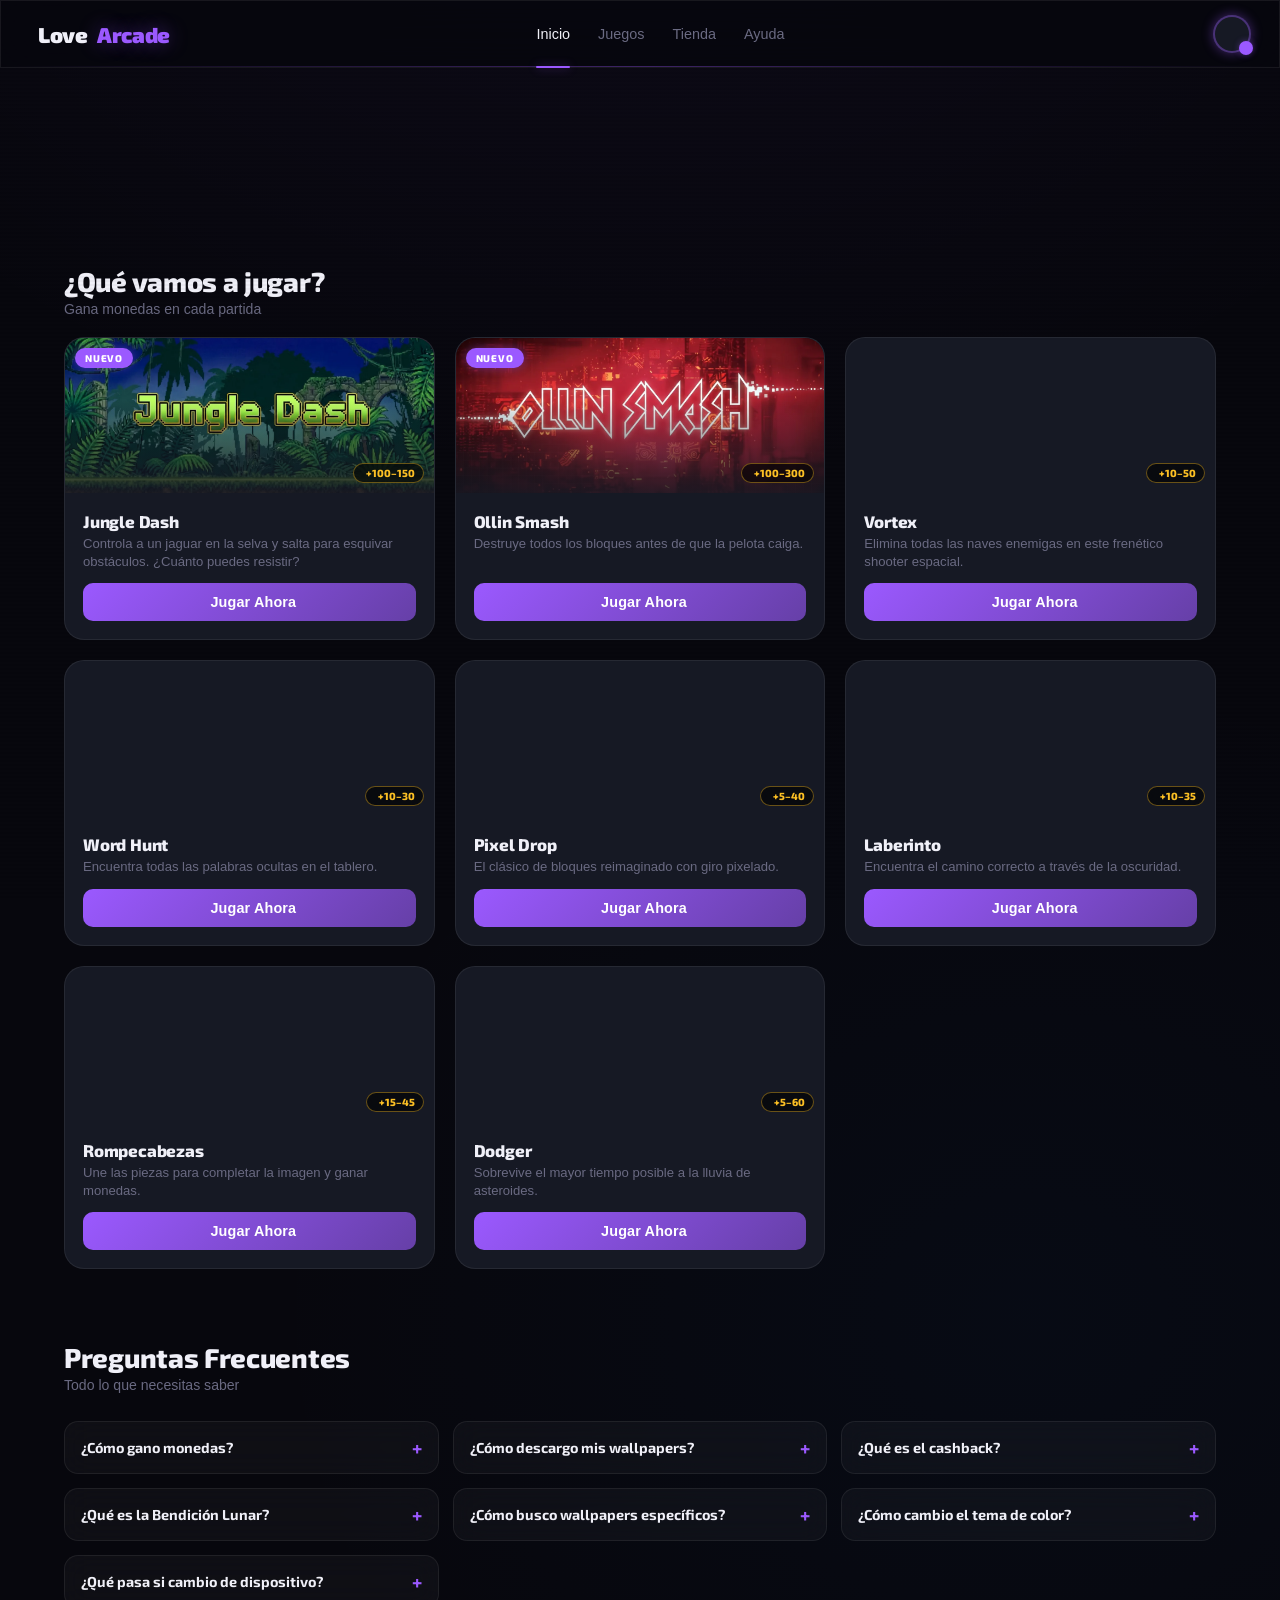
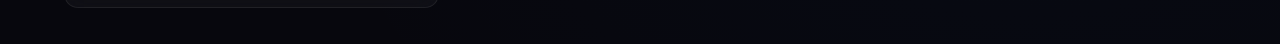
==== index.html @ 7757aa30 "Update index.html" ====
<!DOCTYPE html>
<html lang="es">
<head>
    <meta charset="UTF-8">
    <meta name="viewport" content="width=device-width, initial-scale=1.0, maximum-scale=1.0, user-scalable=no">
    <title>Love Arcade</title>

    <!-- ── Font preconnect: reduce FOIT/FOUT al pre-abrir la conexión con Google Fonts ── -->
    <link rel="preconnect" href="https://fonts.googleapis.com">
    <link rel="preconnect" href="https://fonts.gstatic.com" crossorigin>

    <link rel="stylesheet" href="styles.css">

    <!--
      ╔══════════════════════════════════════════════════════════════╗
      ║  CRITICAL INIT SCRIPT — Zero-Flicker v9.3                   ║
      ║                                                              ║
      ║  Se ejecuta de forma SÍNCRONA antes de que el navegador      ║
      ║  pinte el primer píxel. Lee el tema guardado en localStorage ║
      ║  y sobreescribe los CSS custom properties en :root ANTES del ║
      ║  primer layout/paint, eliminando el "salto violeta" al 100%. ║
      ║                                                              ║
      ║  • No depende de app.js ni de DOMContentLoaded.              ║
      ║  • Si localStorage está vacío o falla, el tema por defecto   ║
      ║    (violeta) ya está definido en :root → no hay parpadeo.    ║
      ║  • Tamaño: < 0.5 KB — impacto de rendimiento despreciable.   ║
      ╚══════════════════════════════════════════════════════════════╝
    -->
    <script>
    !function(){
      var KEY='gamecenter_v6_promos';
      // Mapa de temas: [accent, glow] — debe coincidir con THEMES en app.js
      var T={
        violet: ['#9b59ff','rgba(155,89,255,0.4)'],
        pink:   ['#ff59b4','rgba(255,89,180,0.4)'],
        cyan:   ['#00d4ff','rgba(0,212,255,0.4)'],
        gold:   ['#f59e0b','rgba(245,158,11,0.4)'],
        crimson:['#e11d48','rgba(225,29,72,0.4)']
      };
      try {
        var raw=localStorage.getItem(KEY);
        if(!raw) return;
        var theme=JSON.parse(raw).theme;
        // Violeta es el valor por defecto en :root — no necesita override
        if(!theme||!T[theme]||theme==='violet') return;
        var d=document.documentElement,
            accent=T[theme][0],
            glow  =T[theme][1];
        // Sobreescribir las 6 custom properties de acento
        d.style.setProperty('--accent',        accent);
        d.style.setProperty('--accent-hover',  accent+'cc');
        d.style.setProperty('--accent-glow',   glow);
        d.style.setProperty('--accent-dim',    accent+'99');
        d.style.setProperty('--accent-soft',   glow.replace(/[\d.]+\)$/,'0.12)'));
        d.style.setProperty('--accent-border', glow.replace(/[\d.]+\)$/,'0.38)'));
        // data-theme activa las reglas WCAG de contraste en styles.css
        d.setAttribute('data-theme', theme);
      } catch(e) { /* localStorage no disponible — continuar con tema por defecto */ }
    }();
    </script>

    <script src="https://unpkg.com/lucide@latest"></script>
    <script src="https://cdn.jsdelivr.net/npm/canvas-confetti@1.9.2/dist/confetti.browser.min.js"></script>
</head>
<!--
  La clase theme-* ya NO va hardcodeada aquí.
  • El script crítico del <head> aplica los CSS vars del tema guardado ANTES del primer paint.
  • app.js (al final del body) añade la clase theme-{key} síncronamente al cargar.
  De este modo el body nunca se pinta con el tema incorrecto.
-->
<body>

    <!-- ══════════════════════════════════════════════════════════
         ELEMENTOS GLOBALES PERSISTENTES
         Existen una sola vez, visibles en todas las vistas.
         ══════════════════════════════════════════════════════════ -->

    <!-- ── TOP NAVBAR ── -->
    <nav class="navbar glass-panel">
        <div class="nav-brand">
            <i data-lucide="gamepad-2" size="26"></i>
            Love<span>Arcade</span>
        </div>

        <ul class="nav-links">
            <li><a href="#" class="nav-link active" data-view="home">Inicio</a></li>
            <li><a href="#" class="nav-link" data-view="home" data-anchor="games">Juegos</a></li>
            <li><a href="#" class="nav-link" data-view="shop">Tienda</a></li>
            <li><a href="#" class="nav-link" data-view="home" data-anchor="faq">Ayuda</a></li>
        </ul>

        <div class="nav-user">
            <div class="coin-badge">
                <span class="moon-blessing-badge hidden" title="Bendición Lunar activa">
                    <i data-lucide="moon" size="13"></i>
                </span>
                <i data-lucide="star" size="15" fill="#fbbf24" stroke="none"></i>
                <span class="coin-display">0</span>
            </div>
            <label for="avatar-upload" class="avatar-container">
                <div class="avatar" id="user-avatar-display" style="background-image: url('assets/default_avatar.png');">
                    <i data-lucide="user" size="18"></i>
                </div>
                <div class="avatar-edit-icon"><i data-lucide="plus"></i></div>
            </label>
            <input type="file" id="avatar-upload" hidden accept="image/*">
        </div>
    </nav>

    <!-- ── BOTTOM NAV (mobile) ── -->
    <nav class="bottom-nav">
        <a href="#" class="b-nav-item active" data-view="home">
            <i data-lucide="home" size="20"></i>
            <span>Inicio</span>
        </a>
        <a href="#" class="b-nav-item" data-view="home" data-anchor="games">
            <i data-lucide="gamepad-2" size="20"></i>
            <span>Juegos</span>
        </a>
        <a href="#" class="b-nav-item" data-view="shop">
            <i data-lucide="shopping-bag" size="20"></i>
            <span>Tienda</span>
        </a>
        <a href="#" class="b-nav-item" data-view="home" data-anchor="faq">
            <i data-lucide="help-circle" size="20"></i>
            <span>Ayuda</span>
        </a>
    </nav>

    <!-- ══════════════════════════════════════════════════════════
         VISTAS (SPA) — Solo una es visible a la vez.
         La clase .hidden aplica display:none !important.
         ══════════════════════════════════════════════════════════ -->
    <main class="container">

        <!-- ═══════════════════════════════════════════
             VISTA: INICIO
             ═══════════════════════════════════════════ -->
        <div id="view-home">

            <!-- ── PLAYER HUD ── -->
            <div class="player-hud">

                <div class="hud-top">
                    <div class="hud-avatar-wrap">
                        <label for="avatar-upload-hud">
                            <div class="hud-avatar" id="hud-avatar-display" style="background-image: url('assets/default_avatar.png');">
                                <i data-lucide="user" size="24"></i>
                            </div>
                        </label>
                        <div class="hud-avatar-ring"></div>
                        <input type="file" id="avatar-upload-hud" hidden accept="image/*">
                    </div>
                    <div class="hud-info">
                        <p class="hud-greeting">
                            Bienvenid<span id="pref-suffix">@</span> de vuelta
                        </p>
                        <p class="hud-name" id="display-nickname"></p>
                        <p class="hud-status">
                            <span class="hud-status-dot"></span>
                            <span>En línea · Love Arcade</span>
                        </p>
                    </div>
                </div>

                <div class="hud-balance-row">
                    <div class="hud-balance">
                        <span class="hud-balance-label">Monedas</span>
                        <div class="hud-balance-amount">
                            <i data-lucide="star" size="18" fill="#fbbf24" stroke="none"></i>
                            <span class="coin-display">0</span>
                        </div>
                    </div>

                    <button id="btn-daily" class="hud-daily-btn">
                        <i data-lucide="gift" size="20"></i>
                        <span class="hud-daily-reward" id="hud-reward-amount">+20</span>
                        <span class="hud-daily-label">BONO DIARIO</span>
                    </button>
                </div>

                <div id="daily-countdown" class="hud-countdown hidden">
                    Próximo bono en: <span id="countdown-display">--:--:--</span>
                </div>
                <p id="daily-msg" class="daily-msg"></p>

                <div class="hud-streak">
                    <span class="streak-label"><i data-lucide="flame" size="11"></i> Racha</span>
                    <div class="streak-days" id="streak-days">
                        <div class="streak-day"></div>
                        <div class="streak-day"></div>
                        <div class="streak-day"></div>
                        <div class="streak-day"></div>
                        <div class="streak-day"></div>
                        <div class="streak-day"></div>
                        <div class="streak-day"></div>
                    </div>
                    <span class="streak-count" id="streak-count">×1</span>
                </div>
            </div>

            <!-- ── GAME CARDS ── -->
            <div style="margin-bottom: 20px;">
                <h2 class="section-title" style="margin-bottom: 4px;">¿Qué vamos a jugar?</h2>
                <p class="section-subtitle">Gana monedas en cada partida</p>
            </div>

            <section id="games" class="games-grid">

                <article class="game-card">
                    <div class="card-cover" style="background-image: url('assets/cover/jungle_dash_cover_art.webp');">
                        <div class="card-badge badge-new">NUEVO</div>
                        <div class="card-reward"><i data-lucide="star" size="10" fill="#fbbf24" stroke="none"></i> +100–150</div>
                    </div>
                    <div class="card-info">
                        <h3 class="card-title">Jungle Dash</h3>
                        <p class="card-desc">Controla a un jaguar en la selva y salta para esquivar obstáculos. ¿Cuánto puedes resistir?</p>
                        <a href="games/jungle-dash" class="btn-primary w-full" style="justify-content:center;">
                            <i data-lucide="play" size="15"></i> Jugar Ahora
                        </a>
                    </div>
                </article>

                <article class="game-card">
                    <div class="card-cover" style="background-image: url('assets/cover/ollin_smash_cover_art.webp');">
                        <div class="card-badge badge-new">NUEVO</div>
                        <div class="card-reward"><i data-lucide="star" size="10" fill="#fbbf24" stroke="none"></i> +100–300</div>
                    </div>
                    <div class="card-info">
                        <h3 class="card-title">Ollin Smash</h3>
                        <p class="card-desc">Destruye todos los bloques antes de que la pelota caiga.</p>
                        <a href="games/ollin-smash" class="btn-primary w-full" style="justify-content:center;">
                            <i data-lucide="play" size="15"></i> Jugar Ahora
                        </a>
                    </div>
                </article>

                <article class="game-card">
                    <div class="card-cover" style="background-image: url('assets/cover/space_shooter_cover_art.webp');">
                        <div class="card-reward"><i data-lucide="star" size="10" fill="#fbbf24" stroke="none"></i> +10–50</div>
                    </div>
                    <div class="card-info">
                        <h3 class="card-title">Vortex</h3>
                        <p class="card-desc">Elimina todas las naves enemigas en este frenético shooter espacial.</p>
                        <a href="games/Shooter" class="btn-primary w-full" style="justify-content:center;">
                            <i data-lucide="play" size="15"></i> Jugar Ahora
                        </a>
                    </div>
                </article>

                <article class="game-card">
                    <div class="card-cover" style="background-image: url('assets/cover/wordhunt_cover_art.webp');">
                        <div class="card-reward"><i data-lucide="star" size="10" fill="#fbbf24" stroke="none"></i> +10–30</div>
                    </div>
                    <div class="card-info">
                        <h3 class="card-title">Word Hunt</h3>
                        <p class="card-desc">Encuentra todas las palabras ocultas en el tablero.</p>
                        <a href="games/SopaDeLetras" class="btn-primary w-full" style="justify-content:center;">
                            <i data-lucide="play" size="15"></i> Jugar Ahora
                        </a>
                    </div>
                </article>

                <article class="game-card">
                    <div class="card-cover" style="background-image: url('assets/cover/pixeldrop_cover_art.webp');">
                        <div class="card-reward"><i data-lucide="star" size="10" fill="#fbbf24" stroke="none"></i> +5–40</div>
                    </div>
                    <div class="card-info">
                        <h3 class="card-title">Pixel Drop</h3>
                        <p class="card-desc">El clásico de bloques reimaginado con giro pixelado.</p>
                        <a href="games/pixel_drop.html" class="btn-primary w-full" style="justify-content:center;">
                            <i data-lucide="play" size="15"></i> Jugar Ahora
                        </a>
                    </div>
                </article>

                <article class="game-card">
                    <div class="card-cover" style="background-image: url('assets/cover/maze_cover_art.webp');">
                        <div class="card-reward"><i data-lucide="star" size="10" fill="#fbbf24" stroke="none"></i> +10–35</div>
                    </div>
                    <div class="card-info">
                        <h3 class="card-title">Laberinto</h3>
                        <p class="card-desc">Encuentra el camino correcto a través de la oscuridad.</p>
                        <a href="games/maze.html" class="btn-primary w-full" style="justify-content:center;">
                            <i data-lucide="play" size="15"></i> Jugar Ahora
                        </a>
                    </div>
                </article>

                <article class="game-card">
                    <div class="card-cover" style="background-image: url('assets/cover/rompecabezas_cover_art.webp');">
                        <div class="card-reward"><i data-lucide="star" size="10" fill="#fbbf24" stroke="none"></i> +15–45</div>
                    </div>
                    <div class="card-info">
                        <h3 class="card-title">Rompecabezas</h3>
                        <p class="card-desc">Une las piezas para completar la imagen y ganar monedas.</p>
                        <a href="games/rompecabezas" class="btn-primary w-full" style="justify-content:center;">
                            <i data-lucide="play" size="15"></i> Jugar Ahora
                        </a>
                    </div>
                </article>

                <article class="game-card">
                    <div class="card-cover" style="background-image: url('assets/cover/dodger_cover_art.webp');">
                        <div class="card-reward"><i data-lucide="star" size="10" fill="#fbbf24" stroke="none"></i> +5–60</div>
                    </div>
                    <div class="card-info">
                        <h3 class="card-title">Dodger</h3>
                        <p class="card-desc">Sobrevive el mayor tiempo posible a la lluvia de asteroides.</p>
                        <a href="games/Dodger" class="btn-primary w-full" style="justify-content:center;">
                            <i data-lucide="play" size="15"></i> Jugar Ahora
                        </a>
                    </div>
                </article>

            </section>

            <!-- ── FAQ ── -->
            <section id="faq" style="margin-top: 72px;">
                <div class="section-header">
                    <div>
                        <h2 class="section-title">Preguntas Frecuentes</h2>
                        <p class="section-subtitle">Todo lo que necesitas saber</p>
                    </div>
                </div>
                <div class="faq-grid">

                    <details class="glass-panel">
                        <summary>¿Cómo gano monedas?</summary>
                        <div class="faq-content">
                            Ganas monedas completando niveles en los juegos, canjeando códigos promocionales en la tienda, y reclamando el Bono Diario. La recompensa diaria escala con tu racha: empieza en 20 monedas y aumenta 5 por cada día consecutivo, hasta un máximo de 60. Activa la Bendición Lunar para sumar 90 monedas extra por reclamo.
                        </div>
                    </details>

                    <details class="glass-panel">
                        <summary>¿Cómo descargo mis wallpapers?</summary>
                        <div class="faq-content">
                            Al canjear un item en la Tienda, el botón cambia a "Descargar" de forma instantánea. También puedes ir a la pestaña "Mis Tesoros" para ver y descargar todos tus wallpapers en cualquier momento, sin límite de veces.
                        </div>
                    </details>

                    <details class="glass-panel">
                        <summary>¿Qué es el cashback?</summary>
                        <div class="faq-content">
                            Al comprar cualquier wallpaper, recibes automáticamente un porcentaje del precio pagado de vuelta a tu saldo. Lo verás reflejado en el toast de confirmación. Durante las ofertas especiales, el descuento y el cashback se combinan.
                        </div>
                    </details>

                    <details class="glass-panel">
                        <summary>¿Qué es la Bendición Lunar?</summary>
                        <div class="faq-content">
                            La Bendición Lunar es un buff temporal que puedes activar desde la Tienda → Ajustes por 100 monedas. Mientras esté activa (7 días reales), cada vez que reclames el bono diario recibirás 90 monedas adicionales. El icono 🌙 aparece junto a tu saldo cuando está activo.
                        </div>
                    </details>

                    <details class="glass-panel">
                        <summary>¿Cómo busco wallpapers específicos?</summary>
                        <div class="faq-content">
                            En la Tienda encontrarás una barra de búsqueda con debounce y filtros por categoría. Puedes filtrar por Todos, PC, Mobile, o tu Lista de Deseos. Los filtros se combinan con la búsqueda de texto en tiempo real.
                        </div>
                    </details>

                    <details class="glass-panel">
                        <summary>¿Cómo cambio el tema de color?</summary>
                        <div class="faq-content">
                            Ve a Tienda → pestaña "Ajustes". Encontrarás el selector de tema con 5 opciones: Violeta, Rosa Neón, Cyan Arcade, Dorado y Carmesí Arcade. El color se aplica instantáneamente a toda la plataforma.
                        </div>
                    </details>

                    <details class="glass-panel">
                        <summary>¿Qué pasa si cambio de dispositivo?</summary>
                        <div class="faq-content">
                            Usa "Sincronizar" en la Tienda. Exporta tu partida (genera un código con checksum de integridad), pégalo en el otro dispositivo usando "Importar". Tu progreso completo —monedas, wallpapers, racha, tema y buff lunar— se transfiere al instante.
                        </div>
                    </details>

                </div>
            </section>

        </div><!-- /#view-home -->


        <!-- ═══════════════════════════════════════════
             VISTA: TIENDA
             ═══════════════════════════════════════════ -->
        <div id="view-shop" class="hidden">

            <!-- ── SALE BANNER ── -->
            <div id="sale-banner" class="sale-banner hidden">
                <div class="sale-banner__ticket">
                    <div class="sale-banner__notch-left"></div>
                    <div class="sale-banner__notch-right"></div>
                    <div class="sale-banner__icon">
                        <i data-lucide="zap" size="20" fill="currentColor" stroke="none"></i>
                    </div>
                    <div class="sale-banner__content">
                        <p class="sale-banner__title" id="sale-label-text">¡OFERTA ESPECIAL!</p>
                        <p class="sale-banner__desc" id="sale-desc-text">Descuento activo en toda la tienda.</p>
                    </div>
                    <div class="sale-banner__badge" id="sale-badge-pct">20%</div>
                </div>
            </div>

            <!-- ── CÓDIGO PROMO ── -->
            <div class="promo-toggle-wrap">
                <button id="btn-promo-toggle" class="btn-ghost promo-toggle-btn" aria-expanded="false" aria-controls="promo-section">
                    <i data-lucide="ticket-percent" size="14"></i>
                    <span>¿Tienes un código promocional?</span>
                    <i data-lucide="chevron-down" size="13" class="promo-chevron"></i>
                </button>
                <section id="promo-section" class="glass-panel promo-section promo-section--collapsed" aria-hidden="true">
                    <div style="display:flex; align-items:center; gap:10px; margin-bottom:14px;">
                        <div class="promo-icon-wrap">
                            <i data-lucide="ticket-percent" color="white" size="18"></i>
                        </div>
                        <div>
                            <h3 style="margin:0; font-family:var(--font-display); font-size:0.95rem; font-weight:800; letter-spacing:-0.2px;">Canjear código</h3>
                            <p style="margin:0; font-size:0.75rem; color:var(--text-low);">Introduce tu cupón para recibir monedas instantáneas</p>
                        </div>
                    </div>
                    <div class="promo-input-group">
                        <input type="text" id="promo-input" placeholder="Ej: AMOR2024" class="promo-input">
                        <button id="btn-redeem" class="btn-primary">
                            <span>Canjear</span>
                            <i data-lucide="sparkles" size="14"></i>
                        </button>
                    </div>
                    <p id="promo-msg" class="feedback-msg"></p>
                </section>
            </div>

            <!-- ── TABS ── -->
            <div class="shop-tabs">
                <button class="shop-tab active" data-tab="catalog">
                    <i data-lucide="layout-grid" size="13"></i> Catálogo
                </button>
                <button class="shop-tab" data-tab="library">
                    <i data-lucide="archive" size="13"></i> Mis Tesoros
                </button>
                <button class="shop-tab" data-tab="sync">
                    <i data-lucide="refresh-cw" size="13"></i> Sincronizar
                </button>
                <button class="shop-tab" data-tab="settings">
                    <i data-lucide="settings-2" size="13"></i> Ajustes
                </button>
            </div>

            <!-- ── TAB: CATÁLOGO ── -->
            <section id="tab-catalog" class="tab-panel">
                <div class="shop-toolbar">
                    <div class="search-wrap">
                        <i data-lucide="search" size="14" class="search-icon"></i>
                        <input type="text" id="search-input" class="search-input"
                               placeholder="Buscar wallpaper…" autocomplete="off">
                        <button id="search-clear" class="search-clear hidden" aria-label="Limpiar">
                            <i data-lucide="x" size="12"></i>
                        </button>
                    </div>
                    <div class="filter-pills" id="filter-pills">
                        <button class="pill active" data-filter="Todos">Todos</button>
                        <button class="pill" data-filter="NoObtenidos">
                            <i data-lucide="sparkles" size="10"></i> Nuevos
                        </button>
                        <button class="pill" data-filter="PC">
                            <i data-lucide="monitor" size="10"></i> PC
                        </button>
                        <button class="pill" data-filter="Mobile">
                            <i data-lucide="smartphone" size="10"></i> Mobile
                        </button>
                        <button class="pill pill--wishlist" data-filter="Wishlist">
                            <i data-lucide="heart" size="10"></i> Lista de deseos
                        </button>
                    </div>
                </div>

                <div id="wishlist-cost-banner" class="wishlist-cost-banner hidden">
                    <i data-lucide="heart" size="12" fill="currentColor" style="color:#ff4f7a; flex-shrink:0;"></i>
                    <span id="wishlist-cost-text"></span>
                </div>

                <p id="search-results-count" class="search-count hidden"></p>
                <div id="shop-container" class="shop-grid"></div>

                <!-- Estado de error de red — visible solo si shop.json falla -->
                <div id="shop-error-state" class="shop-error-state hidden" role="alert">
                    <i data-lucide="wifi-off" size="40"></i>
                    <p class="shop-error-title">No se pudo cargar el catálogo</p>
                    <p class="shop-error-desc">Revisa tu conexión a internet e inténtalo de nuevo.</p>
                    <button id="btn-retry-shop" class="btn-primary">
                        <i data-lucide="refresh-cw" size="14"></i>
                        Reintentar
                    </button>
                </div>

                <div id="filter-empty" class="filter-empty hidden">
                    <i data-lucide="search-x" size="40"></i>
                    <p>Sin resultados para tu búsqueda.</p>
                    <button class="btn-ghost" onclick="resetFilters()">Ver todo el catálogo</button>
                </div>
            </section>

            <!-- ── TAB: MIS TESOROS ── -->
            <section id="tab-library" class="tab-panel hidden">
                <div class="section-header" style="margin-bottom:16px;">
                    <div>
                        <h2 class="section-title">Mis Tesoros</h2>
                        <p class="section-subtitle">Todos tus wallpapers desbloqueados</p>
                    </div>
                </div>
                <div id="library-container" class="shop-grid treasury-grid">
                    <p style="color:var(--text-low); grid-column:1/-1; text-align:center; padding:40px 0;">Cargando tu biblioteca…</p>
                </div>
            </section>

            <!-- ── TAB: SINCRONIZAR ── -->
            <section id="tab-sync" class="tab-panel hidden">
                <div class="section-header" style="margin-bottom:16px;">
                    <div>
                        <h2 class="section-title">Sincronizar Partida</h2>
                        <p class="section-subtitle">Transfiere tu progreso entre dispositivos</p>
                    </div>
                </div>

                <div style="display:flex; gap:8px; margin-bottom:20px; flex-wrap:wrap;">
                    <div style="display:flex; align-items:center; gap:6px; padding:6px 12px; border-radius:20px; background:var(--accent-soft); border:1px solid var(--accent-border); font-size:0.72rem; font-weight:700; color:var(--accent);">
                        <i data-lucide="shield-check" size="12"></i> Checksum SHA-256
                    </div>
                    <div style="display:flex; align-items:center; gap:6px; padding:6px 12px; border-radius:20px; background:var(--success-soft); border:1px solid rgba(34,208,122,0.3); font-size:0.72rem; font-weight:700; color:var(--success);">
                        <i data-lucide="lock" size="12"></i> Anti-edición
                    </div>
                </div>

                <div class="memory-card">
                    <div class="memory-card__header">
                        <div class="memory-card__chip memory-card__chip--export">
                            <i data-lucide="upload-cloud" color="white" size="18"></i>
                        </div>
                        <div>
                            <h3 class="memory-card__title">Exportar partida</h3>
                            <p class="memory-card__sub">Genera un código de seguridad y descarga respaldo .txt</p>
                        </div>
                    </div>
                    <button id="btn-export" class="btn-primary" style="position:relative; z-index:1;">
                        <i data-lucide="download-cloud" size="15"></i>
                        <span>Exportar y descargar</span>
                    </button>
                    <p id="export-msg" class="feedback-msg"></p>
                </div>

                <div class="memory-card" style="border-color:rgba(34,208,122,0.25);">
                    <div class="memory-card__header">
                        <div class="memory-card__chip memory-card__chip--import">
                            <i data-lucide="download-cloud" color="white" size="18"></i>
                        </div>
                        <div>
                            <h3 class="memory-card__title">Importar partida</h3>
                            <p class="memory-card__sub">Carga tu respaldo .txt o pega el código manualmente</p>
                        </div>
                    </div>

                    <label for="import-file" class="btn-ghost file-label" style="position:relative; z-index:1;">
                        <i data-lucide="file-up" size="14"></i> Cargar archivo .txt
                    </label>
                    <input type="file" id="import-file" accept=".txt" hidden>
                    <span id="import-file-name" class="file-name-display">Ningún archivo seleccionado</span>

                    <div class="sync-separator" style="position:relative; z-index:1;">o pega el código manualmente</div>
                    <textarea id="import-input" class="sync-textarea" placeholder="Pega tu código aquí…" style="position:relative; z-index:1;"></textarea>

                    <button id="btn-import" class="btn-primary" style="margin-top:10px; width:100%; justify-content:center; position:relative; z-index:1; background:linear-gradient(135deg,#22d07a,#16a85e); color:#041a0a;">
                        <i data-lucide="check-circle" size="15"></i>
                        <span>Importar progreso</span>
                    </button>
                    <p id="import-msg" class="feedback-msg"></p>
                </div>
            </section>

            <!-- ── TAB: AJUSTES ── -->
            <section id="tab-settings" class="tab-panel hidden">
                <div class="section-header" style="margin-bottom:16px;">
                    <div>
                        <h2 class="section-title">Ajustes</h2>
                        <p class="section-subtitle">Personaliza tu experiencia</p>
                    </div>
                </div>

                <!-- Tema de color -->
                <div class="glass-panel settings-card" style="margin-bottom:1rem;">
                    <div style="display:flex; align-items:center; gap:10px; margin-bottom:1.1rem;">
                        <div class="promo-icon-wrap">
                            <i data-lucide="palette" color="white" size="18"></i>
                        </div>
                        <div>
                            <h3 style="margin:0; font-family:var(--font-display); font-size:0.95rem; font-weight:800;">Tema de color</h3>
                            <p style="margin:0; font-size:0.72rem; color:var(--text-low);">Elige el acento visual de toda la plataforma</p>
                        </div>
                    </div>
                    <div class="theme-grid">
                        <button class="theme-btn" data-theme="violet">
                            <span class="theme-swatch" style="background:#9b59ff;"></span>
                            <span class="theme-name">Violeta</span>
                            <i data-lucide="check" size="12" class="theme-check"></i>
                        </button>
                        <button class="theme-btn" data-theme="pink">
                            <span class="theme-swatch" style="background:#ff59b4;"></span>
                            <span class="theme-name">Rosa Neón</span>
                            <i data-lucide="check" size="12" class="theme-check"></i>
                        </button>
                        <button class="theme-btn" data-theme="cyan">
                            <span class="theme-swatch" style="background:#00d4ff;"></span>
                            <span class="theme-name">Cyan Arcade</span>
                            <i data-lucide="check" size="12" class="theme-check"></i>
                        </button>
                        <button class="theme-btn" data-theme="gold">
                            <span class="theme-swatch" style="background:#f59e0b;"></span>
                            <span class="theme-name">Dorado</span>
                            <i data-lucide="check" size="12" class="theme-check"></i>
                        </button>
                        <button class="theme-btn" data-theme="crimson">
                            <span class="theme-swatch" style="background:#e11d48;"></span>
                            <span class="theme-name">Carmesí</span>
                            <i data-lucide="check" size="12" class="theme-check"></i>
                        </button>
                    </div>
                </div>

                <!-- Bendición Lunar -->
                <div class="glass-panel settings-card" style="margin-bottom:1rem; border-color:rgba(192,132,252,0.2);">
                    <div style="display:flex; align-items:center; gap:10px; margin-bottom:14px;">
                        <div class="promo-icon-wrap moon-icon-wrap">
                            <i data-lucide="moon" color="white" size="18"></i>
                        </div>
                        <div>
                            <h3 style="margin:0; font-family:var(--font-display); font-size:0.95rem; font-weight:800;">Bendición Lunar</h3>
                            <p style="margin:0; font-size:0.72rem; color:var(--text-low);">+90 monedas extra en cada bono diario durante 7 días</p>
                        </div>
                    </div>
                    <div class="economy-info" style="margin-bottom:14px;">
                        <div class="economy-row">
                            <span style="font-size:0.85rem; color:var(--text-med);">Estado</span>
                            <span id="moon-blessing-status" class="eco-badge">Cargando…</span>
                        </div>
                        <div class="economy-row">
                            <span style="font-size:0.85rem; color:var(--text-med);">Costo</span>
                            <span class="eco-badge eco-badge--gold">100 monedas</span>
                        </div>
                        <div class="economy-row">
                            <span style="font-size:0.85rem; color:var(--text-med);">Efecto</span>
                            <span class="eco-badge eco-badge--moon">+90 por día</span>
                        </div>
                    </div>
                    <button id="btn-moon-blessing" class="btn-primary moon-btn" style="width:100%; justify-content:center;">
                        <i data-lucide="moon" size="14"></i>
                        <span>Activar Bendición Lunar (100 monedas)</span>
                    </button>
                    <p id="moon-blessing-msg" class="feedback-msg"></p>
                </div>

                <!-- Racha semanal -->
                <div class="glass-panel settings-card" style="margin-bottom:1rem;">
                    <div style="display:flex; align-items:center; gap:10px; margin-bottom:14px;">
                        <div class="promo-icon-wrap" style="background:linear-gradient(135deg,#f59e0b,#ef4444);">
                            <i data-lucide="flame" color="white" size="18"></i>
                        </div>
                        <div>
                            <h3 style="margin:0; font-family:var(--font-display); font-size:0.95rem; font-weight:800;">Racha Diaria</h3>
                            <p style="margin:0; font-size:0.72rem; color:var(--text-low);">Vuelve cada día para aumentar tu recompensa</p>
                        </div>
                    </div>
                    <div class="streak-calendar" id="settings-streak-calendar"></div>
                    <p style="font-size:0.72rem; color:var(--text-low); margin-top:10px; text-align:center;">
                        Cada día de racha aumenta +5 monedas (máx. 60)
                    </p>
                </div>

                <!-- Estado de la economía -->
                <div class="glass-panel settings-card" style="margin-bottom:1rem;">
                    <div style="display:flex; align-items:center; gap:10px; margin-bottom:14px;">
                        <div class="promo-icon-wrap" style="background:linear-gradient(135deg,#fbbf24,#f59e0b);">
                            <i data-lucide="trending-up" color="#120900" size="18"></i>
                        </div>
                        <div>
                            <h3 style="margin:0; font-family:var(--font-display); font-size:0.95rem; font-weight:800;">Estado de la economía</h3>
                            <p style="margin:0; font-size:0.72rem; color:var(--text-low);">Descuentos y cashback activos</p>
                        </div>
                    </div>
                    <div class="economy-info">
                        <div class="economy-row">
                            <span style="font-size:0.85rem; color:var(--text-med);">Descuento global</span>
                            <span id="eco-sale-status" class="eco-badge">—</span>
                        </div>
                        <div class="economy-row">
                            <span style="font-size:0.85rem; color:var(--text-med);">Cashback por compra</span>
                            <span id="eco-cashback" class="eco-badge eco-badge--green">—</span>
                        </div>
                    </div>
                </div>

                <!-- Historial de transacciones -->
                <div class="glass-panel settings-card">
                    <div style="display:flex; align-items:center; gap:10px; margin-bottom:14px;">
                        <div class="promo-icon-wrap" style="background:rgba(148,163,184,0.2);">
                            <i data-lucide="scroll-text" color="white" size="18"></i>
                        </div>
                        <div>
                            <h3 style="margin:0; font-family:var(--font-display); font-size:0.95rem; font-weight:800;">Historial de transacciones</h3>
                            <p style="margin:0; font-size:0.72rem; color:var(--text-low);">Últimos movimientos de tu saldo</p>
                        </div>
                    </div>
                    <div id="history-list" class="history-list">
                        <p style="color:var(--text-low); font-size:0.8rem; text-align:center; padding:20px 0;">Cargando…</p>
                    </div>
                </div>
            </section>

        </div><!-- /#view-shop -->

    </main><!-- /.container -->


    <!-- ══════════════════════════════════════════════════════════
         ZONA DE MODALES — Fuera de <main> y de las vistas.
         position:fixed toma el viewport completo como referencia.
         Soluciona el bug de scroll causado por overflow/stacking.
         ══════════════════════════════════════════════════════════ -->

    <!-- ── IDENTITY MODAL — Bienvenida (primer acceso y edición de perfil) ── -->
    <!--
      Comienza oculto (.hidden). El inline script lo muestra síncronamente si
      window.GameCenter.hasIdentity() es false, manteniendo .player-hud en
      opacity:0 hasta que el usuario confirme su nickname.
    -->
    <div id="identity-modal"
         class="modal-overlay identity-modal-overlay hidden"
         role="dialog"
         aria-modal="true"
         aria-labelledby="identity-modal-title">
        <div class="modal-box identity-modal-box">

            <!-- Icono central con glow -->
            <div class="identity-modal-icon" aria-hidden="true">
                <i data-lucide="sparkles" size="28"></i>
            </div>

            <h3 id="identity-modal-title" class="modal-title identity-modal-title">
                ¡Bienvenid@ a Love Arcade!
            </h3>
            <p class="identity-modal-sub">
                Elige cómo quieres que te llame la plataforma.
            </p>

            <!-- Selector de género -->
            <p class="identity-label">¿Cómo te saludamos?</p>
            <div class="identity-chips" id="identity-chips" role="group" aria-label="Forma de saludo">
                <button class="identity-chip" data-gender="o" type="button">
                    Bienvenid<strong>o</strong>
                </button>
                <button class="identity-chip identity-chip--active" data-gender="@" type="button">
                    Bienvenid<strong>@</strong>
                </button>
                <button class="identity-chip" data-gender="a" type="button">
                    Bienvenid<strong>a</strong>
                </button>
            </div>

            <!-- Input de nickname -->
            <p class="identity-label" style="margin-top:20px;">Tu nickname</p>
            <div class="identity-input-wrap">
                <input
                    type="text"
                    id="identity-nickname-input"
                    class="identity-input"
                    placeholder="Ej: Lilith, Nova, Kira…"
                    maxlength="15"
                    autocomplete="off"
                    autocorrect="off"
                    autocapitalize="words"
                    spellcheck="false"
                    aria-label="Nickname"
                    aria-describedby="identity-input-error"
                >
                <span class="identity-char-count" id="identity-char-count" aria-live="polite">0/15</span>
            </div>
            <p class="identity-input-error hidden" id="identity-input-error" role="alert">
                <i data-lucide="alert-circle" size="12"></i>
                El nickname no puede estar vacío.
            </p>

            <!-- Confirmar -->
            <button id="identity-confirm-btn" class="btn-primary identity-confirm-btn" type="button">
                <i data-lucide="check" size="16"></i>
                <span>Empezar</span>
            </button>

        </div>
    </div>

    <!-- ── WALLPAPER PREVIEW MODAL ── -->
    <div id="preview-modal" class="modal-overlay hidden" role="dialog" aria-modal="true" aria-label="Vista previa de wallpaper">
        <div class="modal-box" style="max-width:500px; padding:0; overflow:hidden; background:#070710;">
            <div id="preview-img-wrap" style="width:100%; aspect-ratio:16/9; position:relative; overflow:hidden; background:var(--bg-surface);">
                <img id="preview-img" src="" alt="" style="width:100%; height:100%; object-fit:cover;">
                <button id="preview-close" aria-label="Cerrar" style="position:absolute; top:10px; right:10px; background:rgba(7,7,13,0.8); border:1px solid rgba(255,255,255,0.15); color:white; border-radius:50%; width:34px; height:34px; display:flex; align-items:center; justify-content:center; cursor:pointer; backdrop-filter:blur(8px); transition:0.2s;">
                    <i data-lucide="x" size="16"></i>
                </button>
            </div>
            <div style="padding:18px 20px;">
                <h3 id="preview-name" style="font-family:var(--font-display); font-size:1.05rem; font-weight:900; margin-bottom:6px;"></h3>
                <div id="preview-actions" style="display:flex; gap:8px; margin-top:14px;"></div>
            </div>
        </div>
    </div>

    <!-- ── CUSTOM CONFIRM MODAL ── -->
    <div id="confirm-modal" class="modal-overlay hidden" role="dialog" aria-modal="true" aria-labelledby="modal-title">
        <div class="modal-box">
            <h3 id="modal-title" class="modal-title"></h3>
            <div id="modal-body" class="modal-body"></div>
            <p id="modal-error" class="modal-error"></p>
            <div class="modal-actions">
                <button id="modal-cancel" class="btn-ghost">Cancelar</button>
                <button id="modal-confirm" class="btn-primary">Confirmar</button>
            </div>
        </div>
    </div>

    <!-- ── EMAIL MODAL ── -->
    <div id="email-modal"
         class="modal-overlay hidden"
         role="dialog"
         aria-modal="true"
         aria-labelledby="email-modal-title">
        <div class="modal-box" style="max-width:420px;">

            <div class="email-modal-header" id="email-modal-header" aria-hidden="true">
                <img id="email-modal-thumb" src="" alt="" class="email-modal-thumb">
                <div>
                    <p class="email-modal-item-name" id="email-modal-item-name"></p>
                    <p class="email-modal-item-sub">Enviar enlace de descarga</p>
                </div>
            </div>

            <h3 id="email-modal-title" class="modal-title" style="margin-bottom:14px;">
                Enviar por correo
            </h3>

            <div class="email-input-wrap">
                <i data-lucide="mail" size="15" class="email-input-icon"></i>
                <input
                    id="email-modal-input"
                    type="email"
                    class="email-input"
                    placeholder="tu@correo.com"
                    autocomplete="email"
                    inputmode="email"
                    aria-label="Correo electrónico destino"
                    aria-describedby="email-modal-error"
                >
            </div>

            <p id="email-modal-error" class="email-error-msg" role="alert" aria-live="polite">
                <i data-lucide="alert-circle" size="12"></i>
                <span id="email-modal-error-text">Introduce un correo válido.</span>
            </p>

            <div class="email-save-row">
                <input type="checkbox" id="email-save-checkbox" checked>
                <label for="email-save-checkbox">Recordar este correo para la próxima vez</label>
            </div>

            <div id="email-fallback" class="email-fallback" role="region" aria-label="Alternativa de copia">
                <p class="email-fallback-title">
                    <i data-lucide="alert-triangle" size="13"></i>
                    Enlace demasiado largo para correo
                </p>
                <p class="email-fallback-desc">
                    Algunos clientes de correo no admiten URLs muy largas en el asunto/cuerpo.
                    Copia el enlace directamente y pégalo en tu mensaje:
                </p>
                <code id="email-fallback-url" class="email-fallback-url"></code>
                <button id="email-copy-btn" class="btn-primary" style="width:100%; justify-content:center; font-size:0.82rem;">
                    <i data-lucide="copy" size="14"></i>
                    <span id="email-copy-label">Copiar enlace de descarga</span>
                </button>
            </div>

            <div class="email-tip" role="note">
                <i data-lucide="info" size="13"></i>
                <span>
                    Se abrirá tu cliente de correo con el mensaje pre-rellenado.
                    El archivo no se adjunta; solo se incluye el enlace de descarga.
                </span>
            </div>

            <div class="modal-actions" style="margin-top:18px;">
                <button id="email-modal-cancel" class="btn-ghost" style="flex:1; justify-content:center;">
                    Cancelar
                </button>
                <button id="email-modal-confirm" class="btn-primary" style="flex:2; justify-content:center;">
                    <i data-lucide="send" size="14"></i>
                    Abrir correo
                </button>
            </div>

        </div>
    </div>


    <!-- ══════════════════════════════════════════════════════════
         SCRIPTS — Orden estricto:
         1. app.js      → GameCenter, store, updateUI (núcleo)
         2. shop-logic.js → Catálogo, compras, sync, ajustes
         3. spa-router.js → Navegación SPA entre vistas
         Inline final: lucide + lógica exclusiva de la vista Inicio
         ══════════════════════════════════════════════════════════ -->
    <script src="js/app.js"></script>
    <script src="js/shop-logic.js"></script>
    <script src="js/spa-router.js"></script>

    <script>
        // ── Inicializar iconos de Lucide ─────────────────────────────────────
        lucide.createIcons();

        // ── Sincronizar avatar HUD con input de navbar ───────────────────────
        const avatarUploads = [
            document.getElementById('avatar-upload'),
            document.getElementById('avatar-upload-hud')
        ];
        avatarUploads.forEach(input => {
            if (!input) return;
            input.addEventListener('change', (e) => {
                const file = e.target.files[0];
                if (!file) return;
                const reader = new FileReader();
                reader.onload = (ev) => {
                    const url = ev.target.result;
                    document.querySelectorAll('.avatar, .hud-avatar').forEach(el => {
                        el.style.backgroundImage = `url('${url}')`;
                        const icon = el.querySelector('svg');
                        if (icon) icon.style.display = 'none';
                    });
                };
                reader.readAsDataURL(file);
            });
        });

        // ── Racha (vista Inicio) ─────────────────────────────────────────────
        function updateStreakBar() {
            const info = window.GameCenter?.getStreakInfo?.();
            if (!info) return;
            const streak = info.streak || 0;
            document.querySelectorAll('#streak-days .streak-day').forEach((d, i) => {
                d.classList.remove('active', 'today');
                if (i < streak)             d.classList.add('active');
                else if (i === streak && streak < 7) d.classList.add('today');
            });
            const countEl = document.getElementById('streak-count');
            if (countEl) countEl.textContent = `×${streak}`;

            const rewardEl = document.getElementById('hud-reward-amount');
            if (rewardEl && window.GameCenter?.canClaimDaily?.()) {
                const moon  = window.GameCenter.getMoonBlessingStatus?.();
                const total = info.nextReward + ((moon?.active) ? 90 : 0);
                rewardEl.textContent = `+${total}`;
            }
        }

        // ── Countdown (vista Inicio) ─────────────────────────────────────────
        let _countdownInterval = null;

        function updateCountdownDisplay() {
            const canClaim    = window.GameCenter?.canClaimDaily?.();
            const countdownEl = document.getElementById('daily-countdown');
            const displayEl   = document.getElementById('countdown-display');
            const dailyBtn    = document.getElementById('btn-daily');
            if (!countdownEl || !displayEl) return;

            if (canClaim) {
                countdownEl.classList.add('hidden');
                if (dailyBtn) dailyBtn.disabled = false;
                if (_countdownInterval) { clearInterval(_countdownInterval); _countdownInterval = null; }
                return;
            }

            countdownEl.classList.remove('hidden');
            if (dailyBtn) dailyBtn.disabled = true;

            function tick() {
                const now      = new Date();
                const tomorrow = new Date(now);
                tomorrow.setHours(24, 0, 0, 0);
                let diff = Math.max(0, tomorrow - now);
                const hh = String(Math.floor(diff / 3_600_000)).padStart(2, '0');
                diff %= 3_600_000;
                const mm = String(Math.floor(diff / 60_000)).padStart(2, '0');
                diff %= 60_000;
                const ss = String(Math.floor(diff / 1_000)).padStart(2, '0');
                if (displayEl) displayEl.textContent = `${hh}:${mm}:${ss}`;

                if (window.GameCenter?.canClaimDaily?.()) {
                    countdownEl.classList.add('hidden');
                    if (dailyBtn) dailyBtn.disabled = false;
                    clearInterval(_countdownInterval);
                    _countdownInterval = null;
                }
            }

            tick();
            if (!_countdownInterval) _countdownInterval = setInterval(tick, 1000);
        }

        // ── API pública para la vista Inicio (usada por spa-router.js) ────────
        window.HomeView = {
            refresh() {
                updateCountdownDisplay();
                updateStreakBar();
            }
        };

        // ── Inicialización SÍNCRONA del HUD — Zero-Flicker v9.3/v9.4 ────────
        // El script inline corre al final de <body>: DOM listo, JS cargado,
        // navegador aún sin pintar. Todo lo que se escriba aquí llega al
        // primer frame sin parpadeo.
        updateStreakBar();
        updateCountdownDisplay();

        // ── Identity Flow — v9.4 ────────────────────────────────────────────
        // Si el usuario ya tiene nickname → revealUI() directamente.
        // Si no → mostrar Identity Modal; revealUI() se llama al confirmar.
        // En ambos casos el .player-hud permanece en opacity:0 hasta que
        // TODOS los valores (racha, countdown, nickname, sufijo) estén listos.

        if (window.GameCenter?.hasIdentity?.()) {
            // Usuario conocido: todo el estado ya fue escrito síncronamente.
            window.revealUI?.();
        } else {
            // Primer acceso (o nickname vacío): mostrar modal de bienvenida.
            const identityModal = document.getElementById('identity-modal');
            if (identityModal) {
                identityModal.classList.remove('hidden');
                lucide.createIcons(); // Renderizar iconos del modal

                let selectedGender = '@';

                // ── Chip de género ──────────────────────────────────────────
                const chips = identityModal.querySelectorAll('.identity-chip');
                chips.forEach(chip => {
                    chip.addEventListener('click', () => {
                        selectedGender = chip.dataset.gender;
                        chips.forEach(c => c.classList.toggle('identity-chip--active', c === chip));
                    });
                });

                // ── Contador de caracteres ──────────────────────────────────
                const nicknameInput = document.getElementById('identity-nickname-input');
                const charCount     = document.getElementById('identity-char-count');
                const errorEl       = document.getElementById('identity-input-error');

                if (nicknameInput && charCount) {
                    nicknameInput.addEventListener('input', () => {
                        charCount.textContent = `${nicknameInput.value.length}/15`;
                        // Limpiar error al escribir
                        if (nicknameInput.value.trim()) errorEl?.classList.add('hidden');
                    });
                }

                // ── Focus automático (con delay para respetar animación) ────
                setTimeout(() => {
                    nicknameInput?.focus();
                }, 280);

                // ── Scroll al confirmar (previene que teclado móvil lo tape) ─
                nicknameInput?.addEventListener('focus', () => {
                    // dvh responde al teclado en Chrome/Safari modernos;
                    // scrollIntoView es el fallback para el resto.
                    setTimeout(() => {
                        document.getElementById('identity-confirm-btn')
                            ?.scrollIntoView({ behavior: 'smooth', block: 'nearest' });
                    }, 350);
                });

                // ── Confirmar ───────────────────────────────────────────────
                function confirmIdentity() {
                    const nickname = nicknameInput?.value.trim() || '';
                    if (!nickname) {
                        errorEl?.classList.remove('hidden');
                        nicknameInput?.focus();
                        return;
                    }
                    window.GameCenter?.setIdentity?.(nickname, selectedGender);
                    identityModal.classList.add('hidden');
                    window.revealUI?.();
                }

                document.getElementById('identity-confirm-btn')
                    ?.addEventListener('click', confirmIdentity);

                // Enter para confirmar (útil en desktop)
                nicknameInput?.addEventListener('keydown', (e) => {
                    if (e.key === 'Enter') { e.preventDefault(); confirmIdentity(); }
                });
            } else {
                // Fallback: si el modal no existe, revelar de todas formas
                window.revealUI?.();
            }
        }

        // ── Event listeners — solo se registran en DOMContentLoaded ─────────
        document.addEventListener('DOMContentLoaded', () => {
            const dailyBtn = document.getElementById('btn-daily');
            if (dailyBtn) {
                dailyBtn.addEventListener('click', () => {
                    setTimeout(() => {
                        updateCountdownDisplay();
                        updateStreakBar();
                        document.querySelectorAll('.coin-display').forEach(el => {
                            if (window.GameCenter) el.textContent = window.GameCenter.getBalance();
                        });
                    }, 80);
                });
            }
        });
    </script>

</body>
</html>
---- styles.css ----
/* ================================================================
   LOVE ARCADE — Design System v2.0
   Aesthetic: Dark Premium / Cyber-Arcade
   Typography: Exo 2 (display/numbers) + DM Sans (body)
   ================================================================ */

/* ── Google Fonts: display=swap ya está incluido en la URL para reducir FOIT ── */
@import url('https://fonts.googleapis.com/css2?family=Exo+2:wght@400;600;700;800;900&family=DM+Sans:wght@400;500;600;700&family=JetBrains+Mono:wght@400;600&display=swap');

/*
 * Fuentes de sistema con métricas ajustadas para reducir el "salto" visible
 * mientras Google Fonts carga (técnica "size-adjust fallback").
 * size-adjust escala la fuente de sistema al mismo tamaño óptico que Exo 2/DM Sans,
 * minimizando el reflow entre la fuente fallback y la web font final.
 */
@font-face {
    font-family: 'Exo 2';
    src: local('Arial');
    font-style: normal;
    font-weight: 400 900;
    size-adjust: 104%;
    ascent-override: 90%;
    descent-override: 22%;
    line-gap-override: 0%;
}
@font-face {
    font-family: 'DM Sans';
    src: local('Arial');
    font-style: normal;
    font-weight: 400 700;
    size-adjust: 100%;
    ascent-override: 92%;
    descent-override: 24%;
    line-gap-override: 0%;
}

/* ── Prevent text autosizing & horizontal overflow ── */
html {
    -webkit-text-size-adjust: 100%;
    text-size-adjust: 100%;
    max-width: 100vw;
    overflow-x: hidden;
}

/* ================================================================
   DESIGN TOKENS
   ================================================================ */
:root {
    /* ── Backgrounds ── */
    --bg-main:       #07070d;
    --bg-surface:    #0f1018;
    --bg-elevated:   #161924;
    --bg-overlay:    rgba(7, 7, 13, 0.95);

    /* ── Glass Elevation System ── */
    /* Base: subtle panels */
    --glass-base-bg:      rgba(255, 255, 255, 0.035);
    --glass-base-border:  rgba(255, 255, 255, 0.07);
    --glass-base-blur:    blur(14px);
    /* Float: cards and interactive elements */
    --glass-float-bg:     rgba(255, 255, 255, 0.06);
    --glass-float-border: rgba(255, 255, 255, 0.12);
    --glass-float-blur:   blur(20px);
    /* Highlight: modals, toasts, active states */
    --glass-hi-bg:        rgba(255, 255, 255, 0.09);
    --glass-hi-border:    rgba(255, 255, 255, 0.18);
    --glass-hi-blur:      blur(24px);

    /* ── Accent (overridden by applyTheme) ── */
    --accent:       #9b59ff;
    --accent-dim:   rgba(155, 89, 255, 0.55);
    --accent-glow:  rgba(155, 89, 255, 0.35);
    --accent-soft:  rgba(155, 89, 255, 0.12);
    --accent-border: rgba(155, 89, 255, 0.35);

    /* ── Text Scale ── */
    --text-high: #f0f0f8;
    --text-med:  #b4b4c8;
    --text-low:  #6a6a82;
    --text-mute: #3d3d52;

    /* ── Semantic ── */
    --success:        #22d07a;
    --success-glow:   rgba(34, 208, 122, 0.3);
    --success-soft:   rgba(34, 208, 122, 0.1);
    --error:          #ff4266;
    --error-soft:     rgba(255, 66, 102, 0.1);
    --gold:           #fbbf24;
    --gold-glow:      rgba(251, 191, 36, 0.3);
    --gold-soft:      rgba(251, 191, 36, 0.1);
    --moon:           #c084fc;
    --moon-soft:      rgba(192, 132, 252, 0.12);

    /* ── Layout ── */
    --radius-xs:  6px;
    --radius-sm:  10px;
    --radius-md:  14px;
    --radius-lg:  20px;
    --radius-xl:  28px;
    --nav-height: 68px;
    --bottom-nav-height: 62px;

    /* ── Typography ── */
    --font-display: 'Exo 2', Arial, system-ui, sans-serif;
    --font-body:    'DM Sans', Arial, system-ui, sans-serif;
    --font-mono:    'JetBrains Mono', 'Courier New', monospace;

    /* ── Shadows ── */
    --shadow-sm:  0 2px 12px rgba(0,0,0,0.4);
    --shadow-md:  0 8px 30px rgba(0,0,0,0.5);
    --shadow-lg:  0 16px 50px rgba(0,0,0,0.65);
    --shadow-glow: 0 0 20px var(--accent-glow);
}

/* ── WCAG AA contrast fixes for bright themes ── */
[data-theme="pink"],
[data-theme="cyan"] {
    --text-med: #d0d0e0;
    --text-low: #9898b0;
}
[data-theme="gold"] {
    --text-med: #cacacc;
    --text-low: #8888a0;
}

/* ================================================================
   RESET & BASE
   ================================================================ */
*, *::before, *::after { box-sizing: border-box; margin: 0; padding: 0; }

body {
    background-color: var(--bg-main);
    background-image:
        radial-gradient(ellipse 80% 50% at 50% -20%, rgba(155, 89, 255, 0.06), transparent),
        radial-gradient(ellipse 60% 40% at 80% 80%, rgba(0, 100, 200, 0.04), transparent);
    color: var(--text-high);
    font-family: var(--font-body);
    font-size: 16px;
    min-height: 100vh;
    width: 100%;
    max-width: 100vw;
    position: relative;
    padding-top: var(--nav-height);
    padding-bottom: var(--bottom-nav-height);
    display: flex;
    flex-direction: column;
    overflow-x: hidden;
    -webkit-font-smoothing: antialiased;
}

a { text-decoration: none; color: inherit; }
ul { list-style: none; }
.hidden { display: none !important; }
button { font-family: var(--font-body); }

/* Fine scanline texture overlay for depth */
body::before {
    content: '';
    position: fixed;
    inset: 0;
    background-image: repeating-linear-gradient(
        0deg,
        transparent,
        transparent 2px,
        rgba(0, 0, 0, 0.03) 2px,
        rgba(0, 0, 0, 0.03) 4px
    );
    pointer-events: none;
    z-index: 0;
}

/* ================================================================
   GLASS ELEVATION SYSTEM
   ================================================================ */
.glass-panel {
    background: var(--glass-base-bg);
    backdrop-filter: var(--glass-base-blur);
    -webkit-backdrop-filter: var(--glass-base-blur);
    border: 1px solid var(--glass-base-border);
    position: relative;
    z-index: 1;
}

.glass-float {
    background: var(--glass-float-bg);
    backdrop-filter: var(--glass-float-blur);
    -webkit-backdrop-filter: var(--glass-float-blur);
    border: 1px solid var(--glass-float-border);
    position: relative;
    z-index: 1;
}

.glass-highlight {
    background: var(--glass-hi-bg);
    backdrop-filter: var(--glass-hi-blur);
    -webkit-backdrop-filter: var(--glass-hi-blur);
    border: 1px solid var(--glass-hi-border);
    position: relative;
    z-index: 1;
}

/* ================================================================
   BUTTONS
   ================================================================ */
.btn-primary {
    background: linear-gradient(135deg, var(--accent), var(--accent-dim));
    color: white;
    border: none;
    padding: 11px 22px;
    border-radius: var(--radius-sm);
    font-weight: 700;
    font-size: 0.9rem;
    font-family: var(--font-body);
    cursor: pointer;
    display: inline-flex;
    align-items: center;
    gap: 8px;
    transition: all 0.2s cubic-bezier(0.34, 1.56, 0.64, 1);
    position: relative;
    overflow: hidden;
    letter-spacing: 0.01em;
}

.btn-primary::before {
    content: '';
    position: absolute;
    inset: 0;
    background: linear-gradient(135deg, rgba(255,255,255,0.15), transparent 60%);
    opacity: 0;
    transition: opacity 0.2s;
}

.btn-primary:hover {
    transform: translateY(-2px);
    box-shadow: 0 8px 24px var(--accent-glow), 0 0 0 1px var(--accent-border);
}
.btn-primary:hover::before { opacity: 1; }
.btn-primary:active { transform: translateY(0); }

.btn-ghost {
    background: transparent;
    color: var(--text-med);
    border: 1px solid var(--glass-base-border);
    padding: 9px 16px;
    border-radius: var(--radius-sm);
    font-size: 0.88rem;
    font-family: var(--font-body);
    cursor: pointer;
    display: inline-flex;
    align-items: center;
    gap: 6px;
    transition: all 0.18s;
}
.btn-ghost:hover {
    background: var(--glass-float-bg);
    color: var(--text-high);
    border-color: rgba(255,255,255,0.2);
}

/* ================================================================
   NAVBAR SUPERIOR
   ================================================================ */
.navbar {
    position: fixed; top: 0; left: 0; width: 100%;
    height: var(--nav-height);
    display: flex; justify-content: space-between; align-items: center;
    padding: 0 18px;
    z-index: 1000;
    background: rgba(7, 7, 13, 0.85);
    backdrop-filter: blur(24px);
    -webkit-backdrop-filter: blur(24px);
    border-bottom: 1px solid var(--glass-base-border);
}

.navbar::after {
    content: '';
    position: absolute;
    bottom: 0; left: 0; right: 0;
    height: 1px;
    background: linear-gradient(90deg, transparent, var(--accent-dim), transparent);
    opacity: 0.6;
}

.nav-brand {
    font-family: var(--font-display);
    font-weight: 900;
    font-size: 1.35rem;
    letter-spacing: -0.3px;
    display: flex;
    align-items: center;
    gap: 9px;
    color: var(--text-high);
}
.nav-brand span {
    color: var(--accent);
    display: inline;
    text-shadow: 0 0 20px var(--accent-glow);
}

.nav-links { display: none; gap: 28px; }
.nav-link {
    color: var(--text-low);
    font-weight: 500;
    font-size: 0.9rem;
    transition: 0.2s;
    position: relative;
}
.nav-link:hover, .nav-link.active { color: var(--text-high); }
.nav-link.active::after {
    content: '';
    position: absolute;
    bottom: -26px; left: 0;
    width: 100%; height: 2px;
    background: var(--accent);
    box-shadow: 0 0 10px var(--accent-glow);
    border-radius: 2px;
}
.nav-user { display: flex; align-items: center; gap: 12px; }

/* ── Coin Badge ── */
.coin-badge {
    background: var(--glass-float-bg);
    border: 1px solid var(--accent-border);
    padding: 6px 13px;
    border-radius: 20px;
    font-family: var(--font-display);
    font-weight: 800;
    font-size: 0.95rem;
    color: var(--gold);
    display: flex;
    align-items: center;
    gap: 6px;
    box-shadow: 0 0 12px var(--accent-glow);
    /* v9.2: oculto hasta que GameCenter sincroniza el saldo formateado */
    opacity: 0;
    transition: opacity 150ms ease;
}
/* Clase añadida por app.js tras la sincronización inicial */
.coin-badge--visible {
    opacity: 1;
}

/* ── Avatar ── */
.avatar-container { position: relative; cursor: pointer; }
.avatar {
    width: 38px; height: 38px; border-radius: 50%;
    background-color: var(--bg-elevated);
    background-size: cover; background-position: center;
    border: 2px solid var(--accent-border);
    transition: 0.2s;
    display: flex; align-items: center; justify-content: center;
    color: var(--text-low);
    box-shadow: 0 0 12px var(--accent-glow);
}
.avatar:hover { border-color: var(--accent); transform: scale(1.05); }
.avatar-edit-icon {
    position: absolute; bottom: -2px; right: -2px;
    background: var(--accent);
    color: white;
    border-radius: 50%;
    width: 14px; height: 14px;
    display: flex; align-items: center; justify-content: center;
    font-size: 8px; pointer-events: none;
    box-shadow: 0 0 6px var(--accent-glow);
}

/* ── Moon blessing badge ── */
.moon-blessing-badge {
    display: inline-flex; align-items: center; justify-content: center;
    filter: drop-shadow(0 0 8px rgba(192, 132, 252, 0.9));
    animation: moonPulse 2.5s ease-in-out infinite;
}
@keyframes moonPulse {
    0%, 100% { opacity: 1; transform: scale(1); }
    50% { opacity: 0.75; transform: scale(1.18); }
}

/* ================================================================
   BOTTOM NAV (mobile)
   ================================================================ */
.bottom-nav {
    display: flex;
    position: fixed; bottom: 0; left: 0; width: 100%;
    height: var(--bottom-nav-height);
    background: rgba(7, 7, 13, 0.97);
    backdrop-filter: blur(20px);
    -webkit-backdrop-filter: blur(20px);
    border-top: 1px solid var(--glass-base-border);
    z-index: 1000;
    justify-content: space-around; align-items: center;
    padding-bottom: env(safe-area-inset-bottom);
}

.bottom-nav::before {
    content: '';
    position: absolute;
    top: 0; left: 0; right: 0;
    height: 1px;
    background: linear-gradient(90deg, transparent, var(--accent-dim), transparent);
    opacity: 0.5;
}

.b-nav-item {
    display: flex; flex-direction: column; align-items: center; justify-content: center;
    color: var(--text-mute);
    font-size: 0.65rem;
    font-weight: 600;
    gap: 4px;
    flex: 1; height: 100%;
    transition: 0.2s;
    text-transform: uppercase;
    letter-spacing: 0.04em;
}
.b-nav-item.active { color: var(--accent); }
.b-nav-item i { transition: 0.2s; }
.b-nav-item.active i {
    transform: translateY(-2px);
    filter: drop-shadow(0 0 6px var(--accent-glow));
}

/* ================================================================
   LAYOUT
   ================================================================ */
.container {
    max-width: 1200px;
    margin: 0 auto;
    padding: 20px 16px;
    width: 100%;
}

.section-title {
    font-family: var(--font-display);
    font-size: 1.4rem;
    font-weight: 800;
    color: var(--text-high);
    letter-spacing: -0.3px;
}
.section-subtitle {
    color: var(--text-low);
    font-size: 0.88rem;
    margin-top: 4px;
}
.section-header {
    margin-bottom: 20px;
    display: flex;
    justify-content: space-between;
    align-items: flex-end;
    flex-wrap: wrap;
    gap: 10px;
}

/* ================================================================
   PLAYER HUD — Dashboard Header
   ================================================================ */
.player-hud {
    background: linear-gradient(135deg, var(--bg-elevated) 0%, rgba(22, 25, 36, 0.8) 100%);
    border: 1px solid var(--glass-float-border);
    border-radius: var(--radius-xl);
    padding: 18px;
    margin-bottom: 24px;
    position: relative;
    overflow: hidden;
    display: flex;
    flex-direction: column;
    gap: 16px;
    /*
     * v9.3: oculto durante el setup síncrono.
     * Evita dos parpadeos simultáneos:
     *  1. Botón diario: transition:all animaría opacity 1→0.5 aunque JS
     *     setee disabled síncronamente (la transición CSS se dispara igual).
     *  2. Countdown: display:none → block introduce un layout-shift que empuja
     *     .hud-streak hacia abajo, visible incluso con JS síncrono.
     * revealUI() en app.js añade .is-ready en el siguiente RAF, una vez que
     * todos los estados (botón, countdown, racha) ya están correctamente
     * pintados en el DOM oculto.
     */
    opacity: 0;
    transition: opacity 150ms ease;
}
/* Clase añadida por revealUI() en app.js tras el init síncrono completo */
.player-hud.is-ready {
    opacity: 1;
}

/* Ambient glow behind HUD */
.player-hud::before {
    content: '';
    position: absolute;
    top: -40px; right: -40px;
    width: 200px; height: 200px;
    background: radial-gradient(circle, var(--accent-soft) 0%, transparent 70%);
    pointer-events: none;
}

.hud-top {
    display: flex;
    align-items: center;
    gap: 14px;
}

.hud-avatar-wrap {
    position: relative;
    flex-shrink: 0;
    /* v9.3: oculto hasta que app.js haya aplicado el avatar real (o placeholder).
       Evita el destello del avatar por defecto antes de que JS corrija la imagen. */
    opacity: 0;
    transition: opacity 100ms ease;
}
/* Clase añadida por revealUI() en app.js tras el init síncrono */
.hud-avatar-wrap.is-ready {
    opacity: 1;
}

.hud-avatar {
    width: 56px; height: 56px;
    border-radius: 50%;
    border: 2px solid var(--accent-border);
    background-size: cover; background-position: center;
    background-color: var(--bg-elevated);
    box-shadow: 0 0 20px var(--accent-glow);
    cursor: pointer;
    display: flex; align-items: center; justify-content: center;
    color: var(--text-low);
    transition: 0.25s;
}
.hud-avatar:hover { transform: scale(1.05); border-color: var(--accent); }

.hud-avatar-ring {
    position: absolute;
    inset: -4px;
    border-radius: 50%;
    border: 2px solid transparent;
    background: linear-gradient(135deg, var(--accent), transparent) border-box;
    -webkit-mask: linear-gradient(#fff 0 0) padding-box, linear-gradient(#fff 0 0);
    mask: linear-gradient(#fff 0 0) padding-box, linear-gradient(#fff 0 0);
    -webkit-mask-composite: destination-out;
    mask-composite: exclude;
    animation: ringRotate 4s linear infinite;
    opacity: 0.6;
}
@keyframes ringRotate {
    to { transform: rotate(360deg); }
}

.hud-info { flex: 1; min-width: 0; }
.hud-greeting {
    font-family: var(--font-display);
    font-size: 0.7rem;
    font-weight: 600;
    color: var(--text-low);
    text-transform: uppercase;
    letter-spacing: 0.1em;
    margin-bottom: 2px;
}
.hud-name {
    font-family: var(--font-display);
    font-size: 1.05rem;
    font-weight: 800;
    color: var(--text-high);
    letter-spacing: -0.2px;
}
.hud-status {
    font-size: 0.72rem;
    color: var(--text-low);
    margin-top: 3px;
    display: flex;
    align-items: center;
    gap: 5px;
}
.hud-status-dot {
    width: 6px; height: 6px;
    border-radius: 50%;
    background: var(--success);
    box-shadow: 0 0 6px var(--success-glow);
    animation: blink 2s ease-in-out infinite;
}
@keyframes blink {
    0%, 100% { opacity: 1; }
    50% { opacity: 0.4; }
}

.hud-balance-row {
    display: flex;
    align-items: center;
    gap: 10px;
}

.hud-balance {
    background: var(--glass-base-bg);
    border: 1px solid var(--accent-border);
    border-radius: var(--radius-md);
    padding: 12px 16px;
    flex: 1;
    display: flex;
    flex-direction: column;
    gap: 2px;
    position: relative;
    overflow: hidden;
}
.hud-balance::before {
    content: '';
    position: absolute;
    left: 0; top: 0; bottom: 0;
    width: 3px;
    background: linear-gradient(180deg, var(--accent), var(--accent-dim));
    border-radius: 3px 0 0 3px;
}
.hud-balance-label {
    font-size: 0.62rem;
    font-weight: 600;
    color: var(--text-low);
    text-transform: uppercase;
    letter-spacing: 0.08em;
}
.hud-balance-amount {
    font-family: var(--font-display);
    font-size: 1.6rem;
    font-weight: 900;
    color: var(--gold);
    letter-spacing: -0.5px;
    line-height: 1;
    display: flex;
    align-items: center;
    gap: 6px;
    text-shadow: 0 0 20px var(--gold-glow);
}

.hud-daily-btn {
    background: linear-gradient(135deg, #fbbf24, #f59e0b);
    color: #120900;
    border: none;
    border-radius: var(--radius-md);
    /* Dimensiones fijas para evitar deformación cuando cambia el texto */
    width: 72px;
    flex: 0 0 72px;      /* no crece ni se encoge */
    min-height: 64px;
    height: 100%;
    font-family: var(--font-display);
    font-weight: 900;
    font-size: 0.78rem;
    cursor: pointer;
    display: flex;
    flex-direction: column;
    align-items: center;
    justify-content: center;
    gap: 4px;
    transition: all 0.2s cubic-bezier(0.34, 1.56, 0.64, 1);
    text-transform: uppercase;
    letter-spacing: 0.05em;
    box-shadow: 0 4px 20px rgba(251, 191, 36, 0.3);
    position: relative;
    overflow: hidden;   /* recorta texto que pueda desbordar */
}
.hud-daily-btn::before {
    content: '';
    position: absolute;
    inset: 0;
    background: linear-gradient(135deg, rgba(255,255,255,0.2), transparent);
    opacity: 0;
    transition: opacity 0.2s;
}
.hud-daily-btn:hover:not(:disabled) {
    transform: translateY(-2px) scale(1.03);
    box-shadow: 0 8px 28px rgba(251, 191, 36, 0.5);
}
.hud-daily-btn:hover::before { opacity: 1; }
.hud-daily-btn:disabled {
    opacity: 0.5;
    cursor: not-allowed;
    transform: none;
}
.hud-daily-reward {
    font-size: 1.05rem;
    font-weight: 900;
    color: #120900;
    line-height: 1;
    white-space: nowrap;
    overflow: hidden;
    text-overflow: ellipsis;
    max-width: 64px;
}
.hud-daily-label {
    font-size: 0.55rem;
    opacity: 0.75;
    white-space: nowrap;
    overflow: hidden;
    text-overflow: ellipsis;
    max-width: 64px;
}

/* Streak bar */
.hud-streak {
    display: flex;
    align-items: center;
    gap: 8px;
    flex-wrap: wrap;
}
.streak-label {
    font-size: 0.68rem;
    font-weight: 700;
    color: var(--text-low);
    text-transform: uppercase;
    letter-spacing: 0.07em;
    flex-shrink: 0;
}
.streak-days {
    display: flex;
    gap: 4px;
    flex: 1;
}
.streak-day {
    flex: 1;
    height: 6px;
    border-radius: 3px;
    background: var(--glass-float-bg);
    border: 1px solid var(--glass-base-border);
    transition: all 0.3s;
}
.streak-day.active {
    background: linear-gradient(90deg, var(--accent), var(--accent-dim));
    border-color: var(--accent-border);
    box-shadow: 0 0 8px var(--accent-glow);
}
.streak-day.today {
    animation: streakPulse 1.5s ease-in-out infinite;
}
@keyframes streakPulse {
    0%, 100% { box-shadow: 0 0 6px var(--accent-glow); }
    50% { box-shadow: 0 0 14px var(--accent-glow); }
}
.streak-count {
    font-family: var(--font-display);
    font-size: 0.72rem;
    font-weight: 800;
    color: var(--accent);
    flex-shrink: 0;
}

/* Countdown */
.hud-countdown {
    font-size: 0.7rem;
    color: var(--text-low);
    text-align: center;
}
#countdown-display {
    font-family: var(--font-mono);
    font-weight: 600;
    color: var(--text-med);
}

/* Daily msg */
#daily-msg.daily-msg {
    font-size: 0.76rem;
    font-weight: 600;
    min-height: 1rem;
    transition: opacity 0.4s;
    opacity: 0;
}

/* ================================================================
   GAME CARDS — Mobile: 1 col, Desktop: auto-fill
   ================================================================ */
.games-grid {
    display: grid;
    grid-template-columns: 1fr;
    gap: 14px;
}

.game-card {
    background: var(--bg-elevated);
    border: 1px solid var(--glass-base-border);
    border-radius: var(--radius-lg);
    overflow: hidden;
    transition: transform 0.3s cubic-bezier(0.34, 1.56, 0.64, 1), box-shadow 0.3s, border-color 0.3s;
    position: relative;
    display: flex;
    flex-direction: column;
}
.game-card:hover {
    transform: translateY(-5px);
    box-shadow: 0 16px 40px rgba(0,0,0,0.5), 0 0 0 1px var(--accent-border);
    border-color: var(--accent-border);
}

.card-cover {
    height: 150px;
    width: 100%;
    background-size: cover;
    background-position: center;
    position: relative;
    overflow: hidden;
}
/* Gradient overlay on cover */
.card-cover::after {
    content: '';
    position: absolute;
    inset: 0;
    background: linear-gradient(
        to bottom,
        transparent 40%,
        rgba(22, 25, 36, 0.85) 100%
    );
}

.card-badge {
    position: absolute;
    top: 10px; left: 10px;
    padding: 4px 10px;
    border-radius: 20px;
    font-family: var(--font-display);
    font-size: 0.62rem;
    font-weight: 800;
    text-transform: uppercase;
    letter-spacing: 0.08em;
    color: white;
    backdrop-filter: blur(8px);
    z-index: 2;
}
.badge-new { background: var(--accent); box-shadow: 0 0 10px var(--accent-glow); }
.badge-hot { background: var(--error); box-shadow: 0 0 10px rgba(255,66,102,0.4); }

/* Reward indicator on cover */
.card-reward {
    position: absolute;
    bottom: 10px; right: 10px;
    background: rgba(0,0,0,0.6);
    border: 1px solid rgba(251,191,36,0.4);
    border-radius: var(--radius-sm);
    padding: 3px 8px;
    font-family: var(--font-display);
    font-size: 0.65rem;
    font-weight: 800;
    color: var(--gold);
    display: flex;
    align-items: center;
    gap: 4px;
    backdrop-filter: blur(8px);
    z-index: 2;
}

.card-info {
    padding: 14px;
    flex: 1;
    display: flex;
    flex-direction: column;
}
.card-title {
    font-family: var(--font-display);
    font-size: 1.05rem;
    font-weight: 800;
    margin-bottom: 4px;
    letter-spacing: -0.2px;
}
.card-desc {
    font-size: 0.82rem;
    color: var(--text-low);
    margin-bottom: 12px;
    line-height: 1.4;
    flex: 1;
}

/* ================================================================
   SHOP HERO
   ================================================================ */
.shop-hero { display: none; }

/* ================================================================
   SHOP GRID
   ================================================================ */
.shop-grid {
    display: grid;
    grid-template-columns: repeat(2, 1fr);
    gap: 10px;
    width: 100%;
    max-width: 1200px;
    margin: 0 auto;
}

.shop-card {
    border-radius: var(--radius-md);
    padding: 10px;
    display: flex;
    flex-direction: column;
    align-items: center;
    text-align: center;
    transition: all 0.2s;
    position: relative;
    width: 100%;
}
.shop-card:hover {
    background: var(--glass-float-bg);
    border-color: var(--accent-border);
    transform: translateY(-2px);
    box-shadow: 0 8px 24px rgba(0,0,0,0.3);
}

.shop-card .card-name {
    font-family: var(--font-display);
    font-size: 0.82rem;
    font-weight: 700;
    margin-bottom: 4px;
    line-height: 1.2;
    letter-spacing: -0.1px;
}

.shop-img {
    width: 100%;
    height: 110px;
    object-fit: cover;
    border-radius: var(--radius-sm);
    margin-bottom: 8px;
    transition: transform 0.25s;
}
.shop-card:hover .shop-img { transform: scale(1.02); }

/* ================================================================
   SHAKE ANIMATION
   ================================================================ */
@keyframes shake {
    0%, 100% { transform: translateX(0); }
    15% { transform: translateX(-6px); }
    30% { transform: translateX(6px); }
    45% { transform: translateX(-4px); }
    60% { transform: translateX(4px); }
    75% { transform: translateX(-2px); }
    90% { transform: translateX(2px); }
}
.anim-shake { animation: shake 0.45s ease-in-out; }

/* ================================================================
   WISHLIST
   ================================================================ */
.wishlist-btn {
    position: absolute; top: 8px; left: 8px; z-index: 10;
    background: rgba(7,7,13,0.65);
    border: 1px solid rgba(255,255,255,0.1);
    border-radius: 50%;
    width: 28px; height: 28px;
    cursor: pointer;
    display: flex; align-items: center; justify-content: center;
    color: var(--text-low);
    transition: transform 0.18s, color 0.18s, background 0.18s;
    backdrop-filter: blur(8px);
}
.wishlist-btn:hover { transform: scale(1.2); color: #ff4f7a; }
.wishlist-btn--active { color: #ff4f7a; background: rgba(255,79,122,0.15); }
.wishlist-btn--active svg path,
.wishlist-btn--active svg circle { fill: currentColor !important; }

/* Wishlist cost banner */
.wishlist-cost-banner {
    display: flex; align-items: center; gap: 10px;
    padding: 10px 14px;
    border-radius: var(--radius-md);
    background: rgba(255,79,122,0.06);
    border: 1px solid rgba(255,79,122,0.2);
    font-size: 0.8rem;
    color: var(--text-med);
    margin-bottom: 12px;
}
.wishlist-cost-banner strong { color: #ff4f7a; }

/* ================================================================
   SHOP TABS
   ================================================================ */
.shop-tabs {
    display: flex;
    gap: 4px;
    margin-bottom: 20px;
    overflow-x: auto;
    -webkit-overflow-scrolling: touch;
    padding-bottom: 2px;
    scrollbar-width: none;
}
.shop-tabs::-webkit-scrollbar { display: none; }

.shop-tab {
    background: var(--glass-base-bg);
    border: 1px solid var(--glass-base-border);
    color: var(--text-low);
    padding: 8px 12px;
    border-radius: var(--radius-sm);
    cursor: pointer;
    font-family: var(--font-body);
    font-size: 0.78rem;
    font-weight: 600;
    display: flex; align-items: center; gap: 5px;
    transition: all 0.18s;
    white-space: nowrap;
}
.shop-tab:hover { border-color: var(--accent-border); color: var(--text-high); }
.shop-tab.active {
    background: var(--accent-soft);
    border-color: var(--accent-border);
    color: var(--accent);
    box-shadow: 0 0 12px var(--accent-glow);
}

/* ================================================================
   SHOP TOOLBAR
   ================================================================ */
.shop-toolbar { display: flex; flex-direction: column; gap: 10px; margin-bottom: 16px; }
.search-wrap { position: relative; width: 100%; }
.search-icon {
    position: absolute; left: 12px; top: 50%; transform: translateY(-50%);
    color: var(--text-low); pointer-events: none;
}
.search-input {
    width: 100%;
    background: var(--glass-base-bg);
    border: 1px solid var(--glass-base-border);
    border-radius: var(--radius-md);
    color: var(--text-high);
    font-family: var(--font-body);
    font-size: 0.88rem;
    padding: 10px 36px 10px 38px;
    outline: none;
    transition: border-color 0.2s, box-shadow 0.2s;
}
.search-input:focus {
    border-color: var(--accent-border);
    box-shadow: 0 0 0 3px var(--accent-soft);
}
.search-input::placeholder { color: var(--text-low); }
.search-clear {
    position: absolute; right: 10px; top: 50%; transform: translateY(-50%);
    background: rgba(255,255,255,0.08); border: none; border-radius: 50%;
    width: 20px; height: 20px;
    display: flex; align-items: center; justify-content: center;
    cursor: pointer; color: var(--text-low); transition: 0.18s;
}
.search-clear:hover { background: rgba(255,255,255,0.16); color: white; }
.search-count { font-size: 0.78rem; color: var(--text-mute); margin-bottom: 4px; font-style: italic; }

/* Filter pills */
.filter-pills {
    display: flex;
    flex-wrap: nowrap;
    overflow-x: auto;
    -webkit-overflow-scrolling: touch;
    gap: 6px;
    padding-bottom: 4px;
    scrollbar-width: none;
}
.filter-pills::-webkit-scrollbar { display: none; }
.filter-pills .pill { flex: 0 0 auto; }

.pill {
    padding: 5px 12px;
    border-radius: 20px;
    border: 1px solid var(--glass-base-border);
    background: var(--glass-base-bg);
    color: var(--text-low);
    font-size: 0.75rem;
    font-weight: 600;
    cursor: pointer;
    transition: 0.18s;
    display: flex; align-items: center; gap: 4px;
    font-family: var(--font-body);
    white-space: nowrap;
}
.pill:hover { border-color: var(--accent-border); color: var(--text-high); }
.pill.active {
    background: var(--accent-soft);
    border-color: var(--accent-border);
    color: var(--accent);
}
.pill--wishlist.active { background: rgba(255,79,122,0.1); border-color: rgba(255,79,122,0.4); color: #ff4f7a; }
.pill--wishlist.active svg path { fill: currentColor !important; }

.filter-empty {
    grid-column: 1/-1;
    text-align: center;
    padding: 60px 20px;
    color: var(--text-low);
    display: flex; flex-direction: column; align-items: center; gap: 12px;
}

/* ================================================================
   TAB PANELS
   ================================================================ */
.tab-panel { min-height: 280px; }

/* ================================================================
   SALE BANNER — Flash Offer Ticket Design
   ================================================================ */
.sale-banner {
    margin-bottom: 16px;
    border-radius: var(--radius-md);
    overflow: hidden;
    position: relative;
}

.sale-banner__ticket {
    background: linear-gradient(135deg, #1a0a00, #2a1000);
    border: 1px solid rgba(251,191,36,0.5);
    border-radius: var(--radius-md);
    padding: 14px 18px;
    display: flex;
    align-items: center;
    gap: 12px;
    position: relative;
    overflow: hidden;
}

/* Shimmer effect on ticket */
.sale-banner__ticket::before {
    content: '';
    position: absolute;
    inset: 0;
    background: repeating-linear-gradient(
        45deg,
        transparent,
        transparent 10px,
        rgba(251,191,36,0.03) 10px,
        rgba(251,191,36,0.03) 20px
    );
    pointer-events: none;
}

/* Gold sweep animation */
.sale-banner__ticket::after {
    content: '';
    position: absolute;
    top: 0; left: -100%;
    width: 60%;
    height: 100%;
    background: linear-gradient(90deg, transparent, rgba(251,191,36,0.1), transparent);
    animation: ticketSweep 3s linear infinite;
}
@keyframes ticketSweep {
    to { left: 200%; }
}

/* Zigzag border notches */
.sale-banner__notch-left,
.sale-banner__notch-right {
    position: absolute;
    top: 50%; transform: translateY(-50%);
    width: 14px; height: 14px;
    border-radius: 50%;
    background: var(--bg-main);
    z-index: 2;
}
.sale-banner__notch-left { left: -7px; }
.sale-banner__notch-right { right: -7px; }

.sale-banner__icon {
    width: 40px; height: 40px;
    border-radius: 10px;
    background: linear-gradient(135deg, #fbbf24, #f59e0b);
    display: flex; align-items: center; justify-content: center;
    flex-shrink: 0;
    color: #120900;
    box-shadow: 0 4px 14px rgba(251,191,36,0.4);
}

.sale-banner__content { flex: 1; min-width: 0; }
.sale-banner__title {
    font-family: var(--font-display);
    font-size: 0.82rem;
    font-weight: 900;
    color: var(--gold);
    text-transform: uppercase;
    letter-spacing: 0.06em;
    margin-bottom: 2px;
    text-shadow: 0 0 10px var(--gold-glow);
}
.sale-banner__desc {
    font-size: 0.75rem;
    color: rgba(251,191,36,0.7);
}

.sale-banner__badge {
    background: var(--gold);
    color: #120900;
    font-family: var(--font-display);
    font-size: 0.9rem;
    font-weight: 900;
    padding: 6px 10px;
    border-radius: var(--radius-xs);
    flex-shrink: 0;
    text-shadow: none;
}

/* Legacy compatibility */
.sale-banner.hidden { display: none !important; }

/* ================================================================
   PROMO CODE SECTION
   ================================================================ */
.promo-toggle-wrap { margin-bottom: 18px; }
.promo-toggle-btn {
    width: 100%; justify-content: flex-start; gap: 8px;
    padding: 9px 14px; font-size: 0.82rem; border-radius: var(--radius-sm);
}
.promo-chevron { margin-left: auto; transition: transform 0.22s; flex-shrink: 0; }
.promo-toggle-btn[aria-expanded="true"] .promo-chevron { transform: rotate(180deg); }
.promo-section--collapsed { display: none; }
.promo-section--open {
    display: block; margin-top: 8px;
    animation: promoFadeIn 0.22s ease;
}
@keyframes promoFadeIn {
    from { opacity: 0; transform: translateY(-6px); }
    to { opacity: 1; transform: translateY(0); }
}

.promo-section { padding: 16px; border-radius: var(--radius-lg); margin-bottom: 18px; }
.promo-icon-wrap {
    width: 40px; height: 40px; border-radius: 10px;
    background: linear-gradient(135deg, var(--accent), var(--accent-dim));
    display: flex; align-items: center; justify-content: center; flex-shrink: 0;
    box-shadow: 0 4px 12px var(--accent-glow);
}
.promo-input-group { display: flex; flex-direction: column; gap: 8px; }
.promo-input {
    width: 100%;
    background: var(--glass-base-bg);
    border: 1px solid var(--glass-base-border);
    border-radius: var(--radius-md);
    color: var(--text-high);
    font-family: var(--font-mono);
    font-size: 0.88rem;
    padding: 10px 16px;
    outline: none;
    transition: border-color 0.2s, box-shadow 0.2s;
    text-transform: uppercase;
    letter-spacing: 1.5px;
}
.promo-input:focus {
    border-color: var(--accent-border);
    box-shadow: 0 0 0 3px var(--accent-soft);
}
#btn-redeem { width: 100%; justify-content: center; }

/* ================================================================
   SHOP CARD BADGES & PRICES
   ================================================================ */
.owned-badge {
    position: absolute; top: 8px; left: 8px;
    background: rgba(34,208,122,0.15);
    border: 1px solid rgba(34,208,122,0.35);
    color: var(--success);
    font-size: 0.6rem; font-weight: 700;
    padding: 2px 6px; border-radius: 20px;
    display: flex; align-items: center; gap: 3px;
    backdrop-filter: blur(6px);
}
.sale-card-badge {
    position: absolute; top: 8px; right: 8px;
    background: linear-gradient(135deg, #fbbf24, #f59e0b);
    color: #120900; font-family: var(--font-display);
    font-size: 0.58rem; font-weight: 900;
    padding: 2px 6px; border-radius: 20px;
    text-transform: uppercase; letter-spacing: 0.05em;
    display: flex; align-items: center; gap: 2px;
}
.shop-price {
    display: flex; align-items: center; justify-content: center;
    gap: 4px; font-family: var(--font-display); font-size: 0.9rem;
    font-weight: 800; color: var(--gold); margin: 5px 0;
}
.price-original { text-decoration: line-through; color: var(--text-mute); font-size: 0.72rem; font-weight: 400; }
.price-sale { color: var(--success); font-size: 1rem; font-weight: 900; }
.sale-pill {
    background: var(--success-soft);
    border: 1px solid rgba(34,208,122,0.3);
    color: var(--success); font-size: 0.58rem; font-weight: 800;
    text-transform: uppercase; padding: 2px 4px; border-radius: 8px;
}

.card-tags { display: flex; flex-wrap: wrap; gap: 4px; justify-content: center; margin-bottom: 4px; }
.card-tag {
    background: var(--glass-base-bg);
    border: 1px solid var(--glass-base-border);
    color: var(--text-low); font-size: 0.58rem; font-weight: 600;
    padding: 2px 5px; border-radius: 8px;
}

.vault-btn {
    background: linear-gradient(135deg, #22d07a, #16a85e) !important;
    color: #041a0a !important; font-weight: 800 !important;
    letter-spacing: 0.01em;
}
.vault-btn:hover {
    background: linear-gradient(135deg, #40e090, #22d07a) !important;
    box-shadow: 0 0 16px var(--success-glow) !important;
}

/* ================================================================
   SYNC — Memory Card Design
   ================================================================ */
.sync-card { padding: 1.25rem; border-radius: var(--radius-lg); }

.memory-card {
    background: linear-gradient(135deg, var(--bg-elevated), #1a1d2e);
    border: 1px solid var(--glass-float-border);
    border-radius: var(--radius-lg);
    padding: 1.25rem;
    position: relative;
    overflow: hidden;
    margin-bottom: 1rem;
}

/* Circuit board pattern */
.memory-card::before {
    content: '';
    position: absolute;
    inset: 0;
    background-image:
        linear-gradient(var(--glass-base-border) 1px, transparent 1px),
        linear-gradient(90deg, var(--glass-base-border) 1px, transparent 1px);
    background-size: 24px 24px;
    opacity: 0.3;
    pointer-events: none;
}

.memory-card__header {
    display: flex; align-items: center; gap: 10px;
    margin-bottom: 1rem; position: relative; z-index: 1;
}

.memory-card__chip {
    width: 36px; height: 36px;
    border-radius: 8px;
    display: flex; align-items: center; justify-content: center;
    flex-shrink: 0;
}
.memory-card__chip--export {
    background: linear-gradient(135deg, var(--accent), var(--accent-dim));
    box-shadow: 0 4px 14px var(--accent-glow);
}
.memory-card__chip--import {
    background: linear-gradient(135deg, #22d07a, #16a85e);
    box-shadow: 0 4px 14px var(--success-glow);
}

.memory-card__title {
    font-family: var(--font-display);
    font-size: 0.9rem; font-weight: 800;
    color: var(--text-high); margin: 0;
}
.memory-card__sub {
    font-size: 0.72rem; color: var(--text-low); margin: 0;
}

.sync-textarea {
    width: 100%;
    background: rgba(0,0,0,0.4);
    border: 1px solid var(--glass-base-border);
    border-radius: var(--radius-sm);
    color: var(--text-low);
    font-family: var(--font-mono);
    font-size: 0.72rem;
    padding: 10px 12px;
    resize: vertical;
    min-height: 72px;
    outline: none;
    margin-top: 8px;
    transition: border-color 0.2s, box-shadow 0.2s;
}
.sync-textarea:focus {
    border-color: var(--accent-border);
    box-shadow: 0 0 0 3px var(--accent-soft);
}

.sync-separator {
    display: flex; align-items: center; gap: 8px;
    margin: 10px 0; font-size: 0.72rem; color: var(--text-mute);
}
.sync-separator::before, .sync-separator::after {
    content: ''; flex: 1; height: 1px; background: var(--glass-base-border);
}

.file-label { cursor: pointer; width: 100%; justify-content: center; padding: 9px; font-size: 0.84rem; }
.file-name-display {
    display: block; font-size: 0.7rem; color: var(--text-low);
    margin-top: 5px; text-align: center; font-style: italic;
    white-space: nowrap; overflow: hidden; text-overflow: ellipsis;
}

/* ================================================================
   SETTINGS — Theme Picker
   ================================================================ */
.settings-card { padding: 1.25rem; border-radius: var(--radius-lg); }
.theme-grid { display: grid; grid-template-columns: 1fr 1fr; gap: 8px; }
.theme-btn {
    display: flex; align-items: center; gap: 8px;
    padding: 10px 12px;
    border-radius: var(--radius-md);
    border: 1px solid var(--glass-base-border);
    background: var(--glass-base-bg);
    color: var(--text-low);
    font-family: var(--font-body);
    font-size: 0.82rem; font-weight: 600;
    cursor: pointer; transition: all 0.18s; position: relative;
}
.theme-btn:hover { border-color: var(--accent-border); color: var(--text-high); background: var(--glass-float-bg); }
.theme-btn--active { border-color: var(--accent-border); background: var(--accent-soft); color: var(--text-high); }
.theme-swatch {
    width: 18px; height: 18px;
    border-radius: 50%;
    flex-shrink: 0;
    box-shadow: 0 0 8px currentColor;
}
.theme-name { flex: 1; text-align: left; }
.theme-check { color: var(--accent); opacity: 0; transition: opacity 0.18s; flex-shrink: 0; }
.theme-btn--active .theme-check { opacity: 1; }

/* ================================================================
   BENDICIÓN LUNAR
   ================================================================ */
.moon-icon-wrap {
    background: linear-gradient(135deg, #7c3aed, #db2777) !important;
    box-shadow: 0 4px 14px rgba(192, 132, 252, 0.3) !important;
}
.moon-btn {
    background: linear-gradient(135deg, #7c3aed, #db2777) !important;
    box-shadow: 0 4px 16px rgba(192, 132, 252, 0.3) !important;
}
.moon-btn:hover {
    box-shadow: 0 6px 24px rgba(192, 132, 252, 0.5) !important;
    transform: translateY(-2px);
}
.eco-badge--moon {
    background: rgba(192,132,252,0.12);
    border-color: rgba(192,132,252,0.35);
    color: var(--moon);
}
.eco-badge--gold {
    background: var(--gold-soft);
    border-color: rgba(251,191,36,0.3);
    color: var(--gold);
}

/* ================================================================
   ECONOMY INFO
   ================================================================ */
.economy-info { display: flex; flex-direction: column; gap: 8px; }
.economy-row {
    display: flex; justify-content: space-between; align-items: center;
    padding: 9px 0; border-bottom: 1px solid var(--glass-base-border);
    font-size: 0.85rem;
}
.economy-row:last-child { border-bottom: none; }
.eco-badge {
    padding: 3px 10px; border-radius: 20px; font-size: 0.72rem; font-weight: 700;
    background: var(--glass-base-bg);
    border: 1px solid var(--glass-base-border);
    color: var(--text-low);
}
.eco-badge--green { background: var(--success-soft); border-color: rgba(34,208,122,0.3); color: var(--success); }
.eco-badge--sale { background: var(--error-soft); border-color: rgba(255,66,102,0.3); color: var(--error); }

/* ================================================================
   HISTORIAL
   ================================================================ */
.history-list { display: flex; flex-direction: column; gap: 2px; max-height: 340px; overflow-y: auto; }
.history-entry {
    display: flex; align-items: center; gap: 10px;
    padding: 8px 10px; border-radius: var(--radius-sm);
    background: rgba(255,255,255,0.015); transition: background 0.15s;
}
.history-entry:hover { background: rgba(255,255,255,0.04); }
.history-icon {
    width: 24px; height: 24px; border-radius: 50%;
    font-size: 0.75rem; font-weight: 900;
    display: flex; align-items: center; justify-content: center; flex-shrink: 0;
}
.history-icon--in { background: var(--success-soft); color: var(--success); }
.history-icon--out { background: var(--error-soft); color: var(--error); }
.history-detail { flex: 1; display: flex; flex-direction: column; gap: 1px; min-width: 0; }
.history-motivo { font-size: 0.78rem; font-weight: 600; color: var(--text-high); white-space: nowrap; overflow: hidden; text-overflow: ellipsis; }
.history-fecha { font-size: 0.65rem; color: var(--text-low); }
.history-amount { font-family: var(--font-display); font-size: 0.85rem; font-weight: 800; white-space: nowrap; }
.history-amount--in { color: var(--success); }
.history-amount--out { color: var(--error); }

/* ================================================================
   TOAST
   ================================================================ */
.toast {
    position: fixed;
    bottom: calc(var(--bottom-nav-height) + 12px);
    left: 50%; transform: translateX(-50%) translateY(20px);
    padding: 12px 18px; border-radius: var(--radius-md);
    font-size: 0.82rem; font-weight: 600;
    display: flex; align-items: flex-start; gap: 10px;
    z-index: 9999; opacity: 0;
    transition: opacity 0.3s, transform 0.3s;
    max-width: 92vw; text-align: left;
    backdrop-filter: blur(20px);
    box-shadow: var(--shadow-md);
    pointer-events: none;
    line-height: 1.5;
}
.toast--visible { opacity: 1; transform: translateX(-50%) translateY(0); }
.toast--success {
    background: rgba(10,20,14,0.97);
    border: 1px solid rgba(34,208,122,0.35);
    color: var(--success);
}
.toast--error {
    background: rgba(20,10,10,0.97);
    border: 1px solid rgba(255,66,102,0.35);
    color: var(--error);
}

/* ================================================================
   FEEDBACK MSG
   ================================================================ */
.feedback-msg {
    margin-top: 8px; font-size: 0.8rem; min-height: 1rem;
    font-weight: 500; transition: opacity 0.4s;
}

/* ================================================================
   CUSTOM CONFIRM MODAL
   ================================================================ */
.modal-overlay {
    position: fixed; inset: 0; z-index: 10000;
    background: rgba(0,0,0,0.75);
    backdrop-filter: blur(8px);
    display: flex; align-items: center; justify-content: center;
    padding: 20px;
    animation: modalFadeIn 0.18s ease;
}
.modal-overlay.hidden { display: none !important; }
@keyframes modalFadeIn {
    from { opacity: 0; }
    to { opacity: 1; }
}
.modal-box {
    width: 100%; max-width: 400px;
    border-radius: var(--radius-xl);
    padding: 28px 22px;
    position: relative;
    background: #0e1019;
    border: 1px solid var(--glass-float-border);
    animation: modalSlideUp 0.22s cubic-bezier(0.34, 1.56, 0.64, 1);
    box-shadow: 0 24px 80px rgba(0,0,0,0.8), 0 0 0 1px var(--accent-border);
}
@keyframes modalSlideUp {
    from { transform: translateY(20px) scale(0.96); opacity: 0; }
    to { transform: translateY(0) scale(1); opacity: 1; }
}
.modal-title {
    font-family: var(--font-display);
    font-size: 1.05rem; font-weight: 900;
    margin-bottom: 16px; color: var(--text-high);
    letter-spacing: -0.2px;
}
.modal-body { margin-bottom: 20px; }
.modal-product-row {
    display: flex; justify-content: space-between; align-items: center;
    padding: 9px 0; border-bottom: 1px solid var(--glass-base-border);
    font-size: 0.85rem;
}
.modal-product-row:last-child { border-bottom: none; }
.modal-product-row--total {
    border-top: 1px solid var(--glass-float-border) !important;
    margin-top: 4px; padding-top: 12px !important; border-bottom: none !important;
}
.modal-label { color: var(--text-low); }
.modal-value { font-family: var(--font-display); font-weight: 800; color: var(--gold); }
.modal-strikethrough { text-decoration: line-through; color: var(--text-mute); font-weight: 400; font-size: 0.8rem; }
.modal-value--sale { color: var(--success); font-size: 1rem; font-family: var(--font-display); font-weight: 800; }
.modal-value--cashback { color: var(--success); font-family: var(--font-display); font-weight: 800; }
.modal-value--total { color: var(--text-high); font-size: 1rem; font-family: var(--font-display); font-weight: 900; }
.modal-warning {
    background: rgba(255,66,102,0.06);
    border: 1px solid rgba(255,66,102,0.2);
    border-radius: var(--radius-md);
    padding: 12px 14px;
    font-size: 0.82rem; color: var(--text-med); line-height: 1.5;
}
.modal-actions { display: flex; gap: 8px; justify-content: flex-end; }
.modal-actions .btn-ghost { flex: 1; justify-content: center; }
.modal-actions .btn-primary { flex: 2; justify-content: center; }
.modal-error { color: var(--error); font-size: 0.8rem; margin-top: 10px; min-height: 1rem; text-align: center; }

/* ================================================================
   DAILY BUTTON (legacy — used when not in HUD)
   ================================================================ */
.daily-btn {
    background: linear-gradient(135deg, var(--gold), #f59e0b);
    color: #120900; font-weight: 800; font-size: 0.86rem;
    padding: 10px 18px; border-radius: var(--radius-sm);
    box-shadow: 0 0 16px var(--gold-glow);
}
.daily-btn:hover:not(:disabled) {
    box-shadow: 0 0 24px var(--gold-glow);
    transform: translateY(-1px);
}
.daily-btn:disabled { cursor: not-allowed; opacity: 0.5; }
.daily-msg { font-size: 0.76rem; font-weight: 600; text-align: right; min-height: 1rem; transition: opacity 0.4s; opacity: 0; }
.daily-countdown { font-size: 0.72rem; color: var(--text-low); text-align: right; }
.daily-countdown #countdown-display { font-family: var(--font-mono); font-weight: 600; color: var(--text-med); }

/* ================================================================
   STREAK CALENDAR (Weekly view)
   ================================================================ */
.streak-calendar {
    display: grid;
    grid-template-columns: repeat(7, 1fr);
    gap: 6px;
    margin-top: 8px;
}
.streak-cal-day {
    display: flex;
    flex-direction: column;
    align-items: center;
    gap: 4px;
}
.streak-cal-label {
    font-size: 0.58rem;
    font-weight: 700;
    color: var(--text-mute);
    text-transform: uppercase;
    letter-spacing: 0.05em;
}
.streak-cal-dot {
    width: 100%;
    aspect-ratio: 1;
    border-radius: var(--radius-xs);
    background: var(--glass-base-bg);
    border: 1px solid var(--glass-base-border);
    display: flex; align-items: center; justify-content: center;
    font-family: var(--font-display);
    font-size: 0.62rem;
    font-weight: 800;
    color: var(--text-mute);
    transition: all 0.3s;
}
.streak-cal-dot.claimed {
    background: var(--accent-soft);
    border-color: var(--accent-border);
    color: var(--accent);
    box-shadow: 0 0 8px var(--accent-glow);
}
.streak-cal-dot.today {
    background: var(--gold-soft);
    border-color: rgba(251,191,36,0.5);
    color: var(--gold);
    box-shadow: 0 0 10px var(--gold-glow);
    animation: calPulse 1.8s ease-in-out infinite;
}
@keyframes calPulse {
    0%, 100% { box-shadow: 0 0 8px var(--gold-glow); }
    50% { box-shadow: 0 0 18px var(--gold-glow); }
}

/* ================================================================
   FAQ
   ================================================================ */
.faq-grid {
    display: grid;
    grid-template-columns: 1fr;
    gap: 10px;
}
details.glass-panel {
    padding: 14px 16px;
    border-radius: var(--radius-md);
    transition: border-color 0.2s;
}
details.glass-panel[open] { border-color: var(--accent-border); }
details summary {
    cursor: pointer; font-weight: 700; font-size: 0.9rem;
    font-family: var(--font-display);
    list-style: none; display: flex; justify-content: space-between; align-items: center;
    gap: 10px;
}
details summary::after {
    content: '+'; font-size: 1.2rem;
    color: var(--accent); transition: transform 0.2s;
    flex-shrink: 0;
}
details[open] summary::after { transform: rotate(45deg); }
.faq-content { margin-top: 10px; font-size: 0.84rem; color: var(--text-low); line-height: 1.65; }

/* ================================================================
   DESKTOP @media (min-width: 768px)
   ================================================================ */
@media (min-width: 768px) {
    body { padding-bottom: 0; }

    .navbar { padding: 0 28px; }
    .nav-brand span { display: inline; }
    .nav-links { display: flex; }
    .bottom-nav { display: none; }

    .container { padding: 36px 24px; }
    .section-title { font-size: 1.7rem; }
    .section-header { margin-bottom: 28px; }

    /* HUD horizontal layout */
    .player-hud { flex-direction: row; align-items: flex-start; flex-wrap: wrap; gap: 20px; }
    .hud-top { flex: 1; min-width: 240px; }
    .hud-balance-row { flex: 1; min-width: 240px; }
    .hud-streak { width: 100%; }

    /* Game cards */
    .games-grid { grid-template-columns: repeat(auto-fill, minmax(270px, 1fr)); gap: 20px; }
    .card-cover { height: 155px; }
    .card-info { padding: 18px; }

    /* Shop */
    .shop-grid { grid-template-columns: repeat(auto-fill, minmax(200px, 1fr)); gap: 16px; }
    .shop-card { padding: 16px; }
    .shop-card .card-name { font-size: 0.95rem; }
    .shop-img { height: 160px; }
    .wishlist-btn { width: 30px; height: 30px; top: 10px; left: 10px; }

    /* Tabs */
    .shop-tab { padding: 10px 16px; font-size: 0.85rem; }
    .shop-tabs { gap: 8px; margin-bottom: 24px; }

    /* Toolbar */
    .shop-toolbar { flex-direction: row; align-items: center; gap: 16px; margin-bottom: 20px; }
    .search-wrap { max-width: 400px; flex-shrink: 0; }
    .filter-pills { gap: 10px; }

    /* Promo */
    .promo-input-group { flex-direction: row; }
    #btn-redeem { width: auto; }
    .promo-section { padding: 22px; }

    /* Settings */
    .settings-card { padding: 1.5rem; }
    .theme-grid { grid-template-columns: repeat(auto-fill, minmax(140px, 1fr)); gap: 10px; }
    .sync-card { padding: 1.5rem; }
    .memory-card { padding: 1.5rem; }

    /* FAQ */
    .faq-grid { grid-template-columns: repeat(auto-fill, minmax(320px, 1fr)); gap: 14px; }

    /* Toast */
    .toast { bottom: 28px; font-size: 0.86rem; padding: 14px 20px; }

    /* Sale banner */
    .sale-banner__ticket { padding: 16px 24px; }
}

@media (min-width: 1024px) {
    .shop-grid { grid-template-columns: repeat(auto-fill, minmax(220px, 1fr)); }
    .nav-user { gap: 18px; }
    .games-grid { grid-template-columns: repeat(auto-fill, minmax(300px, 1fr)); }
}

/* ================================================================
   NARROW SCREEN — @media (max-width: 379px)
   Oculta el icono del mando en el logo para ganar ~30px en pantallas
   muy pequeñas (iPhone SE, mini) sin romper el glassmorphism de la navbar.
   ================================================================ */
@media (max-width: 379px) {
    .nav-brand > i,
    .nav-brand > svg {
        display: none;
    }
}

/* ================================================================
   UTILITY
   ================================================================ */
.w-full { width: 100%; }

/* Lucide icon consistent stroke */
svg { stroke-width: 2; }

/* ================================================================
   EMAIL MODAL — "Enviar por correo"
   ================================================================ */

/* Thumbnail + nombre del item en la cabecera del modal */
.email-modal-header {
    display: flex;
    align-items: center;
    gap: 12px;
    padding: 14px 16px;
    background: var(--glass-base-bg);
    border: 1px solid var(--glass-base-border);
    border-radius: var(--radius-md);
    margin-bottom: 18px;
}

.email-modal-thumb {
    width: 52px;
    height: 52px;
    border-radius: var(--radius-sm);
    object-fit: cover;
    flex-shrink: 0;
    border: 1px solid var(--glass-float-border);
}

.email-modal-item-name {
    font-family: var(--font-display);
    font-size: 0.88rem;
    font-weight: 800;
    color: var(--text-high);
    line-height: 1.2;
    margin-bottom: 3px;
}

.email-modal-item-sub {
    font-size: 0.7rem;
    color: var(--text-low);
}

/* Email input field */
.email-input {
    width: 100%;
    background: var(--glass-base-bg);
    border: 1px solid var(--glass-base-border);
    border-radius: var(--radius-md);
    color: var(--text-high);
    font-family: var(--font-body);
    font-size: 0.9rem;
    padding: 11px 14px 11px 40px;
    outline: none;
    transition: border-color 0.2s, box-shadow 0.2s;
    caret-color: var(--accent);
}
.email-input:focus {
    border-color: var(--accent-border);
    box-shadow: 0 0 0 3px var(--accent-soft);
}
.email-input::placeholder { color: var(--text-low); }
.email-input--error {
    border-color: rgba(255, 66, 102, 0.55) !important;
    box-shadow: 0 0 0 3px rgba(255, 66, 102, 0.1) !important;
}

/* Input wrapper with icon */
.email-input-wrap {
    position: relative;
    margin-bottom: 8px;
}
.email-input-icon {
    position: absolute;
    left: 12px;
    top: 50%;
    transform: translateY(-50%);
    color: var(--text-low);
    pointer-events: none;
    transition: color 0.2s;
}
.email-input-wrap:focus-within .email-input-icon {
    color: var(--accent);
}

/* Inline error message */
.email-error-msg {
    font-size: 0.75rem;
    font-weight: 600;
    color: var(--error);
    min-height: 1rem;
    display: flex;
    align-items: center;
    gap: 5px;
    opacity: 0;
    transform: translateY(-4px);
    transition: opacity 0.2s, transform 0.2s;
    margin-bottom: 4px;
}
.email-error-msg.visible {
    opacity: 1;
    transform: translateY(0);
}

/* "Guardar correo" checkbox row */
.email-save-row {
    display: flex;
    align-items: center;
    gap: 8px;
    margin-top: 10px;
    padding: 9px 12px;
    border-radius: var(--radius-sm);
    background: var(--glass-base-bg);
    border: 1px solid var(--glass-base-border);
    cursor: pointer;
    user-select: none;
}
.email-save-row input[type="checkbox"] {
    accent-color: var(--accent);
    width: 15px;
    height: 15px;
    flex-shrink: 0;
    cursor: pointer;
}
.email-save-row label {
    font-size: 0.78rem;
    color: var(--text-med);
    cursor: pointer;
    flex: 1;
}

/* Fallback clipboard section (FR7 — mailto too long) */
.email-fallback {
    margin-top: 14px;
    padding: 12px 14px;
    border-radius: var(--radius-md);
    background: rgba(251, 191, 36, 0.06);
    border: 1px solid rgba(251, 191, 36, 0.25);
    display: none;
}
.email-fallback.visible { display: block; }
.email-fallback-title {
    font-family: var(--font-display);
    font-size: 0.8rem;
    font-weight: 800;
    color: var(--gold);
    display: flex;
    align-items: center;
    gap: 6px;
    margin-bottom: 6px;
}
.email-fallback-desc {
    font-size: 0.75rem;
    color: var(--text-low);
    line-height: 1.5;
    margin-bottom: 10px;
}
.email-fallback-url {
    font-family: var(--font-mono);
    font-size: 0.65rem;
    color: var(--text-med);
    background: rgba(0,0,0,0.35);
    border: 1px solid var(--glass-base-border);
    border-radius: var(--radius-xs);
    padding: 8px 10px;
    word-break: break-all;
    margin-bottom: 10px;
    display: block;
}

/* Tip box below the form */
.email-tip {
    display: flex;
    align-items: flex-start;
    gap: 7px;
    padding: 9px 12px;
    border-radius: var(--radius-sm);
    background: var(--accent-soft);
    border: 1px solid var(--accent-border);
    margin-top: 14px;
    font-size: 0.72rem;
    color: var(--text-med);
    line-height: 1.5;
}
.email-tip svg { flex-shrink: 0; margin-top: 1px; color: var(--accent); }

/* "Send email" button in library cards — secondary accent style */
.btn-mail {
    background: transparent;
    color: var(--accent);
    border: 1px solid var(--accent-border);
    padding: 7px;
    border-radius: var(--radius-sm);
    font-size: 0.78rem;
    font-family: var(--font-body);
    font-weight: 700;
    cursor: pointer;
    display: inline-flex;
    align-items: center;
    justify-content: center;
    gap: 5px;
    transition: all 0.18s;
    flex-shrink: 0;
}
.btn-mail:hover {
    background: var(--accent-soft);
    box-shadow: 0 0 10px var(--accent-glow);
    transform: translateY(-1px);
}

/* ================================================================
   SHOP ERROR STATE — v9.1 (Network failure fallback)
   ================================================================ */
.shop-error-state {
    grid-column: 1 / -1;
    display: flex;
    flex-direction: column;
    align-items: center;
    gap: 12px;
    padding: 60px 20px;
    text-align: center;
    color: var(--text-low);
}
.shop-error-state.hidden { display: none !important; }

.shop-error-title {
    font-family: var(--font-display);
    font-size: 1rem;
    font-weight: 800;
    color: var(--text-med);
    margin: 0;
}
.shop-error-desc {
    font-size: 0.82rem;
    color: var(--text-low);
    margin: 0;
    max-width: 280px;
}

/* ================================================================
   TREASURY GRID — v9.2 (Mis Tesoros — overflow fix on < 380px)
   ================================================================ */
/*
 * #library-container usa .shop-grid .treasury-grid.
 * Sobreescribimos el grid-template-columns con auto-fit + minmax para que
 * la cuadrícula se adapte a cualquier ancho sin desbordarse en móvil pequeño.
 * box-sizing: border-box ya está global desde el reset.
 */
.treasury-grid {
    grid-template-columns: repeat(auto-fit, minmax(140px, 1fr));
    justify-content: center;
}

/* En pantallas muy pequeñas (< 380px) forzamos a 1 columna si 140px no cabe */
@media (max-width: 320px) {
    .treasury-grid {
        grid-template-columns: 1fr;
    }
}
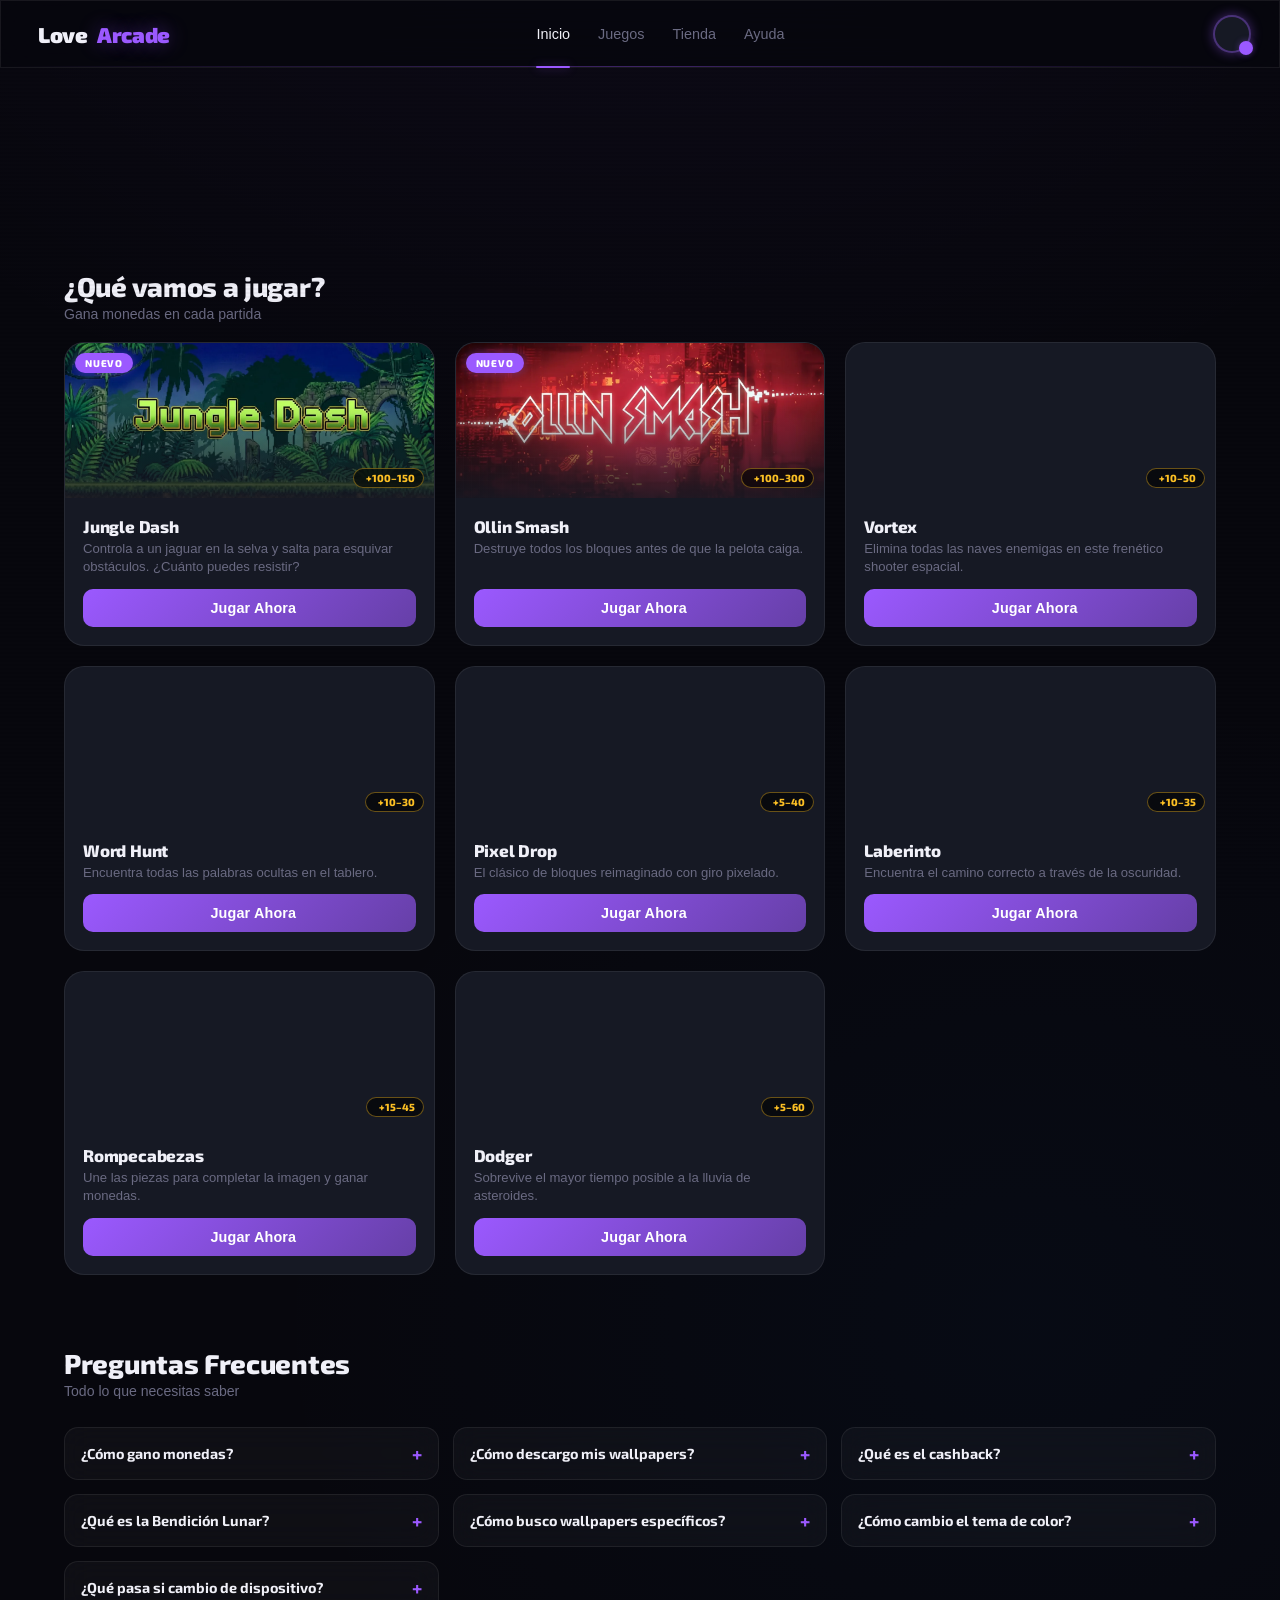
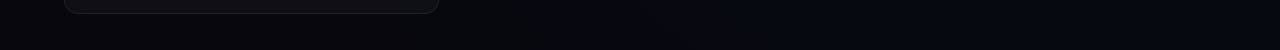
==== commit ea13e745: "Update index.html" ====
--- a/index.html
+++ b/index.html
@@ -155,7 +155,15 @@
                         <p class="hud-greeting">
                             Bienvenid<span id="pref-suffix">@</span> de vuelta
                         </p>
-                        <p class="hud-name" id="display-nickname"></p>
+                        <div class="hud-name-row">
+                            <p class="hud-name" id="display-nickname"></p>
+                            <button id="btn-edit-identity"
+                                    class="btn-edit-identity"
+                                    type="button"
+                                    aria-label="Editar nombre y saludo">
+                                <i data-lucide="pencil" size="11"></i>
+                            </button>
+                        </div>
                         <p class="hud-status">
                             <span class="hud-status-dot"></span>
                             <span>En línea · Love Arcade</span>
@@ -743,9 +751,9 @@
             </div>
 
             <h3 id="identity-modal-title" class="modal-title identity-modal-title">
-                ¡Bienvenid@ a Love Arcade!
+                <span id="identity-modal-title-text">¡Bienvenid@ a Love Arcade!</span>
             </h3>
-            <p class="identity-modal-sub">
+            <p class="identity-modal-sub" id="identity-modal-sub">
                 Elige cómo quieres que te llame la plataforma.
             </p>
 
@@ -789,7 +797,7 @@
             <!-- Confirmar -->
             <button id="identity-confirm-btn" class="btn-primary identity-confirm-btn" type="button">
                 <i data-lucide="check" size="16"></i>
-                <span>Empezar</span>
+                <span id="identity-confirm-label">Empezar</span>
             </button>
 
         </div>
@@ -1024,86 +1032,133 @@
         updateStreakBar();
         updateCountdownDisplay();
 
+        // ── Identity Modal — función reutilizable (bienvenida + edición) ────
+        //
+        // mode = 'welcome' → primer acceso: título/botón de bienvenida, sin
+        //                    pre-relleno, llama revealUI() al confirmar.
+        // mode = 'edit'    → usuario conocido: pre-rellena nick y género,
+        //                    título/botón de edición, NO llama revealUI()
+        //                    (el HUD ya está visible).
+        //
+        function openIdentityModal(mode) {
+            const identityModal = document.getElementById('identity-modal');
+            if (!identityModal) { if (mode === 'welcome') window.revealUI?.(); return; }
+
+            const isEdit = (mode === 'edit');
+
+            // ── Adaptar textos según modo ───────────────────────────────────
+            const titleEl   = document.getElementById('identity-modal-title-text');
+            const subEl     = document.getElementById('identity-modal-sub');
+            const confirmLbl = document.getElementById('identity-confirm-label');
+
+            if (titleEl)    titleEl.textContent  = isEdit ? 'Editar identidad' : '¡Bienvenid@ a Love Arcade!';
+            if (subEl)      subEl.textContent    = isEdit
+                ? 'Actualiza tu nombre o forma de saludo.'
+                : 'Elige cómo quieres que te llame la plataforma.';
+            if (confirmLbl) confirmLbl.textContent = isEdit ? 'Guardar cambios' : 'Empezar';
+
+            // ── Pre-rellenar valores actuales en modo edición ───────────────
+            const currentIdentity = window.GameCenter?.getIdentity?.() ?? { nickname: '', gender: '@' };
+            let selectedGender = isEdit ? currentIdentity.gender : '@';
+
+            const nicknameInput = document.getElementById('identity-nickname-input');
+            const charCount     = document.getElementById('identity-char-count');
+            const errorEl       = document.getElementById('identity-input-error');
+
+            if (nicknameInput) {
+                nicknameInput.value = isEdit ? currentIdentity.nickname : '';
+                if (charCount) charCount.textContent = `${nicknameInput.value.length}/15`;
+            }
+
+            // ── Chips: marcar la selección actual ──────────────────────────
+            const chips = identityModal.querySelectorAll('.identity-chip');
+            chips.forEach(chip => {
+                chip.classList.toggle('identity-chip--active', chip.dataset.gender === selectedGender);
+            });
+
+            // ── Mostrar modal y renderizar iconos ──────────────────────────
+            identityModal.classList.remove('hidden');
+            if (window.lucide) lucide.createIcons();
+            errorEl?.classList.add('hidden');
+
+            // ── Listeners (se registran con {once:true} para evitar duplicados)
+            chips.forEach(chip => {
+                chip.addEventListener('click', () => {
+                    selectedGender = chip.dataset.gender;
+                    chips.forEach(c => c.classList.toggle('identity-chip--active', c === chip));
+                }, { once: false }); // chips pueden ser clicados varias veces en el mismo modal
+            });
+
+            if (nicknameInput && charCount) {
+                nicknameInput.addEventListener('input', () => {
+                    charCount.textContent = `${nicknameInput.value.length}/15`;
+                    if (nicknameInput.value.trim()) errorEl?.classList.add('hidden');
+                });
+            }
+
+            // ── Focus automático ───────────────────────────────────────────
+            setTimeout(() => nicknameInput?.focus(), 280);
+
+            // ── Scroll para teclado móvil ──────────────────────────────────
+            nicknameInput?.addEventListener('focus', () => {
+                setTimeout(() => {
+                    document.getElementById('identity-confirm-btn')
+                        ?.scrollIntoView({ behavior: 'smooth', block: 'nearest' });
+                }, 350);
+            });
+
+            // ── Confirmar ──────────────────────────────────────────────────
+            function confirmIdentity() {
+                const nickname = nicknameInput?.value.trim() || '';
+                if (!nickname) {
+                    errorEl?.classList.remove('hidden');
+                    nicknameInput?.focus();
+                    return;
+                }
+                window.GameCenter?.setIdentity?.(nickname, selectedGender);
+                identityModal.classList.add('hidden');
+                if (!isEdit) {
+                    window.revealUI?.();
+                }
+                // En modo edición el HUD ya es visible; applyIdentity() ya fue
+                // llamado por setIdentity() → el DOM se actualiza al instante.
+            }
+
+            document.getElementById('identity-confirm-btn')
+                ?.addEventListener('click', confirmIdentity, { once: true });
+
+            nicknameInput?.addEventListener('keydown', function onEnter(e) {
+                if (e.key === 'Enter') {
+                    e.preventDefault();
+                    nicknameInput.removeEventListener('keydown', onEnter);
+                    confirmIdentity();
+                }
+            });
+
+            // ── Cerrar al hacer clic en el overlay (solo en modo edición) ──
+            if (isEdit) {
+                identityModal.addEventListener('click', function onOverlayClick(e) {
+                    if (e.target === identityModal) {
+                        identityModal.classList.add('hidden');
+                        identityModal.removeEventListener('click', onOverlayClick);
+                    }
+                });
+            }
+        }
+
         // ── Identity Flow — v9.4 ────────────────────────────────────────────
         // Si el usuario ya tiene nickname → revealUI() directamente.
-        // Si no → mostrar Identity Modal; revealUI() se llama al confirmar.
-        // En ambos casos el .player-hud permanece en opacity:0 hasta que
-        // TODOS los valores (racha, countdown, nickname, sufijo) estén listos.
+        // Si no → mostrar modal de bienvenida; revealUI() se llama al confirmar.
 
         if (window.GameCenter?.hasIdentity?.()) {
-            // Usuario conocido: todo el estado ya fue escrito síncronamente.
             window.revealUI?.();
         } else {
-            // Primer acceso (o nickname vacío): mostrar modal de bienvenida.
-            const identityModal = document.getElementById('identity-modal');
-            if (identityModal) {
-                identityModal.classList.remove('hidden');
-                lucide.createIcons(); // Renderizar iconos del modal
-
-                let selectedGender = '@';
-
-                // ── Chip de género ──────────────────────────────────────────
-                const chips = identityModal.querySelectorAll('.identity-chip');
-                chips.forEach(chip => {
-                    chip.addEventListener('click', () => {
-                        selectedGender = chip.dataset.gender;
-                        chips.forEach(c => c.classList.toggle('identity-chip--active', c === chip));
-                    });
-                });
-
-                // ── Contador de caracteres ──────────────────────────────────
-                const nicknameInput = document.getElementById('identity-nickname-input');
-                const charCount     = document.getElementById('identity-char-count');
-                const errorEl       = document.getElementById('identity-input-error');
-
-                if (nicknameInput && charCount) {
-                    nicknameInput.addEventListener('input', () => {
-                        charCount.textContent = `${nicknameInput.value.length}/15`;
-                        // Limpiar error al escribir
-                        if (nicknameInput.value.trim()) errorEl?.classList.add('hidden');
-                    });
-                }
-
-                // ── Focus automático (con delay para respetar animación) ────
-                setTimeout(() => {
-                    nicknameInput?.focus();
-                }, 280);
-
-                // ── Scroll al confirmar (previene que teclado móvil lo tape) ─
-                nicknameInput?.addEventListener('focus', () => {
-                    // dvh responde al teclado en Chrome/Safari modernos;
-                    // scrollIntoView es el fallback para el resto.
-                    setTimeout(() => {
-                        document.getElementById('identity-confirm-btn')
-                            ?.scrollIntoView({ behavior: 'smooth', block: 'nearest' });
-                    }, 350);
-                });
-
-                // ── Confirmar ───────────────────────────────────────────────
-                function confirmIdentity() {
-                    const nickname = nicknameInput?.value.trim() || '';
-                    if (!nickname) {
-                        errorEl?.classList.remove('hidden');
-                        nicknameInput?.focus();
-                        return;
-                    }
-                    window.GameCenter?.setIdentity?.(nickname, selectedGender);
-                    identityModal.classList.add('hidden');
-                    window.revealUI?.();
-                }
-
-                document.getElementById('identity-confirm-btn')
-                    ?.addEventListener('click', confirmIdentity);
-
-                // Enter para confirmar (útil en desktop)
-                nicknameInput?.addEventListener('keydown', (e) => {
-                    if (e.key === 'Enter') { e.preventDefault(); confirmIdentity(); }
-                });
-            } else {
-                // Fallback: si el modal no existe, revelar de todas formas
-                window.revealUI?.();
-            }
+            openIdentityModal('welcome');
         }
+
+        // ── Botón de edición en el HUD ──────────────────────────────────────
+        document.getElementById('btn-edit-identity')
+            ?.addEventListener('click', () => openIdentityModal('edit'));
 
         // ── Event listeners — solo se registran en DOMContentLoaded ─────────
         document.addEventListener('DOMContentLoaded', () => {
--- a/styles.css
+++ b/styles.css
@@ -558,6 +558,9 @@
     font-weight: 800;
     color: var(--text-high);
     letter-spacing: -0.2px;
+    /* v9.4: mínimo para que el contenedor no colapses cuando el nickname
+       todavía no está escrito (durante el init síncrono antes de revealUI) */
+    min-height: 1.3em;
 }
 .hud-status {
     font-size: 0.72rem;
@@ -1579,6 +1582,184 @@
 .modal-actions .btn-ghost { flex: 1; justify-content: center; }
 .modal-actions .btn-primary { flex: 2; justify-content: center; }
 .modal-error { color: var(--error); font-size: 0.8rem; margin-top: 10px; min-height: 1rem; text-align: center; }
+
+/* ================================================================
+   IDENTITY MODAL — v9.4 Identity Update
+   ================================================================ */
+
+/*
+ * Overlay con blur más agresivo que el modal genérico para transmitir
+ * que es una pantalla de "primer acceso" (más inmersiva).
+ */
+.identity-modal-overlay {
+    backdrop-filter: blur(12px) brightness(0.45);
+    /* Cubre también el .player-hud que está en opacity:0 durante el primer acceso */
+    z-index: 10500;
+}
+
+.identity-modal-box {
+    max-width: 380px;
+    /* Mobile keyboard: max-height responde al viewport dinámico (dvh).
+       overflow-y permite scroll interno si el teclado encoge la pantalla. */
+    max-height: 90dvh;
+    overflow-y: auto;
+    overflow-x: hidden;
+    scrollbar-width: none;
+    box-shadow: 0 0 30px var(--accent-glow), 0 24px 80px rgba(0,0,0,0.85);
+    display: flex;
+    flex-direction: column;
+    gap: 0;
+}
+.identity-modal-box::-webkit-scrollbar { display: none; }
+
+/* Icono con glow centrado */
+.identity-modal-icon {
+    width: 56px; height: 56px;
+    border-radius: 50%;
+    background: var(--accent-soft);
+    border: 1px solid var(--accent-border);
+    box-shadow: 0 0 20px var(--accent-glow);
+    display: flex; align-items: center; justify-content: center;
+    color: var(--accent);
+    margin: 0 auto 16px;
+    flex-shrink: 0;
+}
+
+.identity-modal-title {
+    text-align: center;
+    font-size: 1.1rem;
+    margin-bottom: 6px;
+}
+
+.identity-modal-sub {
+    text-align: center;
+    font-size: 0.78rem;
+    color: var(--text-low);
+    margin-bottom: 22px;
+    line-height: 1.5;
+}
+
+/* Label reutilizable para secciones del modal */
+.identity-label {
+    display: block;
+    font-size: 0.67rem;
+    font-weight: 700;
+    color: var(--text-low);
+    text-transform: uppercase;
+    letter-spacing: 0.09em;
+    margin-bottom: 8px;
+}
+
+/* ── Chips de género ── */
+.identity-chips {
+    display: grid;
+    grid-template-columns: repeat(3, 1fr);
+    gap: 8px;
+    margin-bottom: 4px;
+}
+
+.identity-chip {
+    padding: 10px 6px;
+    border-radius: var(--radius-md);
+    border: 1px solid var(--glass-float-border);
+    background: var(--glass-base-bg);
+    color: var(--text-low);
+    font-family: var(--font-display);
+    font-size: 0.78rem;
+    font-weight: 700;
+    cursor: pointer;
+    text-align: center;
+    transition: all 0.18s cubic-bezier(0.34, 1.56, 0.64, 1);
+    line-height: 1.3;
+    user-select: none;
+}
+.identity-chip strong {
+    font-size: 1.05em;
+    color: inherit;
+}
+.identity-chip:hover {
+    border-color: var(--accent-border);
+    color: var(--text-high);
+    background: var(--glass-float-bg);
+    transform: translateY(-2px);
+}
+.identity-chip--active {
+    border-color: var(--accent-border);
+    background: var(--accent-soft);
+    color: var(--accent);
+    box-shadow: 0 0 12px var(--accent-glow);
+    transform: translateY(-1px);
+}
+.identity-chip--active strong {
+    color: var(--accent);
+}
+
+/* ── Input de nickname ── */
+.identity-input-wrap {
+    position: relative;
+    margin-bottom: 6px;
+}
+
+.identity-input {
+    width: 100%;
+    padding: 13px 46px 13px 14px;
+    border-radius: var(--radius-md);
+    border: 1px solid var(--glass-float-border);
+    background: var(--bg-elevated);
+    color: var(--text-high);
+    font-family: var(--font-display);
+    font-size: 1rem;
+    font-weight: 700;
+    letter-spacing: -0.2px;
+    outline: none;
+    transition: border-color 0.18s, box-shadow 0.18s;
+    -webkit-appearance: none;
+}
+.identity-input::placeholder {
+    color: var(--text-mute);
+    font-weight: 400;
+    font-family: var(--font-body);
+}
+.identity-input:focus {
+    border-color: var(--accent);
+    box-shadow: 0 0 0 3px var(--accent-soft), 0 0 12px var(--accent-glow);
+}
+
+.identity-char-count {
+    position: absolute;
+    right: 12px;
+    top: 50%;
+    transform: translateY(-50%);
+    font-family: var(--font-mono);
+    font-size: 0.65rem;
+    color: var(--text-mute);
+    pointer-events: none;
+    line-height: 1;
+}
+
+.identity-input-error {
+    font-size: 0.75rem;
+    color: var(--error);
+    margin-bottom: 4px;
+    display: flex;
+    align-items: center;
+    gap: 5px;
+    min-height: 1rem;
+}
+.identity-input-error.hidden { display: none !important; }
+
+/* ── Botón de confirmar ── */
+.identity-confirm-btn {
+    width: 100%;
+    justify-content: center;
+    margin-top: 20px;
+    padding: 14px;
+    font-size: 0.95rem;
+    letter-spacing: 0.03em;
+    /* Margen inferior para que no quede pegado al borde cuando el scroll
+       está al final en pantallas pequeñas */
+    margin-bottom: 2px;
+}
 
 /* ================================================================
    DAILY BUTTON (legacy — used when not in HUD)
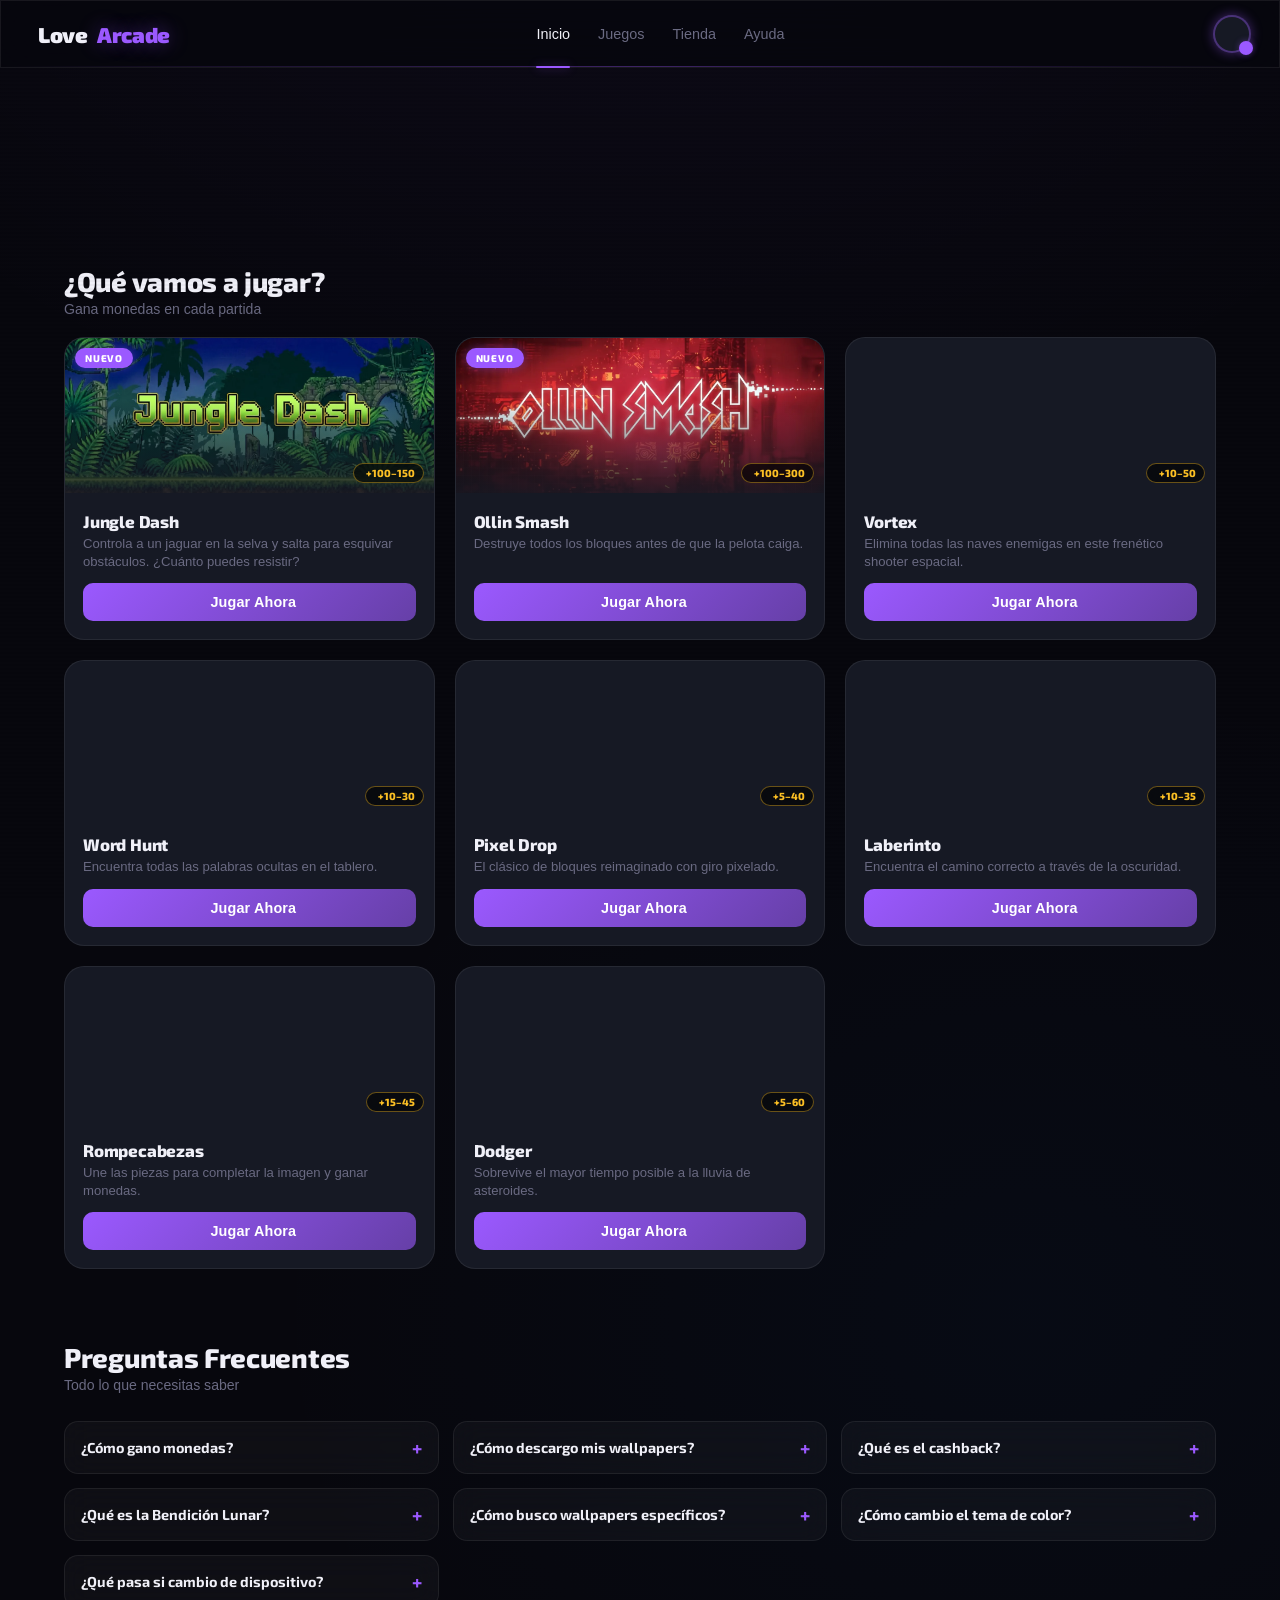
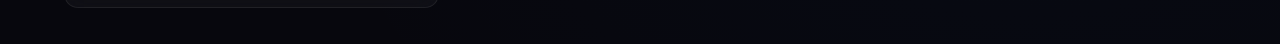
==== commit 1cb09411: "Update index.html" ====
--- a/index.html
+++ b/index.html
@@ -1160,7 +1160,11 @@
         document.getElementById('btn-edit-identity')
             ?.addEventListener('click', () => openIdentityModal('edit'));
 
-        // ── Event listeners — solo se registran en DOMContentLoaded ─────────
+        // ── Post-claim UI refresh ────────────────────────────────────────────
+        // El handler principal de #btn-daily (reclamo, validación, mensaje)
+        // vive en app.js. Este listener solo refresca la UI del HUD
+        // (countdown y racha) con un pequeño delay para que el store ya esté
+        // actualizado cuando se lean los valores.
         document.addEventListener('DOMContentLoaded', () => {
             const dailyBtn = document.getElementById('btn-daily');
             if (dailyBtn) {
@@ -1168,9 +1172,6 @@
                     setTimeout(() => {
                         updateCountdownDisplay();
                         updateStreakBar();
-                        document.querySelectorAll('.coin-display').forEach(el => {
-                            if (window.GameCenter) el.textContent = window.GameCenter.getBalance();
-                        });
                     }, 80);
                 });
             }
--- a/styles.css
+++ b/styles.css
@@ -562,6 +562,35 @@
        todavía no está escrito (durante el init síncrono antes de revealUI) */
     min-height: 1.3em;
 }
+
+/* Fila que agrupa el nombre y el botón de edición */
+.hud-name-row {
+    display: flex;
+    align-items: center;
+    gap: 6px;
+    min-height: 1.3em;   /* mismo min-height que .hud-name para estabilidad de layout */
+}
+
+/* Botón lápiz de edición de identidad */
+.btn-edit-identity {
+    flex-shrink: 0;
+    width: 22px; height: 22px;
+    border-radius: 50%;
+    border: 1px solid var(--glass-float-border);
+    background: var(--glass-base-bg);
+    color: var(--text-low);
+    display: flex; align-items: center; justify-content: center;
+    cursor: pointer;
+    transition: border-color 0.18s, color 0.18s, background 0.18s, transform 0.18s;
+    padding: 0;
+    line-height: 1;
+}
+.btn-edit-identity:hover {
+    border-color: var(--accent-border);
+    color: var(--accent);
+    background: var(--accent-soft);
+    transform: scale(1.12);
+}
 .hud-status {
     font-size: 0.72rem;
     color: var(--text-low);
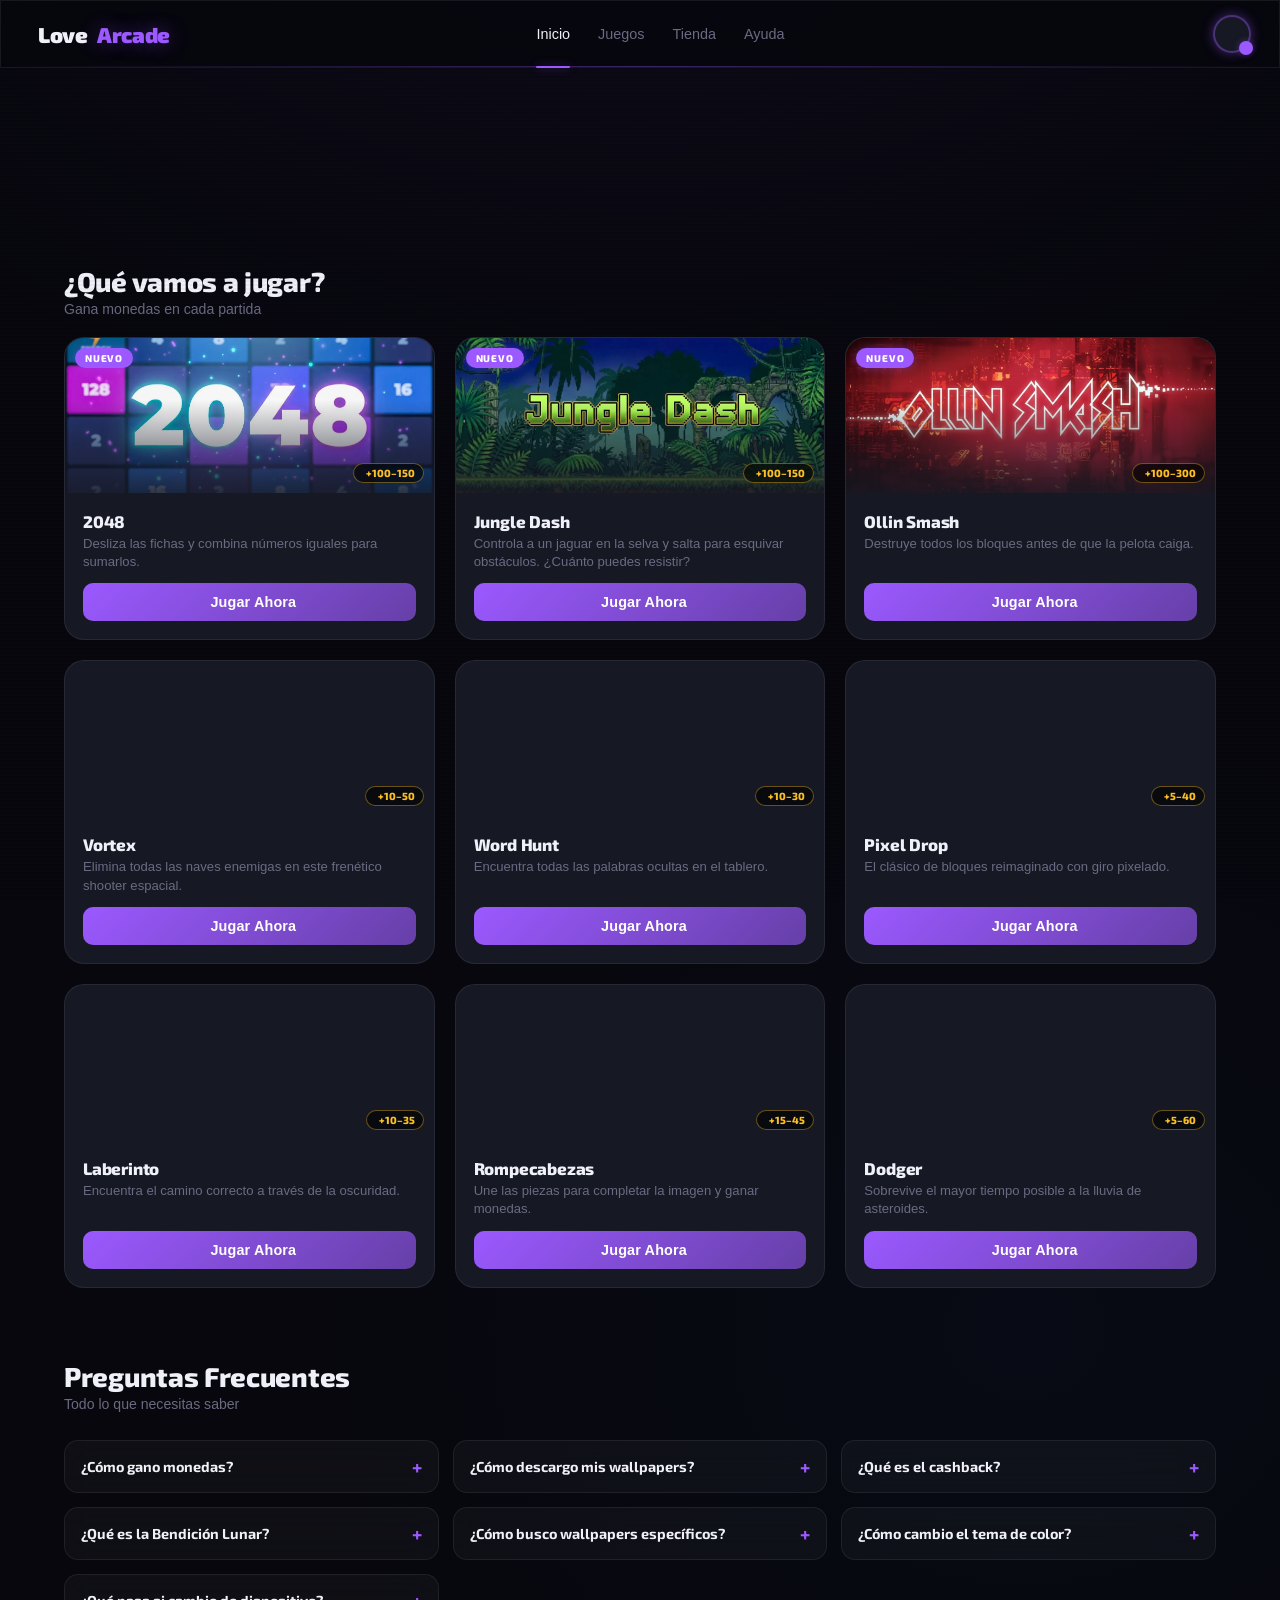
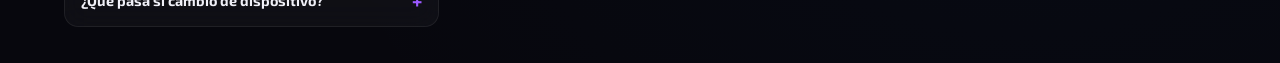
==== commit 3bf6e072: "Update index.html" ====
--- a/index.html
+++ b/index.html
@@ -216,6 +216,20 @@
             <section id="games" class="games-grid">
 
                 <article class="game-card">
+                    <div class="card-cover" style="background-image: url('assets/cover/2048_cover_art.webp');">
+                        <div class="card-badge badge-new">NUEVO</div>
+                        <div class="card-reward"><i data-lucide="star" size="10" fill="#fbbf24" stroke="none"></i> +100–150</div>
+                    </div>
+                    <div class="card-info">
+                        <h3 class="card-title">2048</h3>
+                        <p class="card-desc">Desliza las fichas y combina números iguales para sumarlos.</p>
+                        <a href="games/2048" class="btn-primary w-full" style="justify-content:center;">
+                            <i data-lucide="play" size="15"></i> Jugar Ahora
+                        </a>
+                    </div>
+                </article>
+                
+                <article class="game-card">
                     <div class="card-cover" style="background-image: url('assets/cover/jungle_dash_cover_art.webp');">
                         <div class="card-badge badge-new">NUEVO</div>
                         <div class="card-reward"><i data-lucide="star" size="10" fill="#fbbf24" stroke="none"></i> +100–150</div>
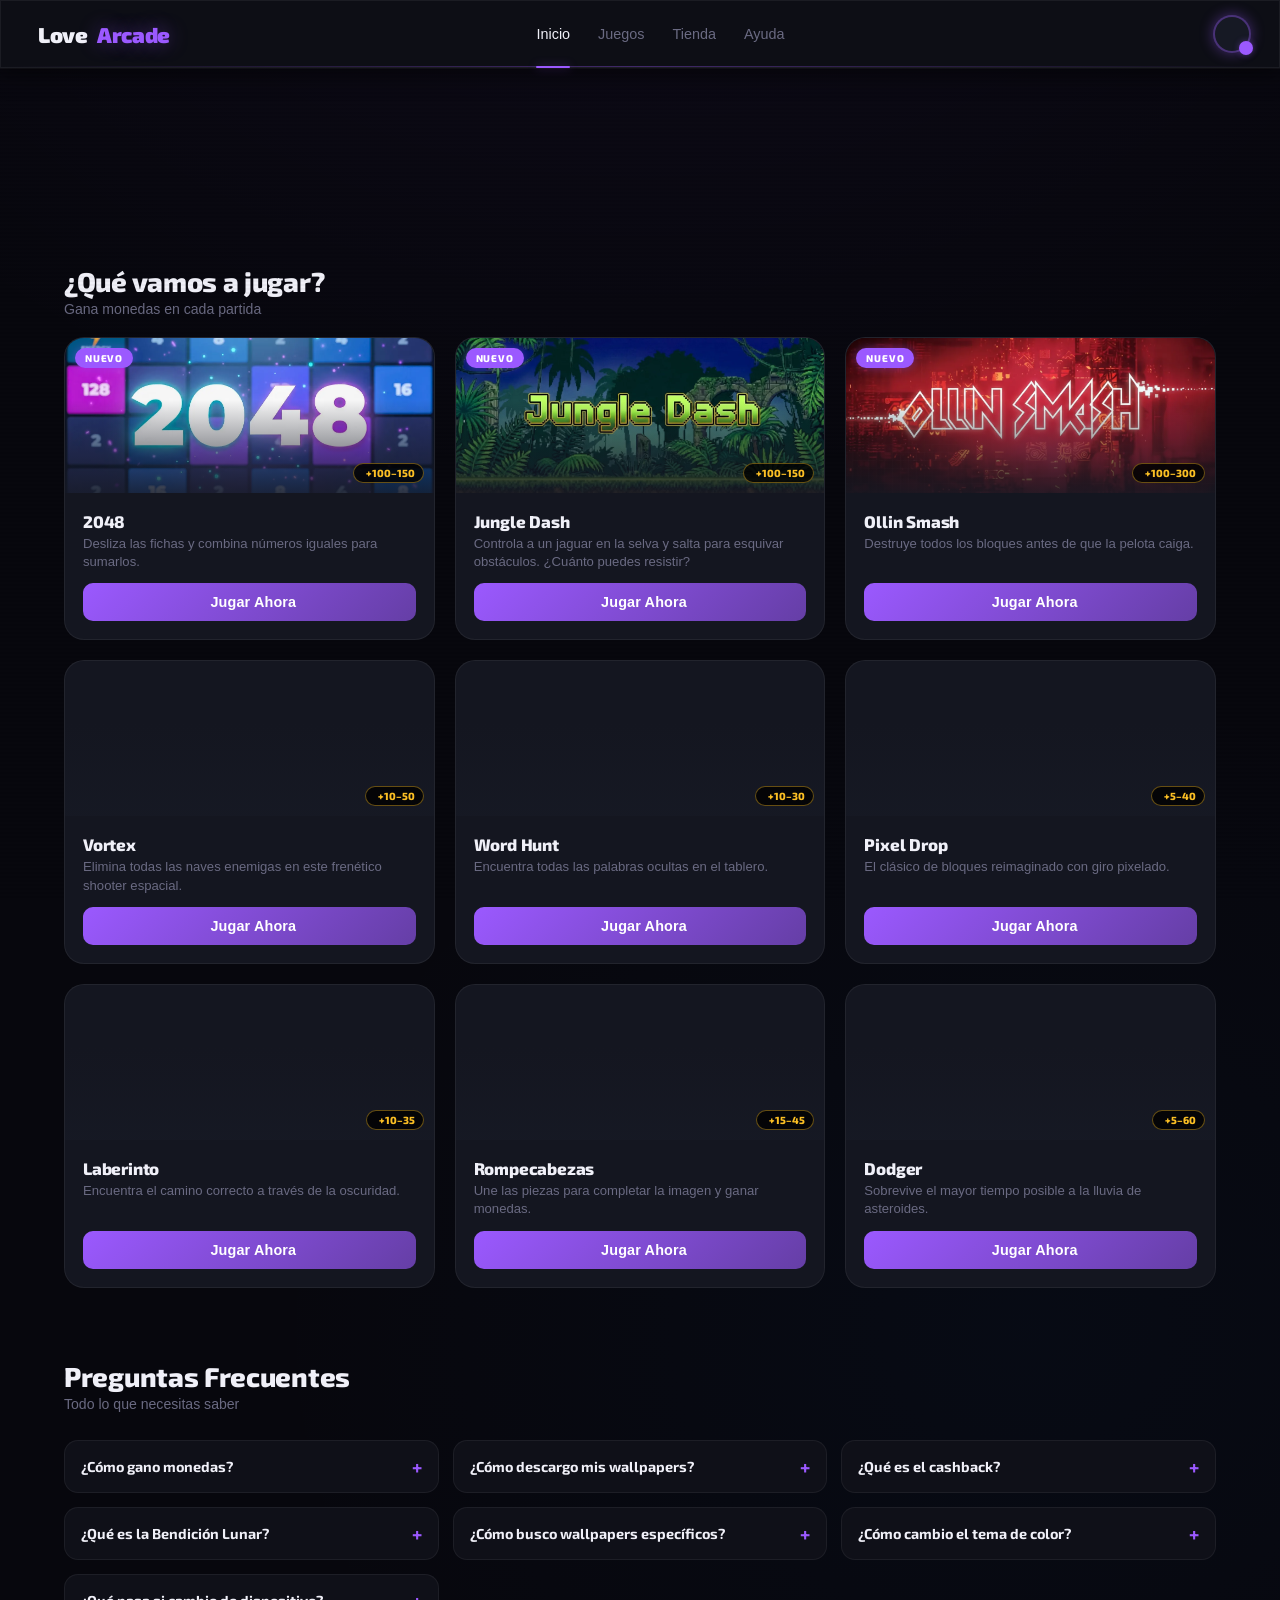
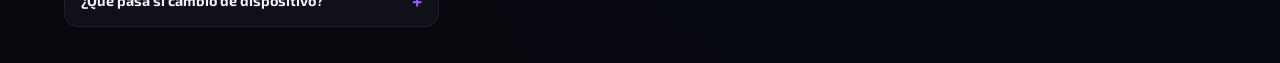
==== commit e2e33fef: "Update index.html" ====
--- a/index.html
+++ b/index.html
@@ -817,18 +817,26 @@
         </div>
     </div>
 
-    <!-- ── WALLPAPER PREVIEW MODAL ── -->
+    <!-- ── WALLPAPER PREVIEW MODAL (Preview 2.0 — Dynamic Mockup) ── -->
     <div id="preview-modal" class="modal-overlay hidden" role="dialog" aria-modal="true" aria-label="Vista previa de wallpaper">
-        <div class="modal-box" style="max-width:500px; padding:0; overflow:hidden; background:#070710;">
-            <div id="preview-img-wrap" style="width:100%; aspect-ratio:16/9; position:relative; overflow:hidden; background:var(--bg-surface);">
-                <img id="preview-img" src="" alt="" style="width:100%; height:100%; object-fit:cover;">
-                <button id="preview-close" aria-label="Cerrar" style="position:absolute; top:10px; right:10px; background:rgba(7,7,13,0.8); border:1px solid rgba(255,255,255,0.15); color:white; border-radius:50%; width:34px; height:34px; display:flex; align-items:center; justify-content:center; cursor:pointer; backdrop-filter:blur(8px); transition:0.2s;">
-                    <i data-lucide="x" size="16"></i>
+        <div class="modal-box preview-modal-box">
+            <!--
+                #preview-mockup-stage: contenedor del mockup dinámico.
+                JS inyecta aquí el frame correcto (Mobile 9:20 / PC 16:9)
+                basándose en los tags del item desde shop.json.
+                El botón de cierre vive fuera del slot para sobrevivir al innerHTML.
+            -->
+            <div id="preview-mockup-stage" class="preview-mockup-stage">
+                <div id="mockup-slot"></div>
+                <button id="preview-close" class="preview-close-btn" aria-label="Cerrar">
+                    <svg width="14" height="14" viewBox="0 0 14 14" fill="none" stroke="currentColor" stroke-width="2.2" stroke-linecap="round">
+                        <line x1="1" y1="1" x2="13" y2="13"/><line x1="13" y1="1" x2="1" y2="13"/>
+                    </svg>
                 </button>
             </div>
-            <div style="padding:18px 20px;">
-                <h3 id="preview-name" style="font-family:var(--font-display); font-size:1.05rem; font-weight:900; margin-bottom:6px;"></h3>
-                <div id="preview-actions" style="display:flex; gap:8px; margin-top:14px;"></div>
+            <div class="preview-info-row">
+                <h3 id="preview-name" class="preview-name"></h3>
+                <div id="preview-actions" class="preview-actions"></div>
             </div>
         </div>
     </div>
--- a/styles.css
+++ b/styles.css
@@ -1,7 +1,10 @@
 /* ================================================================
-   LOVE ARCADE — Design System v2.0
-   Aesthetic: Dark Premium / Cyber-Arcade
+   LOVE ARCADE — Design System v3.1 "Arcade Solid"
+   Aesthetic: Solid Premium / Tactical Arcade Hardware
    Typography: Exo 2 (display/numbers) + DM Sans (body)
+   Ratio: 90% Solid / 10% Glass (toasts, modals, coin badge only)
+   v3.1: Corner accents removed. View transitions anti-golpe added.
+         GPU-only animations: opacity + transform exclusively.
    ================================================================ */
 
 /* ── Google Fonts: display=swap ya está incluido en la URL para reducir FOIT ── */
@@ -52,19 +55,28 @@
     --bg-elevated:   #161924;
     --bg-overlay:    rgba(7, 7, 13, 0.95);
 
-    /* ── Glass Elevation System ── */
-    /* Base: subtle panels */
-    --glass-base-bg:      rgba(255, 255, 255, 0.035);
-    --glass-base-border:  rgba(255, 255, 255, 0.07);
-    --glass-base-blur:    blur(14px);
-    /* Float: cards and interactive elements */
-    --glass-float-bg:     rgba(255, 255, 255, 0.06);
-    --glass-float-border: rgba(255, 255, 255, 0.12);
-    --glass-float-blur:   blur(20px);
-    /* Highlight: modals, toasts, active states */
-    --glass-hi-bg:        rgba(255, 255, 255, 0.09);
+    /* ── Solid Surface System (Arcade Solid 3.0) ── */
+    /* Base: subtle panels — solid dark */
+    --solid-surface-base:    #0f1018;
+    --solid-surface-float:   #141620;
+    --solid-surface-hi:      #1a1d2e;
+    --solid-surface-deep:    #0a0b12;
+
+    /* Hard-Edge borders — replaces glass borders */
+    --border-subtle:   rgba(255, 255, 255, 0.06);
+    --border-mid:      rgba(255, 255, 255, 0.1);
+    --border-bright:   rgba(255, 255, 255, 0.18);
+
+    /* ── Legacy aliases kept for backward-compat with JS that may read them ── */
+    --glass-base-bg:      #0f1018;
+    --glass-base-border:  rgba(255, 255, 255, 0.06);
+    --glass-base-blur:    none;
+    --glass-float-bg:     #141620;
+    --glass-float-border: rgba(255, 255, 255, 0.1);
+    --glass-float-blur:   none;
+    --glass-hi-bg:        #1a1d2e;
     --glass-hi-border:    rgba(255, 255, 255, 0.18);
-    --glass-hi-blur:      blur(24px);
+    --glass-hi-blur:      none;
 
     /* ── Accent (overridden by applyTheme) ── */
     --accent:       #9b59ff;
@@ -153,6 +165,26 @@
 .hidden { display: none !important; }
 button { font-family: var(--font-body); }
 
+/* ================================================================
+   VIEW TRANSITIONS — Anti-Golpe (v10.1)
+   GPU-only: opacity + translateY. No height/width/margin animations.
+   Regla de los 300ms: duración máx 0.25s para que la app se sienta
+   reactiva. contain:paint limita el área de repaint al propio nodo.
+   El scroll reset se ejecuta ANTES de que empiece la transición
+   de entrada (ver spa-router.js _applyView).
+   ================================================================ */
+.view-section {
+    opacity: 0;
+    transform: translateY(10px);
+    transition: opacity 0.25s ease-out, transform 0.25s ease-out;
+    will-change: opacity, transform;
+    contain: paint;
+}
+.view-section:not(.hidden) {
+    opacity: 1;
+    transform: translateY(0);
+}
+
 /* Fine scanline texture overlay for depth */
 body::before {
     content: '';
@@ -170,31 +202,28 @@
 }
 
 /* ================================================================
-   GLASS ELEVATION SYSTEM
+   SOLID SURFACE ELEVATION SYSTEM (Arcade Solid 3.0)
+   90% solid / 10% glass — backdrop-filter banned from panel classes.
+   Depth is achieved through hard-edge borders & layered box-shadows,
+   not transparency and blur. GPU overdraw eliminated.
    ================================================================ */
 .glass-panel {
-    background: var(--glass-base-bg);
-    backdrop-filter: var(--glass-base-blur);
-    -webkit-backdrop-filter: var(--glass-base-blur);
-    border: 1px solid var(--glass-base-border);
+    background: var(--solid-surface-base);
+    border: 1px solid var(--border-subtle);
     position: relative;
     z-index: 1;
 }
 
 .glass-float {
-    background: var(--glass-float-bg);
-    backdrop-filter: var(--glass-float-blur);
-    -webkit-backdrop-filter: var(--glass-float-blur);
-    border: 1px solid var(--glass-float-border);
+    background: var(--solid-surface-float);
+    border: 1px solid var(--border-mid);
     position: relative;
     z-index: 1;
 }
 
 .glass-highlight {
-    background: var(--glass-hi-bg);
-    backdrop-filter: var(--glass-hi-blur);
-    -webkit-backdrop-filter: var(--glass-hi-blur);
-    border: 1px solid var(--glass-hi-border);
+    background: var(--solid-surface-hi);
+    border: 1px solid var(--border-bright);
     position: relative;
     z-index: 1;
 }
@@ -240,7 +269,7 @@
 .btn-ghost {
     background: transparent;
     color: var(--text-med);
-    border: 1px solid var(--glass-base-border);
+    border: 1px solid var(--border-subtle);
     padding: 9px 16px;
     border-radius: var(--radius-sm);
     font-size: 0.88rem;
@@ -252,9 +281,9 @@
     transition: all 0.18s;
 }
 .btn-ghost:hover {
-    background: var(--glass-float-bg);
+    background: var(--solid-surface-float);
     color: var(--text-high);
-    border-color: rgba(255,255,255,0.2);
+    border-color: var(--border-mid);
 }
 
 /* ================================================================
@@ -266,10 +295,10 @@
     display: flex; justify-content: space-between; align-items: center;
     padding: 0 18px;
     z-index: 1000;
-    background: rgba(7, 7, 13, 0.85);
-    backdrop-filter: blur(24px);
-    -webkit-backdrop-filter: blur(24px);
-    border-bottom: 1px solid var(--glass-base-border);
+    /* Solid 3.0: no backdrop-filter, deep solid panel with hard-edge border */
+    background: #0d0e15;
+    border-bottom: 1px solid var(--border-subtle);
+    box-shadow: 0 1px 0 rgba(255,255,255,0.04), 0 4px 24px rgba(0,0,0,0.6);
 }
 
 .navbar::after {
@@ -317,9 +346,9 @@
 }
 .nav-user { display: flex; align-items: center; gap: 12px; }
 
-/* ── Coin Badge ── */
+/* ── Coin Badge — 10% Glass exception: subtle translucent crystal on solid metal ── */
 .coin-badge {
-    background: var(--glass-float-bg);
+    background: rgba(20, 22, 32, 0.85);
     border: 1px solid var(--accent-border);
     padding: 6px 13px;
     border-radius: 20px;
@@ -330,7 +359,7 @@
     display: flex;
     align-items: center;
     gap: 6px;
-    box-shadow: 0 0 12px var(--accent-glow);
+    box-shadow: 0 0 12px var(--accent-glow), inset 0 1px 0 rgba(255,255,255,0.06);
     /* v9.2: oculto hasta que GameCenter sincroniza el saldo formateado */
     opacity: 0;
     transition: opacity 150ms ease;
@@ -340,17 +369,17 @@
     opacity: 1;
 }
 
-/* ── Avatar ── */
+/* ── Avatar — Power Ring (Arcade Solid 3.0) ── */
 .avatar-container { position: relative; cursor: pointer; }
 .avatar {
     width: 38px; height: 38px; border-radius: 50%;
     background-color: var(--bg-elevated);
     background-size: cover; background-position: center;
     border: 2px solid var(--accent-border);
-    transition: 0.2s;
+    transition: border-color 0.2s, transform 0.2s;
     display: flex; align-items: center; justify-content: center;
     color: var(--text-low);
-    box-shadow: 0 0 12px var(--accent-glow);
+    box-shadow: 0 0 14px var(--accent-glow);
 }
 .avatar:hover { border-color: var(--accent); transform: scale(1.05); }
 .avatar-edit-icon {
@@ -382,10 +411,10 @@
     display: flex;
     position: fixed; bottom: 0; left: 0; width: 100%;
     height: var(--bottom-nav-height);
-    background: rgba(7, 7, 13, 0.97);
-    backdrop-filter: blur(20px);
-    -webkit-backdrop-filter: blur(20px);
-    border-top: 1px solid var(--glass-base-border);
+    /* Solid 3.0: deepest surface layer, no blur */
+    background: #050508;
+    border-top: 1px solid var(--border-subtle);
+    box-shadow: 0 -1px 0 rgba(255,255,255,0.04), 0 -4px 20px rgba(0,0,0,0.7);
     z-index: 1000;
     justify-content: space-around; align-items: center;
     padding-bottom: env(safe-area-inset-bottom);
@@ -453,8 +482,8 @@
    PLAYER HUD — Dashboard Header
    ================================================================ */
 .player-hud {
-    background: linear-gradient(135deg, var(--bg-elevated) 0%, rgba(22, 25, 36, 0.8) 100%);
-    border: 1px solid var(--glass-float-border);
+    background: var(--solid-surface-float);
+    border: 1px solid var(--border-subtle);
     border-radius: var(--radius-xl);
     padding: 18px;
     margin-bottom: 24px;
@@ -463,16 +492,9 @@
     display: flex;
     flex-direction: column;
     gap: 16px;
+    box-shadow: 0 2px 0 rgba(255,255,255,0.04), 0 8px 32px rgba(0,0,0,0.5);
     /*
      * v9.3: oculto durante el setup síncrono.
-     * Evita dos parpadeos simultáneos:
-     *  1. Botón diario: transition:all animaría opacity 1→0.5 aunque JS
-     *     setee disabled síncronamente (la transición CSS se dispara igual).
-     *  2. Countdown: display:none → block introduce un layout-shift que empuja
-     *     .hud-streak hacia abajo, visible incluso con JS síncrono.
-     * revealUI() en app.js añade .is-ready en el siguiente RAF, una vez que
-     * todos los estados (botón, countdown, racha) ya están correctamente
-     * pintados en el DOM oculto.
      */
     opacity: 0;
     transition: opacity 150ms ease;
@@ -480,16 +502,6 @@
 /* Clase añadida por revealUI() en app.js tras el init síncrono completo */
 .player-hud.is-ready {
     opacity: 1;
-}
-
-/* Ambient glow behind HUD */
-.player-hud::before {
-    content: '';
-    position: absolute;
-    top: -40px; right: -40px;
-    width: 200px; height: 200px;
-    background: radial-gradient(circle, var(--accent-soft) 0%, transparent 70%);
-    pointer-events: none;
 }
 
 .hud-top {
@@ -525,21 +537,44 @@
 }
 .hud-avatar:hover { transform: scale(1.05); border-color: var(--accent); }
 
+/* ── HUD Avatar — Power Ring (Arcade Solid 3.0)
+   Uses conic-gradient on a pseudo-element layer for a GPU-composited
+   energy ring. Hover triggers speed-up + stronger glow.
+   transform: rotate() runs on the GPU compositor thread — zero repaints.
+   ── */
 .hud-avatar-ring {
     position: absolute;
-    inset: -4px;
+    inset: -5px;
     border-radius: 50%;
-    border: 2px solid transparent;
-    background: linear-gradient(135deg, var(--accent), transparent) border-box;
-    -webkit-mask: linear-gradient(#fff 0 0) padding-box, linear-gradient(#fff 0 0);
-    mask: linear-gradient(#fff 0 0) padding-box, linear-gradient(#fff 0 0);
-    -webkit-mask-composite: destination-out;
-    mask-composite: exclude;
-    animation: ringRotate 4s linear infinite;
-    opacity: 0.6;
-}
-@keyframes ringRotate {
-    to { transform: rotate(360deg); }
+    background: conic-gradient(
+        from 0deg,
+        var(--accent) 0%,
+        var(--accent-dim) 30%,
+        transparent 50%,
+        transparent 70%,
+        var(--accent-dim) 85%,
+        var(--accent) 100%
+    );
+    -webkit-mask:
+        radial-gradient(farthest-side, transparent calc(100% - 3px), #fff calc(100% - 3px));
+    mask:
+        radial-gradient(farthest-side, transparent calc(100% - 3px), #fff calc(100% - 3px));
+    animation: powerRingRotate 3s linear infinite;
+    opacity: 0.75;
+    transition: opacity 0.3s, animation-duration 0.3s;
+    /* GPU layer promotion */
+    will-change: transform;
+}
+/* Hover: ring accelerates + glows brighter */
+.hud-avatar-wrap:hover .hud-avatar-ring,
+.hud-avatar-wrap:focus-within .hud-avatar-ring {
+    animation-duration: 1s;
+    opacity: 1;
+    filter: drop-shadow(0 0 6px var(--accent));
+}
+@keyframes powerRingRotate {
+    from { transform: rotate(0deg); }
+    to   { transform: rotate(360deg); }
 }
 
 .hud-info { flex: 1; min-width: 0; }
@@ -618,7 +653,7 @@
 }
 
 .hud-balance {
-    background: var(--glass-base-bg);
+    background: var(--solid-surface-deep);
     border: 1px solid var(--accent-border);
     border-radius: var(--radius-md);
     padding: 12px 16px;
@@ -744,8 +779,8 @@
     flex: 1;
     height: 6px;
     border-radius: 3px;
-    background: var(--glass-float-bg);
-    border: 1px solid var(--glass-base-border);
+    background: var(--solid-surface-deep);
+    border: 1px solid var(--border-subtle);
     transition: all 0.3s;
 }
 .streak-day.active {
@@ -799,8 +834,8 @@
 }
 
 .game-card {
-    background: var(--bg-elevated);
-    border: 1px solid var(--glass-base-border);
+    background: #141620;
+    border: 1px solid var(--border-subtle);
     border-radius: var(--radius-lg);
     overflow: hidden;
     transition: transform 0.3s cubic-bezier(0.34, 1.56, 0.64, 1), box-shadow 0.3s, border-color 0.3s;
@@ -808,9 +843,10 @@
     display: flex;
     flex-direction: column;
 }
+/* Solid 3.0: hover brightens border with intense glow, no bg change */
 .game-card:hover {
     transform: translateY(-5px);
-    box-shadow: 0 16px 40px rgba(0,0,0,0.5), 0 0 0 1px var(--accent-border);
+    box-shadow: 0 16px 40px rgba(0,0,0,0.6), 0 0 15px var(--accent-glow);
     border-color: var(--accent-border);
 }
 
@@ -845,7 +881,7 @@
     text-transform: uppercase;
     letter-spacing: 0.08em;
     color: white;
-    backdrop-filter: blur(8px);
+    /* Solid 3.0: no backdrop-filter */
     z-index: 2;
 }
 .badge-new { background: var(--accent); box-shadow: 0 0 10px var(--accent-glow); }
@@ -855,7 +891,7 @@
 .card-reward {
     position: absolute;
     bottom: 10px; right: 10px;
-    background: rgba(0,0,0,0.6);
+    background: rgba(0,0,0,0.8);
     border: 1px solid rgba(251,191,36,0.4);
     border-radius: var(--radius-sm);
     padding: 3px 8px;
@@ -866,7 +902,7 @@
     display: flex;
     align-items: center;
     gap: 4px;
-    backdrop-filter: blur(8px);
+    /* Solid 3.0: no backdrop-filter */
     z-index: 2;
 }
 
@@ -909,6 +945,8 @@
 }
 
 .shop-card {
+    background: #141620;
+    border: 1px solid var(--border-subtle);
     border-radius: var(--radius-md);
     padding: 10px;
     display: flex;
@@ -919,11 +957,11 @@
     position: relative;
     width: 100%;
 }
+/* Solid 3.0: border illumination on hover, no bg change */
 .shop-card:hover {
-    background: var(--glass-float-bg);
     border-color: var(--accent-border);
     transform: translateY(-2px);
-    box-shadow: 0 8px 24px rgba(0,0,0,0.3);
+    box-shadow: 0 0 15px var(--accent-glow), 0 8px 24px rgba(0,0,0,0.4);
 }
 
 .shop-card .card-name {
@@ -964,7 +1002,7 @@
    ================================================================ */
 .wishlist-btn {
     position: absolute; top: 8px; left: 8px; z-index: 10;
-    background: rgba(7,7,13,0.65);
+    background: rgba(7,7,13,0.9);
     border: 1px solid rgba(255,255,255,0.1);
     border-radius: 50%;
     width: 28px; height: 28px;
@@ -972,7 +1010,7 @@
     display: flex; align-items: center; justify-content: center;
     color: var(--text-low);
     transition: transform 0.18s, color 0.18s, background 0.18s;
-    backdrop-filter: blur(8px);
+    /* Solid 3.0: no backdrop-filter */
 }
 .wishlist-btn:hover { transform: scale(1.2); color: #ff4f7a; }
 .wishlist-btn--active { color: #ff4f7a; background: rgba(255,79,122,0.15); }
@@ -1007,8 +1045,8 @@
 .shop-tabs::-webkit-scrollbar { display: none; }
 
 .shop-tab {
-    background: var(--glass-base-bg);
-    border: 1px solid var(--glass-base-border);
+    background: var(--solid-surface-base);
+    border: 1px solid var(--border-subtle);
     color: var(--text-low);
     padding: 8px 12px;
     border-radius: var(--radius-sm);
@@ -1039,8 +1077,8 @@
 }
 .search-input {
     width: 100%;
-    background: var(--glass-base-bg);
-    border: 1px solid var(--glass-base-border);
+    background: var(--solid-surface-base);
+    border: 1px solid var(--border-subtle);
     border-radius: var(--radius-md);
     color: var(--text-high);
     font-family: var(--font-body);
@@ -1080,8 +1118,8 @@
 .pill {
     padding: 5px 12px;
     border-radius: 20px;
-    border: 1px solid var(--glass-base-border);
-    background: var(--glass-base-bg);
+    border: 1px solid var(--border-subtle);
+    background: var(--solid-surface-base);
     color: var(--text-low);
     font-size: 0.75rem;
     font-weight: 600;
@@ -1135,33 +1173,49 @@
     overflow: hidden;
 }
 
-/* Shimmer effect on ticket */
+/* ── Sale Banner Ticket — Laser Scan Effect (Arcade Solid 3.0)
+   The golden shimmer sweep is replaced by a precise laser scan:
+   a narrow oblique line of intense light that travels left-to-right
+   every 3.5 s. Uses transform: translate3d() on ::after — GPU only,
+   zero repaints. The ticket itself is fully solid with a dot texture.
+   ── */
+
+/* Dot-pattern texture overlay — replaces repeating diagonal gradient */
 .sale-banner__ticket::before {
     content: '';
     position: absolute;
     inset: 0;
-    background: repeating-linear-gradient(
-        45deg,
-        transparent,
-        transparent 10px,
-        rgba(251,191,36,0.03) 10px,
-        rgba(251,191,36,0.03) 20px
-    );
+    background-image: radial-gradient(circle, rgba(251,191,36,0.08) 1px, transparent 1px);
+    background-size: 14px 14px;
     pointer-events: none;
-}
-
-/* Gold sweep animation */
+    border-radius: inherit;
+}
+
+/* Laser scan line */
 .sale-banner__ticket::after {
     content: '';
     position: absolute;
-    top: 0; left: -100%;
-    width: 60%;
-    height: 100%;
-    background: linear-gradient(90deg, transparent, rgba(251,191,36,0.1), transparent);
-    animation: ticketSweep 3s linear infinite;
-}
-@keyframes ticketSweep {
-    to { left: 200%; }
+    top: -10%;
+    left: -30%;
+    width: 15%;
+    height: 120%;
+    background: linear-gradient(
+        105deg,
+        transparent 0%,
+        rgba(251,191,36,0.06) 30%,
+        rgba(251,191,36,0.35) 50%,
+        rgba(251,191,36,0.06) 70%,
+        transparent 100%
+    );
+    animation: laserScan 3.5s ease-in-out infinite;
+    /* GPU compositor — no repaints */
+    will-change: transform;
+}
+@keyframes laserScan {
+    0%   { transform: translate3d(0, 0, 0);     opacity: 0; }
+    10%  { opacity: 1; }
+    90%  { opacity: 1; }
+    100% { transform: translate3d(800%, 0, 0);  opacity: 0; }
 }
 
 /* Zigzag border notches */
@@ -1248,8 +1302,8 @@
 .promo-input-group { display: flex; flex-direction: column; gap: 8px; }
 .promo-input {
     width: 100%;
-    background: var(--glass-base-bg);
-    border: 1px solid var(--glass-base-border);
+    background: var(--solid-surface-base);
+    border: 1px solid var(--border-subtle);
     border-radius: var(--radius-md);
     color: var(--text-high);
     font-family: var(--font-mono);
@@ -1271,13 +1325,13 @@
    ================================================================ */
 .owned-badge {
     position: absolute; top: 8px; left: 8px;
-    background: rgba(34,208,122,0.15);
+    background: rgba(34,208,122,0.2);
     border: 1px solid rgba(34,208,122,0.35);
     color: var(--success);
     font-size: 0.6rem; font-weight: 700;
     padding: 2px 6px; border-radius: 20px;
     display: flex; align-items: center; gap: 3px;
-    backdrop-filter: blur(6px);
+    /* Solid 3.0: no backdrop-filter */
 }
 .sale-card-badge {
     position: absolute; top: 8px; right: 8px;
@@ -1304,8 +1358,8 @@
 
 .card-tags { display: flex; flex-wrap: wrap; gap: 4px; justify-content: center; margin-bottom: 4px; }
 .card-tag {
-    background: var(--glass-base-bg);
-    border: 1px solid var(--glass-base-border);
+    background: var(--solid-surface-base);
+    border: 1px solid var(--border-subtle);
     color: var(--text-low); font-size: 0.58rem; font-weight: 600;
     padding: 2px 5px; border-radius: 8px;
 }
@@ -1379,8 +1433,8 @@
 
 .sync-textarea {
     width: 100%;
-    background: rgba(0,0,0,0.4);
-    border: 1px solid var(--glass-base-border);
+    background: var(--solid-surface-deep);
+    border: 1px solid var(--border-subtle);
     border-radius: var(--radius-sm);
     color: var(--text-low);
     font-family: var(--font-mono);
@@ -1421,14 +1475,14 @@
     display: flex; align-items: center; gap: 8px;
     padding: 10px 12px;
     border-radius: var(--radius-md);
-    border: 1px solid var(--glass-base-border);
-    background: var(--glass-base-bg);
+    border: 1px solid var(--border-subtle);
+    background: var(--solid-surface-base);
     color: var(--text-low);
     font-family: var(--font-body);
     font-size: 0.82rem; font-weight: 600;
     cursor: pointer; transition: all 0.18s; position: relative;
 }
-.theme-btn:hover { border-color: var(--accent-border); color: var(--text-high); background: var(--glass-float-bg); }
+.theme-btn:hover { border-color: var(--accent-border); color: var(--text-high); background: var(--solid-surface-float); }
 .theme-btn--active { border-color: var(--accent-border); background: var(--accent-soft); color: var(--text-high); }
 .theme-swatch {
     width: 18px; height: 18px;
@@ -1510,7 +1564,8 @@
 .history-amount--out { color: var(--error); }
 
 /* ================================================================
-   TOAST
+   TOAST — 10% Glass exception: legibility over any background.
+   Reduced blur (12px) + solid 97% base layer = performance-safe.
    ================================================================ */
 .toast {
     position: fixed;
@@ -1522,8 +1577,10 @@
     z-index: 9999; opacity: 0;
     transition: opacity 0.3s, transform 0.3s;
     max-width: 92vw; text-align: left;
-    backdrop-filter: blur(20px);
-    box-shadow: var(--shadow-md);
+    /* 10% glass: minimal blur for text legibility */
+    backdrop-filter: blur(12px);
+    -webkit-backdrop-filter: blur(12px);
+    box-shadow: var(--shadow-md), 0 0 0 1px rgba(255,255,255,0.04);
     pointer-events: none;
     line-height: 1.5;
 }
@@ -1548,12 +1605,16 @@
 }
 
 /* ================================================================
-   CUSTOM CONFIRM MODAL
+   CUSTOM CONFIRM MODAL — 10% Glass exception.
+   Max blur: 4px. Solid base layer at 95% opacity ensures readability
+   even on low-end devices where backdrop-filter degrades badly.
    ================================================================ */
 .modal-overlay {
     position: fixed; inset: 0; z-index: 10000;
-    background: rgba(0,0,0,0.75);
-    backdrop-filter: blur(8px);
+    background: rgba(0,0,0,0.82);
+    /* 10% glass: maximum 4px blur allowed */
+    backdrop-filter: blur(4px);
+    -webkit-backdrop-filter: blur(4px);
     display: flex; align-items: center; justify-content: center;
     padding: 20px;
     animation: modalFadeIn 0.18s ease;
@@ -1617,11 +1678,13 @@
    ================================================================ */
 
 /*
- * Overlay con blur más agresivo que el modal genérico para transmitir
- * que es una pantalla de "primer acceso" (más inmersiva).
+ * Identity modal: 10% glass exception — max 4px blur + strong
+ * dark overlay to maintain the "first access" immersive feeling
+ * without the GPU cost of heavy blur.
  */
 .identity-modal-overlay {
-    backdrop-filter: blur(12px) brightness(0.45);
+    backdrop-filter: blur(4px) brightness(0.4);
+    -webkit-backdrop-filter: blur(4px) brightness(0.4);
     /* Cubre también el .player-hud que está en opacity:0 durante el primer acceso */
     z-index: 10500;
 }
@@ -1690,8 +1753,8 @@
 .identity-chip {
     padding: 10px 6px;
     border-radius: var(--radius-md);
-    border: 1px solid var(--glass-float-border);
-    background: var(--glass-base-bg);
+    border: 1px solid var(--border-mid);
+    background: var(--solid-surface-base);
     color: var(--text-low);
     font-family: var(--font-display);
     font-size: 0.78rem;
@@ -1709,7 +1772,7 @@
 .identity-chip:hover {
     border-color: var(--accent-border);
     color: var(--text-high);
-    background: var(--glass-float-bg);
+    background: var(--solid-surface-float);
     transform: translateY(-2px);
 }
 .identity-chip--active {
@@ -1733,8 +1796,8 @@
     width: 100%;
     padding: 13px 46px 13px 14px;
     border-radius: var(--radius-md);
-    border: 1px solid var(--glass-float-border);
-    background: var(--bg-elevated);
+    border: 1px solid var(--border-mid);
+    background: var(--solid-surface-deep);
     color: var(--text-high);
     font-family: var(--font-display);
     font-size: 1rem;
@@ -1834,8 +1897,8 @@
     width: 100%;
     aspect-ratio: 1;
     border-radius: var(--radius-xs);
-    background: var(--glass-base-bg);
-    border: 1px solid var(--glass-base-border);
+    background: var(--solid-surface-deep);
+    border: 1px solid var(--border-subtle);
     display: flex; align-items: center; justify-content: center;
     font-family: var(--font-display);
     font-size: 0.62rem;
@@ -1873,6 +1936,8 @@
     padding: 14px 16px;
     border-radius: var(--radius-md);
     transition: border-color 0.2s;
+    background: var(--solid-surface-base);
+    border: 1px solid var(--border-subtle);
 }
 details.glass-panel[open] { border-color: var(--accent-border); }
 details summary {
@@ -1988,8 +2053,8 @@
     align-items: center;
     gap: 12px;
     padding: 14px 16px;
-    background: var(--glass-base-bg);
-    border: 1px solid var(--glass-base-border);
+    background: var(--solid-surface-base);
+    border: 1px solid var(--border-subtle);
     border-radius: var(--radius-md);
     margin-bottom: 18px;
 }
@@ -2000,7 +2065,7 @@
     border-radius: var(--radius-sm);
     object-fit: cover;
     flex-shrink: 0;
-    border: 1px solid var(--glass-float-border);
+    border: 1px solid var(--border-mid);
 }
 
 .email-modal-item-name {
@@ -2020,8 +2085,8 @@
 /* Email input field */
 .email-input {
     width: 100%;
-    background: var(--glass-base-bg);
-    border: 1px solid var(--glass-base-border);
+    background: var(--solid-surface-base);
+    border: 1px solid var(--border-subtle);
     border-radius: var(--radius-md);
     color: var(--text-high);
     font-family: var(--font-body);
@@ -2086,8 +2151,8 @@
     margin-top: 10px;
     padding: 9px 12px;
     border-radius: var(--radius-sm);
-    background: var(--glass-base-bg);
-    border: 1px solid var(--glass-base-border);
+    background: var(--solid-surface-base);
+    border: 1px solid var(--border-subtle);
     cursor: pointer;
     user-select: none;
 }
@@ -2135,8 +2200,8 @@
     font-family: var(--font-mono);
     font-size: 0.65rem;
     color: var(--text-med);
-    background: rgba(0,0,0,0.35);
-    border: 1px solid var(--glass-base-border);
+    background: var(--solid-surface-deep);
+    border: 1px solid var(--border-subtle);
     border-radius: var(--radius-xs);
     padding: 8px 10px;
     word-break: break-all;
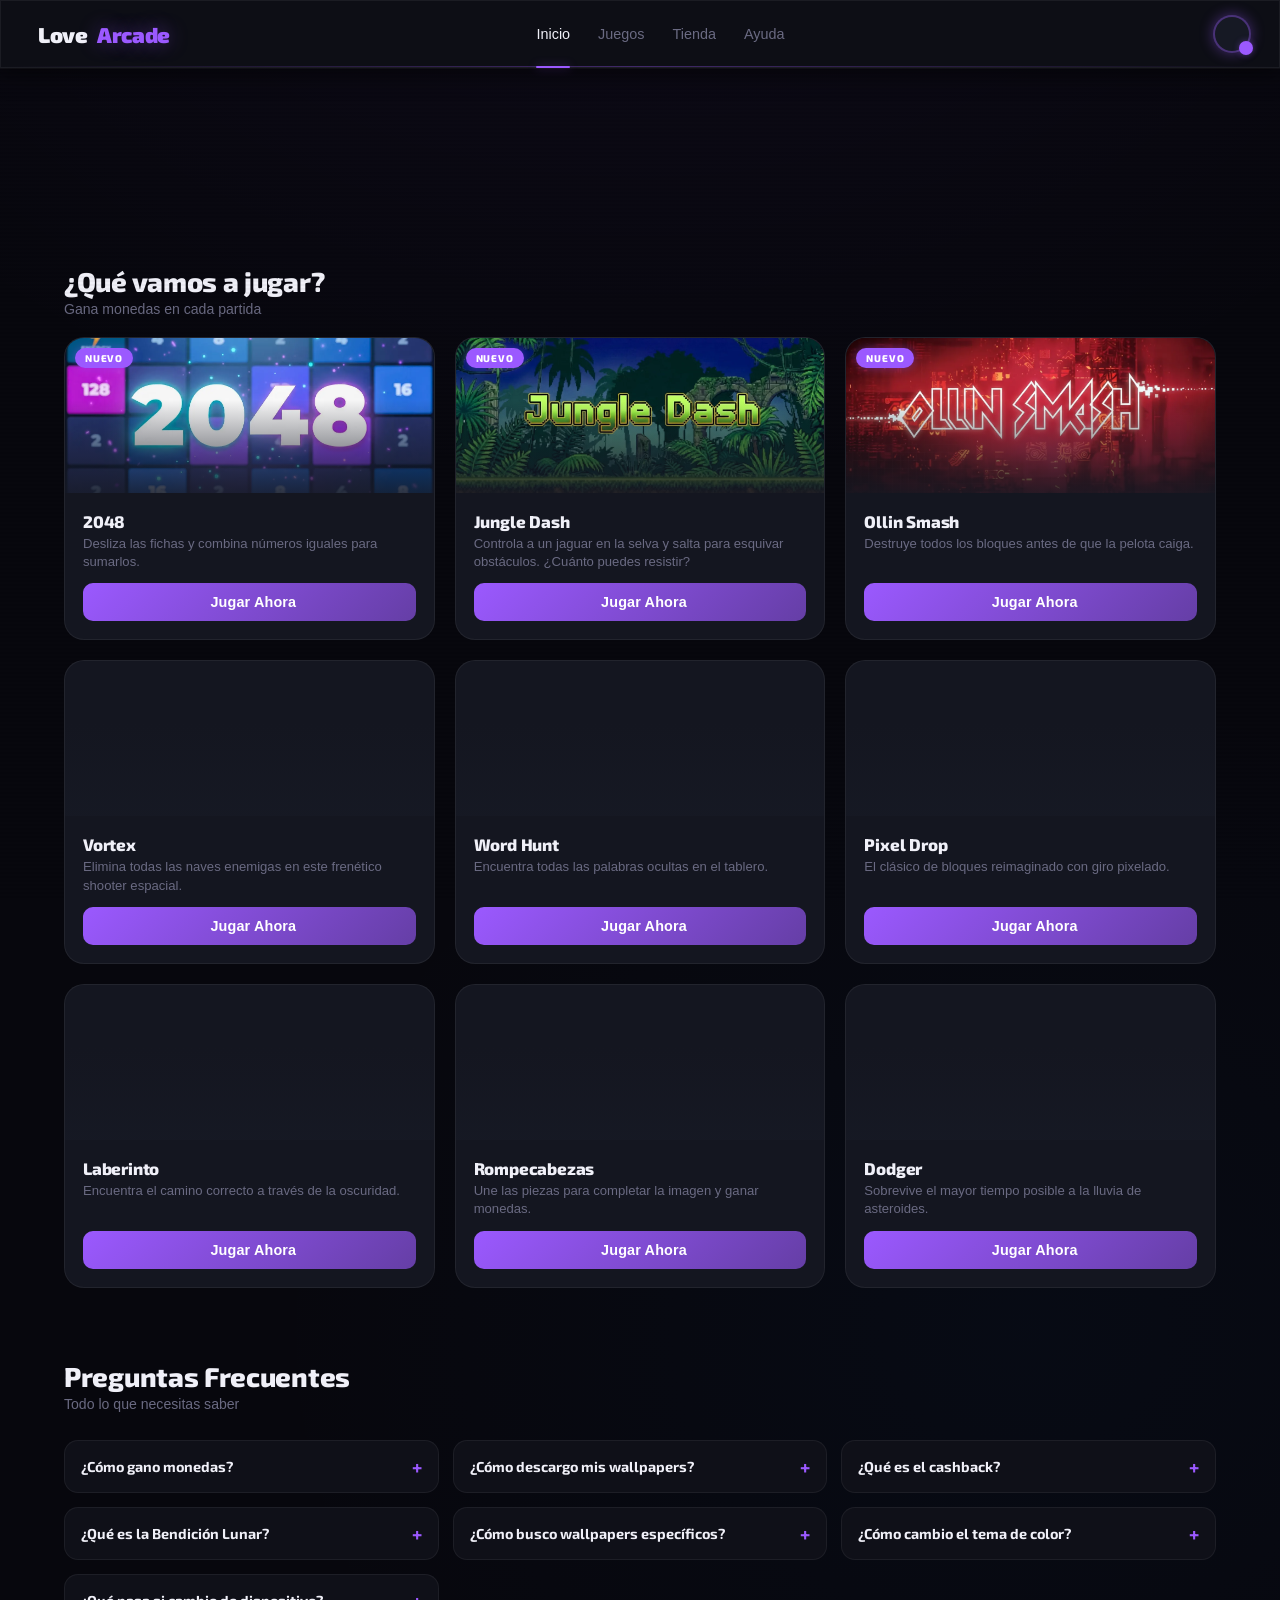
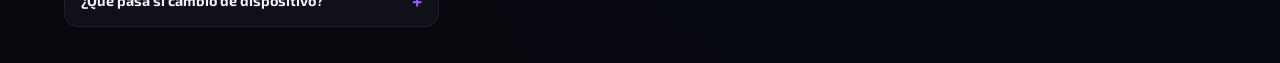
==== commit 9b34f507: "Update index.html" ====
--- a/index.html
+++ b/index.html
@@ -2,7 +2,7 @@
 <html lang="es">
 <head>
     <meta charset="UTF-8">
-    <meta name="viewport" content="width=device-width, initial-scale=1.0, maximum-scale=1.0, user-scalable=no">
+    <meta name="viewport" content="width=device-width, initial-scale=1.0">
     <title>Love Arcade</title>
 
     <!-- ── Font preconnect: reduce FOIT/FOUT al pre-abrir la conexión con Google Fonts ── -->
@@ -76,7 +76,7 @@
          ══════════════════════════════════════════════════════════ -->
 
     <!-- ── TOP NAVBAR ── -->
-    <nav class="navbar glass-panel">
+    <nav class="navbar glass-panel" aria-label="Navegación principal">
         <div class="nav-brand">
             <i data-lucide="gamepad-2" size="26"></i>
             Love<span>Arcade</span>
@@ -90,14 +90,16 @@
         </ul>
 
         <div class="nav-user">
-            <div class="coin-badge">
+            <!-- title muestra saldo exacto cuando el formato navbar usa "k" abreviado.
+                 El valor se actualiza dinámicamente en app.js updateUI(). -->
+            <div class="coin-badge" title="0 monedas">
                 <span class="moon-blessing-badge hidden" title="Bendición Lunar activa">
                     <i data-lucide="moon" size="13"></i>
                 </span>
                 <i data-lucide="star" size="15" fill="#fbbf24" stroke="none"></i>
                 <span class="coin-display">0</span>
             </div>
-            <label for="avatar-upload" class="avatar-container">
+            <label for="avatar-upload" class="avatar-container" aria-label="Cambiar foto de perfil">
                 <div class="avatar" id="user-avatar-display" style="background-image: url('assets/default_avatar.png');">
                     <i data-lucide="user" size="18"></i>
                 </div>
@@ -108,7 +110,7 @@
     </nav>
 
     <!-- ── BOTTOM NAV (mobile) ── -->
-    <nav class="bottom-nav">
+    <nav class="bottom-nav" aria-label="Navegación rápida móvil">
         <a href="#" class="b-nav-item active" data-view="home">
             <i data-lucide="home" size="20"></i>
             <span>Inicio</span>
@@ -143,7 +145,7 @@
 
                 <div class="hud-top">
                     <div class="hud-avatar-wrap">
-                        <label for="avatar-upload-hud">
+                        <label for="avatar-upload-hud" aria-label="Cambiar foto de perfil">
                             <div class="hud-avatar" id="hud-avatar-display" style="background-image: url('assets/default_avatar.png');">
                                 <i data-lucide="user" size="24"></i>
                             </div>
@@ -218,7 +220,6 @@
                 <article class="game-card">
                     <div class="card-cover" style="background-image: url('assets/cover/2048_cover_art.webp');">
                         <div class="card-badge badge-new">NUEVO</div>
-                        <div class="card-reward"><i data-lucide="star" size="10" fill="#fbbf24" stroke="none"></i> +100–150</div>
                     </div>
                     <div class="card-info">
                         <h3 class="card-title">2048</h3>
@@ -232,7 +233,6 @@
                 <article class="game-card">
                     <div class="card-cover" style="background-image: url('assets/cover/jungle_dash_cover_art.webp');">
                         <div class="card-badge badge-new">NUEVO</div>
-                        <div class="card-reward"><i data-lucide="star" size="10" fill="#fbbf24" stroke="none"></i> +100–150</div>
                     </div>
                     <div class="card-info">
                         <h3 class="card-title">Jungle Dash</h3>
@@ -246,7 +246,6 @@
                 <article class="game-card">
                     <div class="card-cover" style="background-image: url('assets/cover/ollin_smash_cover_art.webp');">
                         <div class="card-badge badge-new">NUEVO</div>
-                        <div class="card-reward"><i data-lucide="star" size="10" fill="#fbbf24" stroke="none"></i> +100–300</div>
                     </div>
                     <div class="card-info">
                         <h3 class="card-title">Ollin Smash</h3>
@@ -259,7 +258,6 @@
 
                 <article class="game-card">
                     <div class="card-cover" style="background-image: url('assets/cover/space_shooter_cover_art.webp');">
-                        <div class="card-reward"><i data-lucide="star" size="10" fill="#fbbf24" stroke="none"></i> +10–50</div>
                     </div>
                     <div class="card-info">
                         <h3 class="card-title">Vortex</h3>
@@ -272,7 +270,6 @@
 
                 <article class="game-card">
                     <div class="card-cover" style="background-image: url('assets/cover/wordhunt_cover_art.webp');">
-                        <div class="card-reward"><i data-lucide="star" size="10" fill="#fbbf24" stroke="none"></i> +10–30</div>
                     </div>
                     <div class="card-info">
                         <h3 class="card-title">Word Hunt</h3>
@@ -285,7 +282,6 @@
 
                 <article class="game-card">
                     <div class="card-cover" style="background-image: url('assets/cover/pixeldrop_cover_art.webp');">
-                        <div class="card-reward"><i data-lucide="star" size="10" fill="#fbbf24" stroke="none"></i> +5–40</div>
                     </div>
                     <div class="card-info">
                         <h3 class="card-title">Pixel Drop</h3>
@@ -298,7 +294,6 @@
 
                 <article class="game-card">
                     <div class="card-cover" style="background-image: url('assets/cover/maze_cover_art.webp');">
-                        <div class="card-reward"><i data-lucide="star" size="10" fill="#fbbf24" stroke="none"></i> +10–35</div>
                     </div>
                     <div class="card-info">
                         <h3 class="card-title">Laberinto</h3>
@@ -311,7 +306,6 @@
 
                 <article class="game-card">
                     <div class="card-cover" style="background-image: url('assets/cover/rompecabezas_cover_art.webp');">
-                        <div class="card-reward"><i data-lucide="star" size="10" fill="#fbbf24" stroke="none"></i> +15–45</div>
                     </div>
                     <div class="card-info">
                         <h3 class="card-title">Rompecabezas</h3>
@@ -324,7 +318,6 @@
 
                 <article class="game-card">
                     <div class="card-cover" style="background-image: url('assets/cover/dodger_cover_art.webp');">
-                        <div class="card-reward"><i data-lucide="star" size="10" fill="#fbbf24" stroke="none"></i> +5–60</div>
                     </div>
                     <div class="card-info">
                         <h3 class="card-title">Dodger</h3>
@@ -517,7 +510,7 @@
                 <div id="filter-empty" class="filter-empty hidden">
                     <i data-lucide="search-x" size="40"></i>
                     <p>Sin resultados para tu búsqueda.</p>
-                    <button class="btn-ghost" onclick="resetFilters()">Ver todo el catálogo</button>
+                    <button class="btn-ghost" id="btn-reset-filters">Ver todo el catálogo</button>
                 </div>
             </section>
 
--- a/styles.css
+++ b/styles.css
@@ -172,6 +172,13 @@
    reactiva. contain:paint limita el área de repaint al propio nodo.
    El scroll reset se ejecuta ANTES de que empiece la transición
    de entrada (ver spa-router.js _applyView).
+
+   NOTA will-change: se declara aquí de forma permanente porque las
+   dos vistas SPA (home y shop) están SIEMPRE presentes en el DOM.
+   Promover ambas capas desde el inicio evita el coste de cálculo del
+   compositor justo en el momento de la transición, donde cualquier
+   jank es más perceptible. El coste de memoria (2 capas, sin texturas
+   de imagen) es despreciable y justificado por la suavidad obtenida.
    ================================================================ */
 .view-section {
     opacity: 0;
@@ -185,7 +192,10 @@
     transform: translateY(0);
 }
 
-/* Fine scanline texture overlay for depth */
+/* Fine scanline texture overlay for depth — desktop only.
+ * This fixed pseudo-element forces an additional GPU compositor layer.
+ * Disabled on touch devices (pointer:coarse) where the effect is barely
+ * perceptible but the compositor overhead is measurable on <2 GB RAM devices. */
 body::before {
     content: '';
     position: fixed;
@@ -200,6 +210,11 @@
     pointer-events: none;
     z-index: 0;
 }
+@media (pointer: coarse) {
+    /* Disable scanline overlay on mobile/touch hardware to eliminate
+       the permanent fixed compositor layer it creates. */
+    body::before { display: none; }
+}
 
 /* ================================================================
    SOLID SURFACE ELEVATION SYSTEM (Arcade Solid 3.0)
@@ -244,7 +259,7 @@
     display: inline-flex;
     align-items: center;
     gap: 8px;
-    transition: all 0.2s cubic-bezier(0.34, 1.56, 0.64, 1);
+    transition: transform 0.2s cubic-bezier(0.34, 1.56, 0.64, 1), box-shadow 0.2s ease-out, opacity 0.2s ease-out;
     position: relative;
     overflow: hidden;
     letter-spacing: 0.01em;
@@ -278,7 +293,7 @@
     display: inline-flex;
     align-items: center;
     gap: 6px;
-    transition: all 0.18s;
+    transition: background 0.18s ease, color 0.18s ease, border-color 0.18s ease;
 }
 .btn-ghost:hover {
     background: var(--solid-surface-float);
@@ -711,7 +726,7 @@
     align-items: center;
     justify-content: center;
     gap: 4px;
-    transition: all 0.2s cubic-bezier(0.34, 1.56, 0.64, 1);
+    transition: transform 0.2s cubic-bezier(0.34, 1.56, 0.64, 1), box-shadow 0.2s ease-out, opacity 0.2s ease-out;
     text-transform: uppercase;
     letter-spacing: 0.05em;
     box-shadow: 0 4px 20px rgba(251, 191, 36, 0.3);
@@ -735,6 +750,21 @@
     opacity: 0.5;
     cursor: not-allowed;
     transform: none;
+    animation: none; /* asegurar que el pulse se detiene cuando está desactivado */
+}
+
+/* Pulse sutil cuando el bono está disponible — llama la atención sin distraer.
+ * Se detiene automáticamente con :disabled (animation:none arriba).
+ * prefers-reduced-motion lo desactiva para usuarios sensibles al movimiento. */
+@keyframes dailyBtnPulse {
+    0%, 100% { box-shadow: 0 4px 20px rgba(251, 191, 36, 0.30); }
+    50%       { box-shadow: 0 4px 28px rgba(251, 191, 36, 0.60); }
+}
+.hud-daily-btn:not(:disabled) {
+    animation: dailyBtnPulse 2.4s ease-in-out infinite;
+}
+.hud-daily-btn:hover:not(:disabled) {
+    animation: none; /* parar pulse durante hover; la escala ya es suficiente feedback */
 }
 .hud-daily-reward {
     font-size: 1.05rem;
@@ -781,7 +811,7 @@
     border-radius: 3px;
     background: var(--solid-surface-deep);
     border: 1px solid var(--border-subtle);
-    transition: all 0.3s;
+    transition: background 0.3s ease, border-color 0.3s ease, box-shadow 0.3s ease;
 }
 .streak-day.active {
     background: linear-gradient(90deg, var(--accent), var(--accent-dim));
@@ -953,15 +983,21 @@
     flex-direction: column;
     align-items: center;
     text-align: center;
-    transition: all 0.2s;
+    transition: background 0.2s ease, border-color 0.2s ease, transform 0.2s ease, box-shadow 0.2s ease;
     position: relative;
     width: 100%;
+    /* will-change is NOT set here — it is activated only on hover via CSS
+       to avoid promoting dozens of compositor layers while the grid is idle.
+       See :hover rule below. On pointer:coarse devices (mobile) the :hover
+       rule is also effectively never triggered, so no GPU memory is wasted. */
 }
 /* Solid 3.0: border illumination on hover, no bg change */
 .shop-card:hover {
     border-color: var(--accent-border);
     transform: translateY(-2px);
     box-shadow: 0 0 15px var(--accent-glow), 0 8px 24px rgba(0,0,0,0.4);
+    /* Activate compositor layer only for the duration of the hover interaction */
+    will-change: transform;
 }
 
 .shop-card .card-name {
@@ -1005,12 +1041,20 @@
     background: rgba(7,7,13,0.9);
     border: 1px solid rgba(255,255,255,0.1);
     border-radius: 50%;
+    /* Visual size: 28px. Touch area extended via padding for WCAG 2.5.5 compliance.
+       The button is positioned absolute so padding does not affect card layout. */
     width: 28px; height: 28px;
     cursor: pointer;
     display: flex; align-items: center; justify-content: center;
     color: var(--text-low);
     transition: transform 0.18s, color 0.18s, background 0.18s;
     /* Solid 3.0: no backdrop-filter */
+}
+/* Extend touch area on touch devices without affecting visual size */
+@media (pointer: coarse) {
+    .wishlist-btn {
+        width: 40px; height: 40px;
+    }
 }
 .wishlist-btn:hover { transform: scale(1.2); color: #ff4f7a; }
 .wishlist-btn--active { color: #ff4f7a; background: rgba(255,79,122,0.15); }
@@ -1055,7 +1099,7 @@
     font-size: 0.78rem;
     font-weight: 600;
     display: flex; align-items: center; gap: 5px;
-    transition: all 0.18s;
+    transition: background 0.18s ease, color 0.18s ease, border-color 0.18s ease;
     white-space: nowrap;
 }
 .shop-tab:hover { border-color: var(--accent-border); color: var(--text-high); }
@@ -1480,7 +1524,7 @@
     color: var(--text-low);
     font-family: var(--font-body);
     font-size: 0.82rem; font-weight: 600;
-    cursor: pointer; transition: all 0.18s; position: relative;
+    cursor: pointer; transition: background 0.18s ease, color 0.18s ease, border-color 0.18s ease; position: relative;
 }
 .theme-btn:hover { border-color: var(--accent-border); color: var(--text-high); background: var(--solid-surface-float); }
 .theme-btn--active { border-color: var(--accent-border); background: var(--accent-soft); color: var(--text-high); }
@@ -1618,6 +1662,11 @@
     display: flex; align-items: center; justify-content: center;
     padding: 20px;
     animation: modalFadeIn 0.18s ease;
+    /* GPU compositing hint — prevents repaints from bleeding outside the overlay */
+    backface-visibility: hidden;
+    -webkit-backface-visibility: hidden;
+    -webkit-perspective: 1000;
+    perspective: 1000;
 }
 .modal-overlay.hidden { display: none !important; }
 @keyframes modalFadeIn {
@@ -1761,7 +1810,7 @@
     font-weight: 700;
     cursor: pointer;
     text-align: center;
-    transition: all 0.18s cubic-bezier(0.34, 1.56, 0.64, 1);
+    transition: background 0.18s cubic-bezier(0.34, 1.56, 0.64, 1), border-color 0.18s cubic-bezier(0.34, 1.56, 0.64, 1), color 0.18s cubic-bezier(0.34, 1.56, 0.64, 1), transform 0.18s cubic-bezier(0.34, 1.56, 0.64, 1);
     line-height: 1.3;
     user-select: none;
 }
@@ -1904,7 +1953,7 @@
     font-size: 0.62rem;
     font-weight: 800;
     color: var(--text-mute);
-    transition: all 0.3s;
+    transition: background 0.3s ease, border-color 0.3s ease, color 0.3s ease, box-shadow 0.3s ease;
 }
 .streak-cal-dot.claimed {
     background: var(--accent-soft);
@@ -2240,7 +2289,7 @@
     align-items: center;
     justify-content: center;
     gap: 5px;
-    transition: all 0.18s;
+    transition: background 0.18s ease, color 0.18s ease, border-color 0.18s ease;
     flex-shrink: 0;
 }
 .btn-mail:hover {
@@ -2298,3 +2347,611 @@
         grid-template-columns: 1fr;
     }
 }
+
+/* ================================================================
+   PREVIEW 2.0 — Dynamic Mockup System
+   Architecture: 3-layer sandwich (Art → Protection → UI)
+   GPU-only animations · contain: paint · translateZ(0) acceleration
+   v10.0: Mobile (9:20) + PC (16:9) frames with live clock & app grid.
+   ================================================================ */
+
+/* ── Modal box overrides for Preview 2.0 ── */
+.preview-modal-box {
+    max-width: 520px;
+    padding: 0;
+    overflow: hidden;
+    background: #07070d;
+    border-radius: var(--radius-xl);
+}
+
+/* Stage: dark surround that holds the mockup slot + close btn */
+.preview-mockup-stage {
+    position: relative;
+    width: 100%;
+    background: #030308;
+    display: flex;
+    align-items: center;
+    justify-content: center;
+    min-height: 140px;
+    padding: 20px 20px 12px;
+}
+
+/* Close button — floats above everything */
+.preview-close-btn {
+    position: absolute;
+    top: 10px;
+    right: 10px;
+    z-index: 20;
+    background: rgba(7, 7, 13, 0.82);
+    border: 1px solid rgba(255, 255, 255, 0.15);
+    color: #fff;
+    border-radius: 50%;
+    width: 34px;
+    height: 34px;
+    display: flex;
+    align-items: center;
+    justify-content: center;
+    cursor: pointer;
+    backdrop-filter: blur(8px);
+    -webkit-backdrop-filter: blur(8px);
+    transition: background 0.18s, border-color 0.18s;
+}
+.preview-close-btn:hover {
+    background: rgba(155, 89, 255, 0.35);
+    border-color: rgba(155, 89, 255, 0.6);
+}
+
+/* ── Mockup container (base for both Mobile & PC) ── */
+.mockup-container {
+    position: relative;
+    overflow: hidden;
+    /* translate3d forces a dedicated GPU compositing layer for this element only.
+     * will-change is intentionally absent here — it is applied dynamically by
+     * openPreviewModal() to the modal itself and removed by closePreviewModal()
+     * to avoid wasting GPU memory on idle composited layers. */
+    transform: translate3d(0, 0, 0);
+    contain: paint;
+    flex-shrink: 0;
+}
+
+/* ── Mobile mockup: 9:20 ratio (tall portrait phone) ── */
+.mockup-mobile {
+    aspect-ratio: 9 / 20;
+    /*
+     * EXPLICIT height required — aspect-ratio only computes a missing dimension
+     * when the other dimension is explicitly set (CSS spec §10.4).
+     * max-height is a constraint, not a sizing value: it cannot seed the
+     * calculation when all children are position:absolute (zero intrinsic size).
+     * With height set, the browser derives: width = height × (9/20).
+     * min() keeps it inside the viewport on small screens.
+     */
+    height: min(58vh, 480px);
+    width: auto;
+    border-radius: 24px;
+    box-shadow:
+        0 0 0 2px rgba(255, 255, 255, 0.10),
+        0 0 0 4px rgba(0, 0, 0, 0.6),
+        0 24px 60px rgba(0, 0, 0, 0.7);
+}
+
+/* ── PC mockup: 16:9 ratio (landscape desktop) ── */
+.mockup-pc {
+    aspect-ratio: 16 / 9;
+    width: 100%;
+    border-radius: 8px;
+    box-shadow:
+        0 0 0 2px rgba(255, 255, 255, 0.08),
+        0 0 0 4px rgba(0, 0, 0, 0.5),
+        0 12px 40px rgba(0, 0, 0, 0.65);
+}
+
+/* ── Fallback (no tag): 4:3 neutral ── */
+.mockup-fallback {
+    aspect-ratio: 4 / 3;
+    width: 100%;  /* height derives from width × (3/4) */
+    border-radius: 10px;
+    box-shadow: 0 0 0 2px rgba(255,255,255,0.08), 0 12px 40px rgba(0,0,0,0.65);
+}
+
+/* ── Layer 1: Art ── */
+.mockup-layer-art {
+    position: absolute;
+    inset: 0;
+    background-size: cover;
+    background-position: center center;
+    background-repeat: no-repeat;
+    /* Opacity transition for the thumbnail→HiRes swap (Phase 1→2) */
+    transition: filter 0.4s ease, transform 0.4s ease;
+    /* Prevents right-click "Save image as..." — image is a CSS bg, not <img> */
+}
+
+/*
+ * Thumbnail "ghost" — shown immediately while the full wallpaper loads.
+ * The blur + slight scale-up hides the low-res artifacts of the thumbnail.
+ * transform: scale(1.1) compensates for the blur edge softening.
+ */
+.mockup-bg-loading {
+    filter: blur(10px);
+    transform: scale(1.1);
+}
+
+/*
+ * High-res wallpaper ready — transition from blurred thumbnail to sharp image.
+ * 0.4s matches the CSS transition on .mockup-layer-art above.
+ */
+.mockup-bg-ready {
+    filter: blur(0);
+    transform: scale(1);
+}
+
+/*
+ * ::after noise layer — secondary anti-extraction measure on top of the art.
+ * Renders a semi-transparent SVG turbulence pattern that:
+ *  (a) breaks automated pixel-perfect image capture tools
+ *  (b) does not affect perceived visual quality at 3% opacity
+ * pointer-events:none ensures it never intercepts UI interactions.
+ */
+.mockup-layer-art::after {
+    content: '';
+    position: absolute;
+    inset: 0;
+    background-image: url("data:image/svg+xml,%3Csvg xmlns='http://www.w3.org/2000/svg' width='300' height='300'%3E%3Cfilter id='a'%3E%3CfeTurbulence type='fractalNoise' baseFrequency='0.65' numOctaves='3' stitchTiles='stitch'/%3E%3C/filter%3E%3Crect width='300' height='300' filter='url(%23a)' opacity='0.03'/%3E%3C/svg%3E");
+    background-size: 300px 300px;
+    pointer-events: none;
+    user-select: none;
+    -webkit-user-select: none;
+    z-index: 1;
+}
+
+/* ── Layer 2: Protection (interference overlay) ── */
+.mockup-layer-protection {
+    position: absolute;
+    inset: 0;
+    pointer-events: none;
+    user-select: none;
+    -webkit-user-select: none;
+    /* Subtle grain noise via SVG data URI — no HTTP request */
+    background-image: url("data:image/svg+xml,%3Csvg xmlns='http://www.w3.org/2000/svg' width='200' height='200'%3E%3Cfilter id='n'%3E%3CfeTurbulence type='fractalNoise' baseFrequency='0.75' numOctaves='4' stitchTiles='stitch'/%3E%3C/filter%3E%3Crect width='200' height='200' filter='url(%23n)' opacity='0.045'/%3E%3C/svg%3E");
+    background-size: 200px 200px;
+    z-index: 2;
+}
+
+/* ── Layer 3: UI overlay ── */
+.mockup-layer-ui {
+    position: absolute;
+    inset: 0;
+    pointer-events: none;
+    user-select: none;
+    -webkit-user-select: none;
+    z-index: 3;
+    display: flex;
+    flex-direction: column;
+}
+
+/* ── MOBILE UI ELEMENTS ── */
+
+.mockup-statusbar {
+    display: flex;
+    align-items: center;
+    justify-content: space-between;
+    padding: 5% 7% 0;
+    color: #fff;
+    /* mix-blend-mode difference adapts to bright/dark wallpapers */
+    mix-blend-mode: difference;
+}
+
+.mockup-clock-text {
+    font-family: var(--font-display);
+    font-size: clamp(8px, 3.8cqw, 15px);
+    font-weight: 800;
+    letter-spacing: -0.5px;
+    line-height: 1;
+}
+
+.mockup-statusbar-icons {
+    display: flex;
+    align-items: center;
+    gap: 3%;
+}
+
+.mockup-statusbar-icons svg {
+    width: clamp(7px, 3cqw, 13px);
+    height: auto;
+    display: block;
+}
+
+/* App grid area: sits in the lower ~55% of the phone screen */
+.mockup-app-area {
+    flex: 1;
+    display: flex;
+    flex-direction: column;
+    justify-content: flex-end;
+    padding: 0 7% 12%;
+}
+
+.mockup-app-grid {
+    display: grid;
+    grid-template-columns: repeat(4, 1fr);
+    gap: clamp(3px, 2.5cqw, 10px);
+}
+
+.mockup-app-icon {
+    aspect-ratio: 1;
+    border-radius: clamp(4px, 2cqw, 9px);
+    /*
+     * No background here — each icon's `bgAlpha` (rgba at ~35% opacity) is set
+     * inline by JS so the wallpaper bleeds through visibly while the accent hue
+     * still identifies the app. The border reinforces the shape without opacity.
+     */
+    border: 1px solid rgba(255, 255, 255, 0.12);
+    display: flex;
+    align-items: center;
+    justify-content: center;
+    overflow: hidden;
+}
+
+.mockup-app-icon svg {
+    width: 55%;
+    height: 55%;
+    display: block;
+    flex-shrink: 0;
+    /* Drop-shadow keeps glyphs readable over any wallpaper colour */
+    filter: drop-shadow(0 1px 2px rgba(0,0,0,0.6));
+}
+
+/* Glassmorphism opt-in: desktop only (pointer:fine) — adds blur to the
+   semi-transparent bg so underlying wallpaper detail softens nicely. */
+@supports (backdrop-filter: blur(6px)) {
+    @media (pointer: fine) {
+        .mockup-app-icon {
+            backdrop-filter: blur(6px);
+            -webkit-backdrop-filter: blur(6px);
+        }
+    }
+}
+    display: block;
+    flex-shrink: 0;
+}
+
+/* Home indicator bar at the bottom */
+.mockup-home-indicator {
+    position: absolute;
+    bottom: 3%;
+    left: 50%;
+    transform: translateX(-50%);
+    width: 28%;
+    height: clamp(2px, 1cqw, 5px);
+    border-radius: 99px;
+    background: rgba(255, 255, 255, 0.55);
+    mix-blend-mode: difference;
+}
+
+/* ── PC UI ELEMENTS ── */
+
+/*
+ * Desktop area: the wallpaper is the star.
+ * A single narrow column of 6 small shortcut icons sits on the LEFT edge,
+ * exactly like a Windows 11 default desktop. 80%+ of the frame is clean
+ * wallpaper — the OS chrome signals "this is a live desktop" without hiding
+ * the art.
+ */
+.mockup-desktop-area {
+    flex: 1;
+    display: flex;
+    align-items: flex-start;
+    justify-content: flex-start;
+    padding: 3% 0 1% 3%;
+    overflow: hidden;
+    /* pointer-events:none inherited from .mockup-layer-ui */
+}
+
+/* Single column — fixed narrow width so icons never crowd the wallpaper */
+.mockup-desktop-shortcuts {
+    display: flex;
+    flex-direction: column;
+    gap: clamp(3px, 1.5cqw, 8px);
+    width: clamp(20px, 12cqw, 52px);
+}
+
+/* Individual shortcut: small square icon + tiny label */
+.mockup-desktop-icon {
+    display: flex;
+    flex-direction: column;
+    align-items: center;
+    gap: clamp(1px, 0.6cqw, 3px);
+}
+
+.mockup-desktop-icon-img {
+    width: 100%;
+    aspect-ratio: 1;
+    border-radius: clamp(3px, 1.2cqw, 6px);
+    border: 1px solid rgba(255, 255, 255, 0.12);
+    display: flex;
+    align-items: center;
+    justify-content: center;
+    overflow: hidden;
+}
+
+.mockup-desktop-icon-img svg {
+    width: 55%;
+    height: 55%;
+    display: block;
+    filter: drop-shadow(0 1px 3px rgba(0,0,0,0.7));
+}
+
+.mockup-desktop-label {
+    font-size: clamp(3px, 1.4cqw, 6px);
+    color: rgba(255, 255, 255, 0.9);
+    text-align: center;
+    text-shadow: 0 1px 4px rgba(0,0,0,0.9), 0 0 6px rgba(0,0,0,0.6);
+    white-space: nowrap;
+    overflow: hidden;
+    text-overflow: ellipsis;
+    max-width: 100%;
+    line-height: 1;
+    font-family: var(--font-body, sans-serif);
+    letter-spacing: -0.01em;
+}
+
+
+
+.mockup-taskbar {
+    display: flex;
+    align-items: center;
+    justify-content: space-between;
+    padding: 0 2.5%;
+    height: clamp(22px, 7%, 38px);
+    background: rgba(8, 8, 18, 0.78);
+    border-top: 1px solid rgba(255, 255, 255, 0.07);
+    position: relative;
+}
+
+@supports (backdrop-filter: blur(4px)) {
+    .mockup-taskbar {
+        background: rgba(8, 8, 18, 0.55);
+        backdrop-filter: blur(4px);
+        -webkit-backdrop-filter: blur(4px);
+    }
+}
+
+/* Left side: Start button + Search pill */
+.mockup-taskbar-left {
+    display: flex;
+    align-items: center;
+    gap: clamp(3px, 1.5cqw, 7px);
+    z-index: 1;
+}
+
+/* Windows 11 Start button */
+.mockup-taskbar-start {
+    width: clamp(10px, 3.8cqw, 20px);
+    height: clamp(10px, 3.8cqw, 20px);
+    display: flex;
+    align-items: center;
+    justify-content: center;
+    flex-shrink: 0;
+}
+
+.mockup-taskbar-start svg {
+    width: 100%;
+    height: 100%;
+    display: block;
+}
+
+/* Search pill */
+.mockup-taskbar-search {
+    display: flex;
+    align-items: center;
+    justify-content: flex-start;
+    padding: 0 clamp(3px, 1cqw, 6px);
+    width: clamp(28px, 12cqw, 60px);
+    height: clamp(9px, 3.2cqw, 17px);
+    border-radius: 99px;
+    background: rgba(255, 255, 255, 0.08);
+    border: 1px solid rgba(255, 255, 255, 0.10);
+    flex-shrink: 0;
+    overflow: hidden;
+}
+
+.mockup-taskbar-search svg {
+    width: clamp(5px, 2cqw, 9px);
+    height: auto;
+    flex-shrink: 0;
+}
+
+/* Centre: pinned app icons — absolutely centred so left/right never push them */
+.mockup-taskbar-centre {
+    position: absolute;
+    left: 50%;
+    transform: translateX(-50%);
+    display: flex;
+    align-items: center;
+    gap: clamp(2px, 1cqw, 5px);
+}
+
+.mockup-taskbar-pinned {
+    width: clamp(10px, 3.5cqw, 18px);
+    height: clamp(10px, 3.5cqw, 18px);
+    border-radius: clamp(2px, 0.8cqw, 4px);
+    border: 1px solid rgba(255, 255, 255, 0.08);
+    display: flex;
+    align-items: center;
+    justify-content: center;
+    overflow: hidden;
+    flex-shrink: 0;
+}
+
+.mockup-taskbar-pinned svg {
+    width: 60%;
+    height: 60%;
+    display: block;
+    filter: drop-shadow(0 1px 2px rgba(0,0,0,0.5));
+}
+
+/* Right side: system tray */
+.mockup-taskbar-right {
+    display: flex;
+    align-items: center;
+    gap: clamp(4px, 1.5cqw, 8px);
+    color: rgba(255, 255, 255, 0.8);
+    z-index: 1;
+}
+
+.mockup-pc-clock {
+    font-family: var(--font-display);
+    font-size: clamp(5px, 2.2cqw, 11px);
+    font-weight: 700;
+    letter-spacing: -0.3px;
+    white-space: nowrap;
+}
+
+.mockup-taskbar-right svg {
+    width: clamp(6px, 2.2cqw, 11px);
+    height: auto;
+    display: block;
+}
+
+/* Legacy unused classes — removed (were display:none dead code) */
+
+
+
+/* ── FALLBACK UI ── */
+.mockup-fallback-watermark {
+    position: absolute;
+    inset: 0;
+    display: flex;
+    align-items: center;
+    justify-content: center;
+    pointer-events: none;
+    user-select: none;
+    z-index: 3;
+}
+
+.mockup-fallback-watermark svg {
+    opacity: 0.25;
+    width: 18%;
+    height: auto;
+}
+
+/* ── Preview info row ── */
+.preview-info-row {
+    padding: 18px 20px;
+}
+
+.preview-name {
+    font-family: var(--font-display);
+    font-size: 1.05rem;
+    font-weight: 900;
+    margin-bottom: 6px;
+    color: var(--text-high);
+}
+
+.preview-actions {
+    display: flex;
+    gap: 8px;
+    margin-top: 14px;
+}
+
+/* ── Container query support for fluid icon sizing ── */
+#mockup-slot {
+    container-type: inline-size;
+    display: flex;
+    align-items: center;
+    justify-content: center;
+    /*
+     * width: 100% is REQUIRED.
+     * #mockup-slot is a flex child of .preview-mockup-stage (align-items: center).
+     * Without an explicit width it auto-sizes to its content. But all mockup
+     * children use position:absolute → zero intrinsic content → slot collapses to 0.
+     * Setting width:100% makes .mockup-pc's "width:100%" resolve correctly and
+     * gives .mockup-mobile a bounded inline-size for the container query.
+     */
+    width: 100%;
+}
+
+/*
+ * 90/10 Rule — Mobile backdrop-filter restriction
+ *
+ * backdrop-filter: blur() is GPU-intensive. On mobile touch devices (detected
+ * via pointer: coarse — the most reliable signal for mobile hardware) it drops
+ * frames at 60fps on low-end CPUs/GPUs. The rule is:
+ *   Desktop: glassmorphism allowed (pointer: fine = mouse/trackpad)
+ *   Mobile:  solid color fallback, zero blur
+ *
+ * This overrides the @supports opt-in blocks for .mockup-app-icon and
+ * .mockup-taskbar to enforce solid rendering on touch hardware.
+ */
+@media (pointer: coarse) {
+    .mockup-app-icon,
+    .mockup-desktop-icon-img,
+    .mockup-taskbar-pinned {
+        backdrop-filter: none !important;
+        -webkit-backdrop-filter: none !important;
+    }
+    .mockup-taskbar {
+        backdrop-filter: none !important;
+        -webkit-backdrop-filter: none !important;
+        background: rgba(8, 8, 18, 0.92) !important;
+    }
+}
+
+
+/* ================================================================
+   TOUCH TARGETS — WCAG 2.5.5
+   Los botones de acción de tarjeta (.shop-buy-btn, .shop-preview-btn)
+   tienen padding visual de 7px, resultando en ~30–32px de alto.
+   En dispositivos táctiles se extiende a 44px mínimo usando min-height,
+   sin alterar el diseño visual en pantallas con cursor (pointer:fine).
+   ================================================================ */
+@media (pointer: coarse) {
+    .shop-buy-btn,
+    .shop-preview-btn {
+        min-height: 44px;
+    }
+}
+
+/* ================================================================
+   PREFERS-REDUCED-MOTION
+   Usuarios que han activado "Reducir movimiento" en su sistema operativo
+   experimentarán animaciones minimizadas: sin pulsos, sin translateY,
+   sin shimmer, con transiciones reducidas a 0.01s (no 0 para evitar
+   que los cambios de display/visibility sean instantáneos y confusos).
+   GPU-only properties (opacity) se mantienen para no eliminar feedback.
+   ================================================================ */
+@media (prefers-reduced-motion: reduce) {
+
+    /* Deshabilitar todas las animaciones @keyframes */
+    *,
+    *::before,
+    *::after {
+        animation-duration: 0.01ms !important;
+        animation-iteration-count: 1 !important;
+    }
+
+    /* Reducir transiciones a lo esencial (feedback visual mínimo) */
+    *,
+    *::before,
+    *::after {
+        transition-duration: 0.01ms !important;
+    }
+
+    /* Mantener transiciones de opacity para feedback de carga/reveal (Zero-Flicker) */
+    .coin-badge,
+    .player-hud,
+    .hud-avatar-wrap,
+    .toast {
+        transition-duration: 150ms !important;
+    }
+
+    /* Deshabilitar transform en hover de tarjetas y botones */
+    .shop-card:hover,
+    .btn-primary:hover,
+    .btn-ghost:hover {
+        transform: none !important;
+    }
+
+    /* Deshabilitar translateY en transiciones de vista SPA */
+    .view-section {
+        transform: none !important;
+    }
+}
